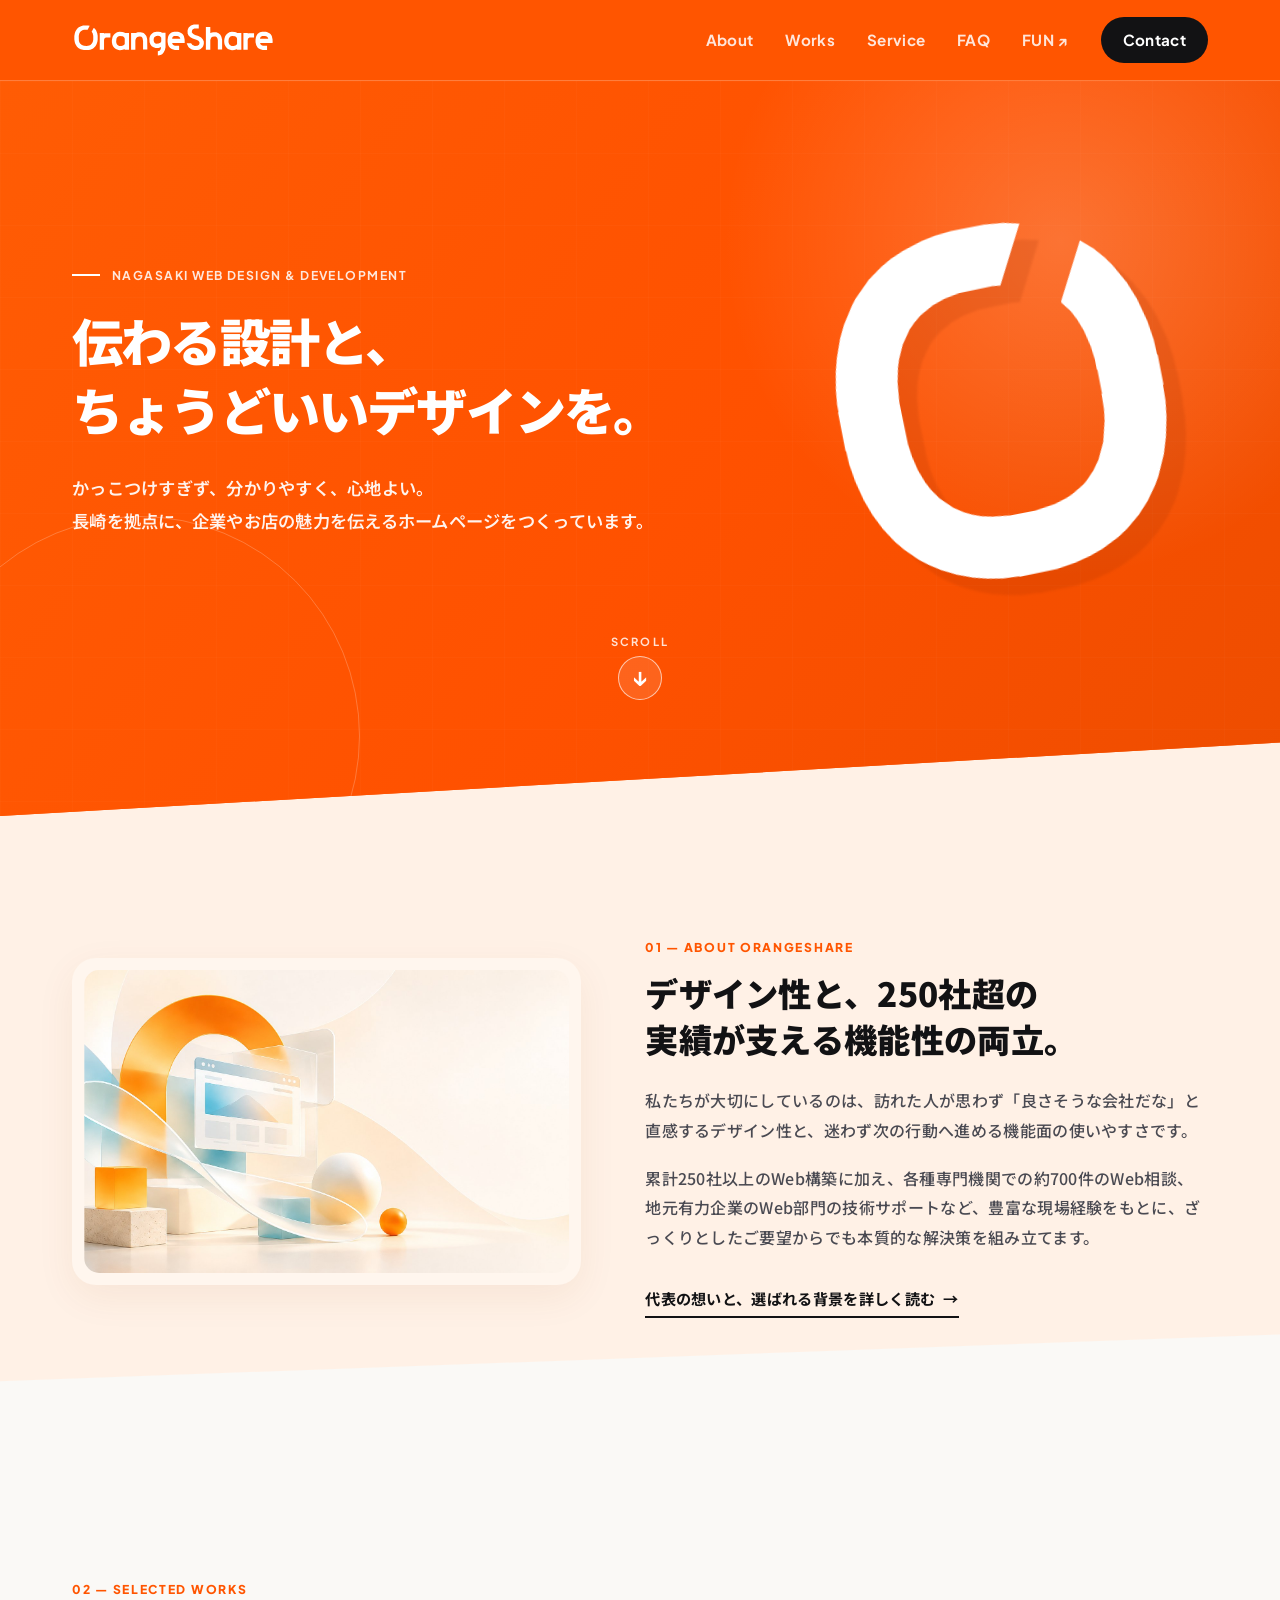
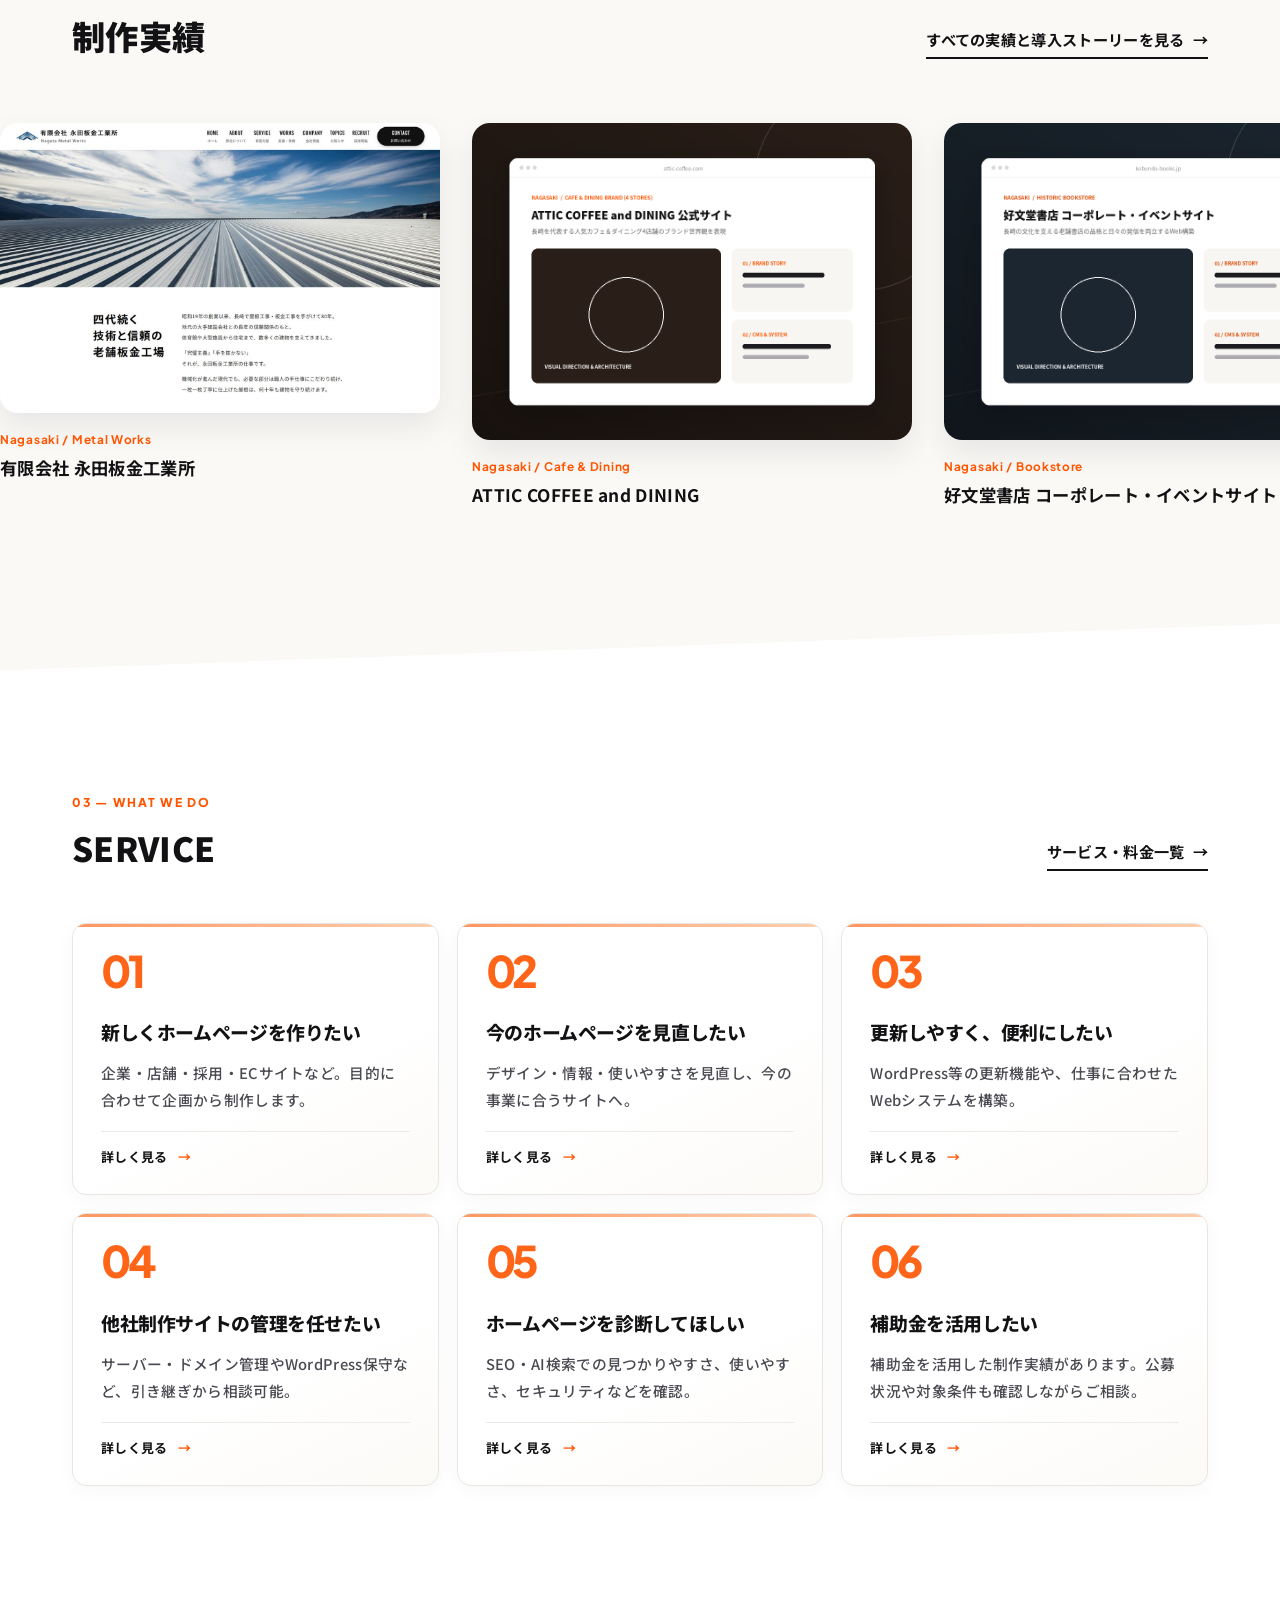
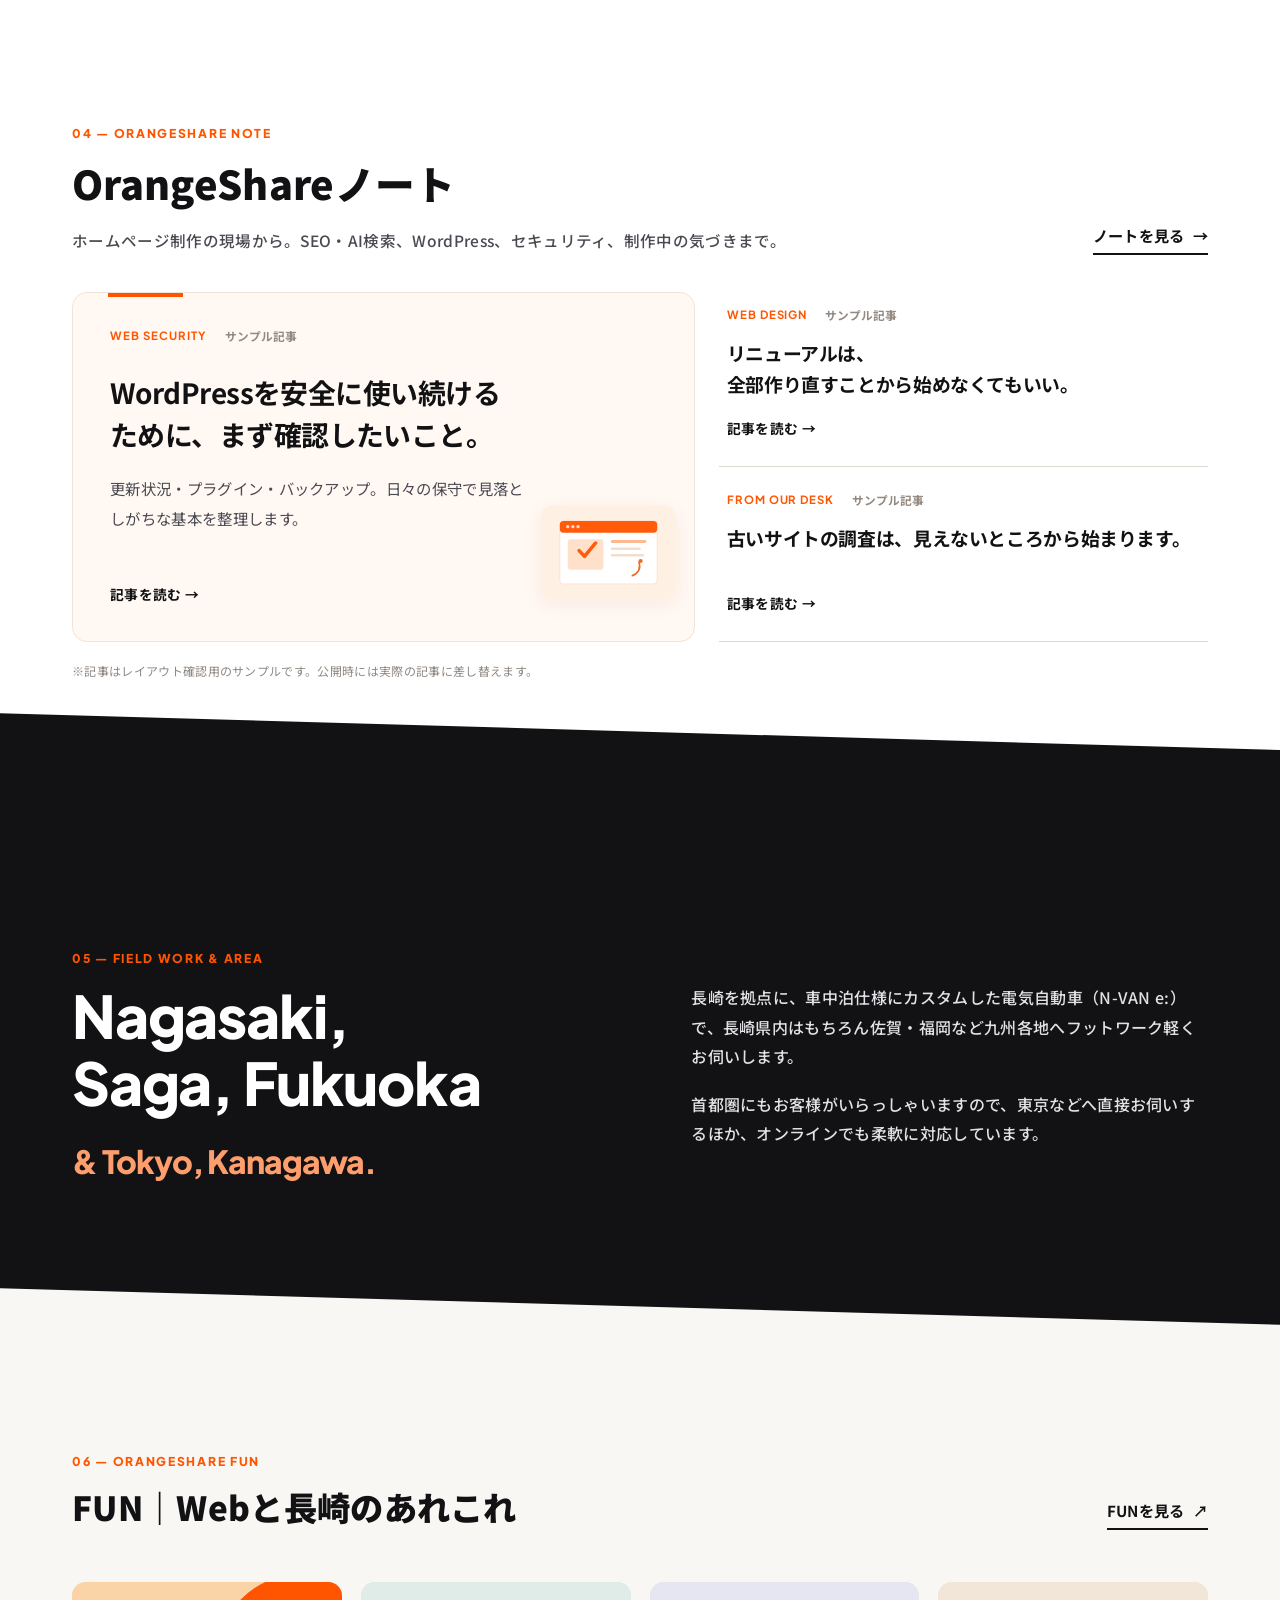
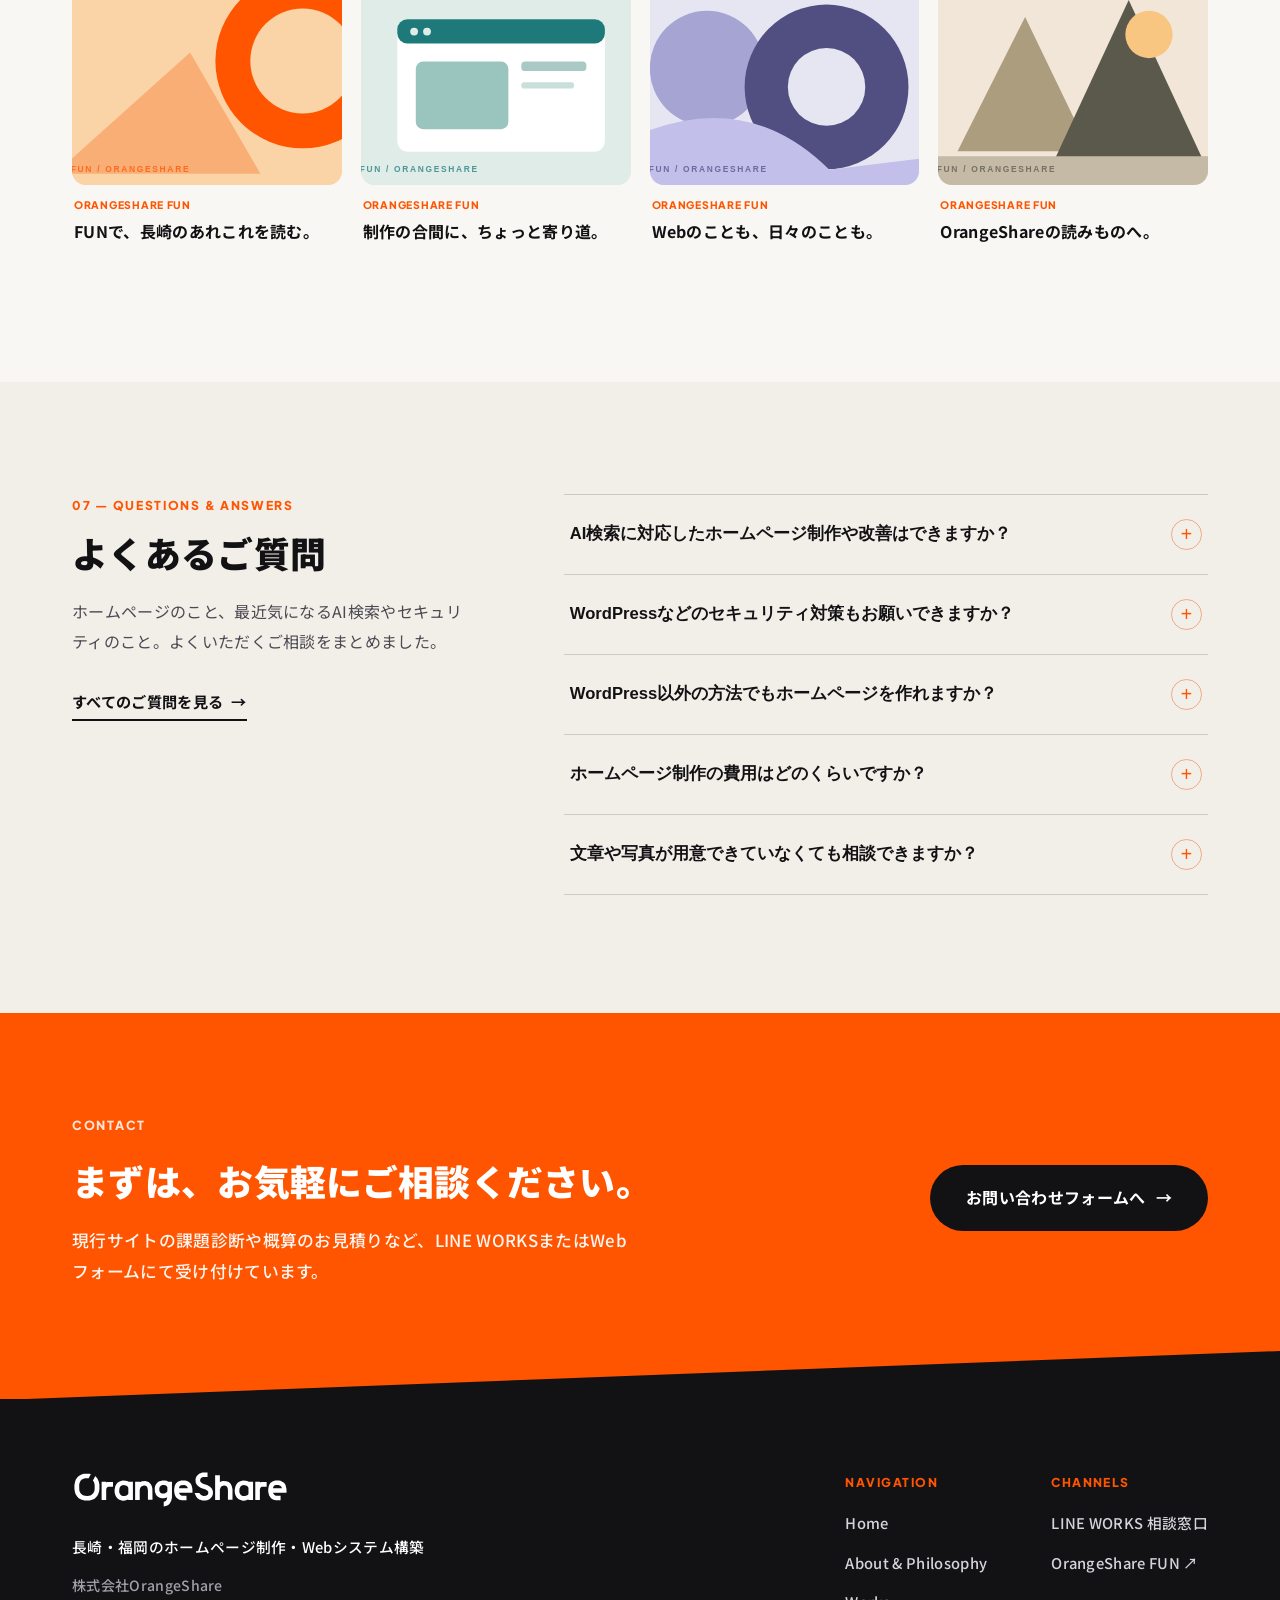
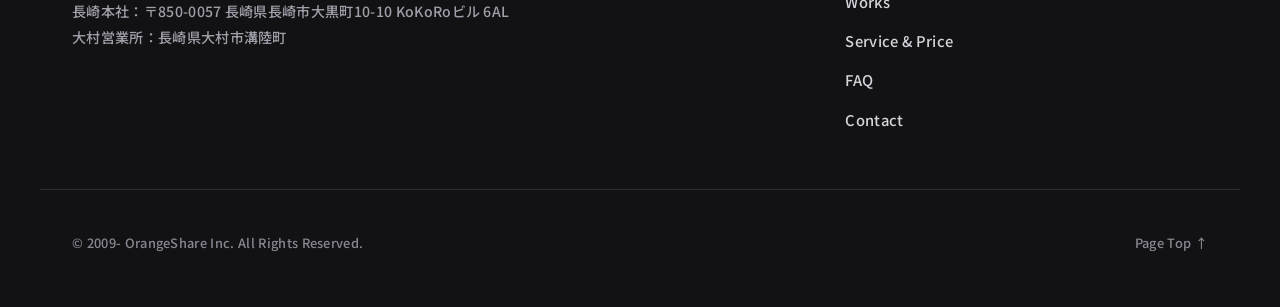
==== index.html @ 1537e763 "Add springy sticky orange-on-scroll header and show full-width case screenshot" ====
<!DOCTYPE html>
<html lang="ja">
<head>
  <meta name="robots" content="noindex,nofollow">
  <meta charset="UTF-8">
  <meta name="viewport" content="width=device-width, initial-scale=1.0">
  <title>OrangeShare｜長崎のホームページ制作・Webデザイン＆システム開発</title>
  <meta name="description" content="長崎を拠点に、累計250社以上のWeb制作と約700件の専門機関でのWeb相談実績を持つ制作会社。伝わる設計と機能性の両立で、長崎・佐賀・福岡・首都圏の企業を支援します。">
  <meta property="og:title" content="OrangeShare｜長崎のホームページ制作・Webデザイン＆システム開発">
  <meta property="og:description" content="伝わる設計と、ちょうどいいデザインを。累計250社超の制作実績を持つ長崎のWeb制作会社。">
  <meta property="og:image" content="images/ogp-orangeshare.png">
  <meta property="og:type" content="website">
  <link rel="preconnect" href="https://fonts.googleapis.com">
  <link rel="preconnect" href="https://fonts.gstatic.com" crossorigin>
  <link href="https://fonts.googleapis.com/css2?family=Noto+Sans+JP:wght@400;500;700;900&family=Plus+Jakarta+Sans:wght@500;600;700;800&display=swap" rel="stylesheet">
  <link rel="stylesheet" href="css/style.css?v=header20261124a">
</head>
<body class="page-home">
  <header class="site-header" id="top">
    <div class="container header-inner">
      <a href="index.html" class="brand" aria-label="OrangeShare ホーム">
        <img class="brand-lockup brand-logotype" src="images/os-logotype-exact.svg" alt="OrangeShare" width="240" height="42">
      </a>
      <nav class="site-nav" aria-label="メインナビゲーション">
        <a href="about.html">About</a>
        <a href="works.html">Works</a>
        <a href="service.html">Service</a>
        <a href="faq.html">FAQ</a>
        <a href="https://fun.orangeshare.jp/" target="_blank" rel="noopener">FUN ↗</a>
        <a href="contact.html" class="btn-contact">Contact</a>
      </nav>
      <button class="menu-toggle" id="menuToggle" aria-label="メニューを開く" aria-expanded="false">
        <span></span><span></span>
      </button>
    </div>
    <div class="mobile-drawer" id="mobileDrawer">
      <a href="about.html">About — 代表の想い・実績背景</a>
      <a href="works.html">Works — 制作実績・導入事例</a>
      <a href="service.html">Service — サービス・料金プラン</a>
      <a href="faq.html">FAQ — よくあるご質問</a>
      <a href="https://fun.orangeshare.jp/" target="_blank" rel="noopener">FUN — OrangeShareの読みもの ↗</a>
      <a href="contact.html" class="drawer-cta">Contact — 無料相談・LINE WORKS</a>
    </div>
  </header>
  <main>
    <section class="hero-angled hero-2026">
      <div class="hero-grid-pattern" aria-hidden="true"></div>
      <div class="hero-orb hero-orb-1" aria-hidden="true"></div>
      <div class="hero-orb hero-orb-2" aria-hidden="true"></div>
      <div class="container hero-grid">
        <div class="hero-copy">
          <div class="hero-kicker-row">
            <span class="hero-line"></span>
            <p class="hero-en">NAGASAKI WEB DESIGN &amp; DEVELOPMENT</p>
          </div>
          <h1 class="hero-title">
            伝わる設計と、<br>
            <span class="nowrap-pc">ちょうどいいデザインを。</span>
          </h1>
          <p class="hero-lead">
            かっこつけすぎず、分かりやすく、心地よい。<br>
            長崎を拠点に、企業やお店の魅力を伝えるホームページをつくっています。
          </p>
        </div>
        <div class="hero-brand-art" aria-hidden="true">
          <div class="hero-brand-disc"><img src="images/os-symbol-exact.svg" alt="" width="350" height="350"></div>
        </div>
      </div>
      <div class="container hero-bottom-bar">
        <a href="#about" class="hero-scroll-cue" aria-label="下のコンテンツへスクロール"><span class="hero-scroll-label">SCROLL</span><span class="hero-scroll-circle" aria-hidden="true">↓</span></a>
      </div>
    </section>

    <section class="section" id="about">
      <div class="container offset-grid">
        <div class="offset-media offset-media-flipped">
          <img src="images/orangeshare-hero-2026.jpg" alt="オレンジと淡いブルーの立体造形によるWebデザインのイメージ" width="1100" height="620" loading="lazy">
        </div>
        <div class="offset-body">
          <span class="sec-kicker">01 — ABOUT ORANGESHARE</span>
          <h2 class="sec-title">
            デザイン性と、250社超の<br>
            実績が支える機能性の両立。
          </h2>
          <p class="sec-text">私たちが大切にしているのは、訪れた人が思わず「良さそうな会社だな」と直感するデザイン性と、迷わず次の行動へ進める機能面の使いやすさです。</p>
          <p class="sec-text">累計250社以上のWeb構築に加え、各種専門機関での約700件のWeb相談、地元有力企業のWeb部門の技術サポートなど、豊富な現場経験をもとに、ざっくりとしたご要望からでも本質的な解決策を組み立てます。</p>
          <div class="sec-link-wrap">
            <a href="about.html" class="text-link">代表の想いと、選ばれる背景を詳しく読む <span>→</span></a>
          </div>
        </div>
      </div>
    </section>

    <section class="section section-angled-tint" id="works">
      <div class="container">
        <div class="sec-head-row">
          <div>
            <span class="sec-kicker">02 — SELECTED WORKS</span>
            <h2 class="sec-title">制作実績</h2>
          </div>
          <a href="works.html" class="text-link">すべての実績と導入ストーリーを見る <span>→</span></a>
        </div>
      </div>
      <div class="marquee-wrapper" aria-label="制作実績横スクロールギャラリー">
        <div class="marquee-track">
          <a href="works-nagata.html" class="m-card"><div class="m-img"><img src="images/work-nagata.jpg" alt="有限会社永田板金工業所 公式ホームページ" width="1484" height="978"></div><div class="m-info"><span>Nagasaki / Metal Works</span><h3>有限会社 永田板金工業所</h3></div></a>
          <a href="works.html#attic" class="m-card"><div class="m-img"><img src="images/work-attic.png" alt="ATTIC COFFEE"></div><div class="m-info"><span>Nagasaki / Cafe &amp; Dining</span><h3>ATTIC COFFEE and DINING</h3></div></a>
          <a href="works.html#kobundo" class="m-card"><div class="m-img"><img src="images/work-kobundo.png" alt="好文堂書店"></div><div class="m-info"><span>Nagasaki / Bookstore</span><h3>好文堂書店 コーポレート・イベントサイト</h3></div></a>
          <a href="works.html#fbc" class="m-card"><div class="m-img"><img src="images/work-fbc.png" alt="FBCインターナショナル"></div><div class="m-info"><span>Tokyo / Coffee Culture</span><h3>FBCインターナショナル</h3></div></a>
          <a href="works.html#jewel" class="m-card"><div class="m-img"><img src="images/work-jewel.png" alt="ジュエコロジー"></div><div class="m-info"><span>Nagasaki → Tokyo / Jewelry</span><h3>ジュエコロジー</h3></div></a>
          <a href="works.html#univ" class="m-card"><div class="m-img"><img src="images/work-univ.png" alt="国立大学関連"></div><div class="m-info"><span>Nagasaki / Education &amp; Public</span><h3>国立大学・教育機関関連のWebサイト構築</h3></div></a>
          <a href="works.html#system" class="m-card"><div class="m-img"><img src="images/work-system.png" alt="長崎県司法書士会"></div><div class="m-info"><span>Public / System</span><h3>長崎県司法書士会・公的機関 Webシステム</h3></div></a>
          <a href="works.html#recruit" class="m-card"><div class="m-img"><img src="images/work-recruit.png" alt="リクルートサイト"></div><div class="m-info"><span>Nagasaki / Recruitment</span><h3>地元有力メディア・住宅企業 リクルートサイト</h3></div></a>

          <a href="works-nagata.html" class="m-card" aria-hidden="true" tabindex="-1"><div class="m-img"><img src="images/work-nagata.jpg" alt="" width="1484" height="978"></div><div class="m-info"><span>Nagasaki / Metal Works</span><h3>有限会社 永田板金工業所</h3></div></a>
          <a href="works.html#attic" class="m-card" aria-hidden="true" tabindex="-1"><div class="m-img"><img src="images/work-attic.png" alt=""></div><div class="m-info"><span>Nagasaki / Cafe &amp; Dining</span><h3>ATTIC COFFEE and DINING</h3></div></a>
          <a href="works.html#kobundo" class="m-card" aria-hidden="true" tabindex="-1"><div class="m-img"><img src="images/work-kobundo.png" alt=""></div><div class="m-info"><span>Nagasaki / Bookstore</span><h3>好文堂書店 コーポレート・イベントサイト</h3></div></a>
          <a href="works.html#fbc" class="m-card" aria-hidden="true" tabindex="-1"><div class="m-img"><img src="images/work-fbc.png" alt=""></div><div class="m-info"><span>Tokyo / Coffee Culture</span><h3>FBCインターナショナル</h3></div></a>
          <a href="works.html#jewel" class="m-card" aria-hidden="true" tabindex="-1"><div class="m-img"><img src="images/work-jewel.png" alt=""></div><div class="m-info"><span>Nagasaki → Tokyo / Jewelry</span><h3>ジュエコロジー</h3></div></a>
          <a href="works.html#univ" class="m-card" aria-hidden="true" tabindex="-1"><div class="m-img"><img src="images/work-univ.png" alt=""></div><div class="m-info"><span>Nagasaki / Education &amp; Public</span><h3>国立大学・教育機関関連のWebサイト構築</h3></div></a>
          <a href="works.html#system" class="m-card" aria-hidden="true" tabindex="-1"><div class="m-img"><img src="images/work-system.png" alt=""></div><div class="m-info"><span>Public / System</span><h3>長崎県司法書士会・公的機関 Webシステム</h3></div></a>
          <a href="works.html#recruit" class="m-card" aria-hidden="true" tabindex="-1"><div class="m-img"><img src="images/work-recruit.png" alt=""></div><div class="m-info"><span>Nagasaki / Recruitment</span><h3>地元有力メディア・住宅企業 リクルートサイト</h3></div></a>
        </div>
      </div>
    </section>

    <section class="section" id="service">
      <div class="container">
        <div class="sec-head-row">
          <div>
            <span class="sec-kicker">03 — WHAT WE DO</span>
            <h2 class="sec-title">SERVICE</h2>
          </div>
          <a href="service.html" class="text-link">サービス・料金一覧 <span>→</span></a>
        </div>
        <div class="service-choice-grid" aria-label="よくある6つのご相談">
          <a href="service.html#new-site" class="service-choice">
            <span class="sc-number" aria-hidden="true">01</span>
            <h3>新しくホームページを作りたい</h3>
            <p>企業・店舗・採用・ECサイトなど。目的に合わせて企画から制作します。</p>
            <span class="sc-more">詳しく見る <span aria-hidden="true">→</span></span>
          </a>
          <a href="service.html#renewal" class="service-choice">
            <span class="sc-number" aria-hidden="true">02</span>
            <h3>今のホームページを見直したい</h3>
            <p>デザイン・情報・使いやすさを見直し、今の事業に合うサイトへ。</p>
            <span class="sc-more">詳しく見る <span aria-hidden="true">→</span></span>
          </a>
          <a href="service.html#systems" class="service-choice">
            <span class="sc-number" aria-hidden="true">03</span>
            <h3>更新しやすく、便利にしたい</h3>
            <p>WordPress等の更新機能や、仕事に合わせたWebシステムを構築。</p>
            <span class="sc-more">詳しく見る <span aria-hidden="true">→</span></span>
          </a>
          <a href="service.html#handover" class="service-choice">
            <span class="sc-number" aria-hidden="true">04</span>
            <h3>他社制作サイトの管理を任せたい</h3>
            <p>サーバー・ドメイン管理やWordPress保守など、引き継ぎから相談可能。</p>
            <span class="sc-more">詳しく見る <span aria-hidden="true">→</span></span>
          </a>
          <a href="service.html#diagnosis" class="service-choice">
            <span class="sc-number" aria-hidden="true">05</span>
            <h3>ホームページを診断してほしい</h3>
            <p>SEO・AI検索での見つかりやすさ、使いやすさ、セキュリティなどを確認。</p>
            <span class="sc-more">詳しく見る <span aria-hidden="true">→</span></span>
          </a>
          <a href="service.html#subsidy" class="service-choice">
            <span class="sc-number" aria-hidden="true">06</span>
            <h3>補助金を活用したい</h3>
            <p>補助金を活用した制作実績があります。公募状況や対象条件も確認しながらご相談。</p>
            <span class="sc-more">詳しく見る <span aria-hidden="true">→</span></span>
          </a>
        </div>
      </div>
    </section>


    <section class="section note-section" id="note">
      <div class="container">
        <div class="sec-head-row note-heading">
          <div>
            <span class="sec-kicker">04 — ORANGESHARE NOTE</span>
            <h2 class="sec-title">OrangeShareノート</h2>
            <p class="note-intro">ホームページ制作の現場から。SEO・AI検索、WordPress、セキュリティ、制作中の気づきまで。</p>
          </div>
          <a href="note.html" class="text-link">ノートを見る <span aria-hidden="true">→</span></a>
        </div>
        <div class="note-featured">
          <a href="note-wordpress-security.html" class="note-feature">
            <div class="note-meta"><span>WEB SECURITY</span><span>サンプル記事</span></div>
            <h3>WordPressを安全に使い続けるために、まず確認したいこと。</h3>
            <p>更新状況・プラグイン・バックアップ。日々の保守で見落としがちな基本を整理します。</p>
            <img class="note-feature-illustration" src="images/note-cover-demo.svg" alt="" loading="lazy">
            <span class="note-read">記事を読む <span aria-hidden="true">→</span></span>
          </a>
          <div class="note-side">
            <a href="note-renewal.html" class="note-item">
              <div class="note-meta"><span>WEB DESIGN</span><span>サンプル記事</span></div>
              <h3>リニューアルは、全部作り直すことから始めなくてもいい。</h3>
              <span class="note-read">記事を読む →</span>
            </a>
            <a href="note-site-audit.html" class="note-item">
              <div class="note-meta"><span>FROM OUR DESK</span><span>サンプル記事</span></div>
              <h3>古いサイトの調査は、見えないところから始まります。</h3>
              <span class="note-read">記事を読む →</span>
            </a>
          </div>
        </div>
        <p class="note-demo-label">※記事はレイアウト確認用のサンプルです。公開時には実際の記事に差し替えます。</p>
      </div>
    </section>
    <section class="section section-dark-angled" id="area">
      <div class="container area-grid">
        <div>
          <span class="sec-kicker">05 — FIELD WORK &amp; AREA</span>
          <h2 class="area-display">Nagasaki,<br>Saga, Fukuoka<br><span class="area-sub">&amp; Tokyo, Kanagawa.</span></h2>
        </div>
        <div class="area-right">
          <p class="area-desc">長崎を拠点に、車中泊仕様にカスタムした電気自動車（N-VAN e:）で、長崎県内はもちろん佐賀・福岡など九州各地へフットワーク軽くお伺いします。</p>
          <p class="area-desc">首都圏にもお客様がいらっしゃいますので、東京などへ直接お伺いするほか、オンラインでも柔軟に対応しています。</p>
        </div>
      </div>
    </section>

    <section class="section" id="media">
      <div class="container">
        <div class="sec-head-row">
          <div>
            <span class="sec-kicker">06 — ORANGESHARE FUN</span>
            <h2 class="sec-title">FUN｜Webと長崎のあれこれ</h2>
          </div>
          <a href="https://fun.orangeshare.jp/" target="_blank" rel="noopener" class="text-link">FUNを見る <span>↗</span></a>
        </div>
        <div class="fun-card-grid" id="funLatestPosts" aria-label="FUNの新着記事">
          <a class="fun-card fun-card-one" href="https://fun.orangeshare.jp/" target="_blank" rel="noopener">
            <div class="fun-card-image"><img src="images/fun-cover-01.svg" alt="" loading="lazy"></div>
            <div class="fun-card-copy"><span>ORANGESHARE FUN</span><h3>FUNで、長崎のあれこれを読む。</h3></div>
          </a>
          <a class="fun-card fun-card-two" href="https://fun.orangeshare.jp/" target="_blank" rel="noopener">
            <div class="fun-card-image"><img src="images/fun-cover-02.svg" alt="" loading="lazy"></div>
            <div class="fun-card-copy"><span>ORANGESHARE FUN</span><h3>制作の合間に、ちょっと寄り道。</h3></div>
          </a>
          <a class="fun-card fun-card-three" href="https://fun.orangeshare.jp/" target="_blank" rel="noopener">
            <div class="fun-card-image"><img src="images/fun-cover-03.svg" alt="" loading="lazy"></div>
            <div class="fun-card-copy"><span>ORANGESHARE FUN</span><h3>Webのことも、日々のことも。</h3></div>
          </a>
          <a class="fun-card fun-card-four" href="https://fun.orangeshare.jp/" target="_blank" rel="noopener">
            <div class="fun-card-image"><img src="images/fun-cover-04.svg" alt="" loading="lazy"></div>
            <div class="fun-card-copy"><span>ORANGESHARE FUN</span><h3>OrangeShareの読みものへ。</h3></div>
          </a>
        </div>
      </div>
    </section>

    <section class="section home-faq-section" id="faq">
      <div class="container home-faq-layout">
        <div class="home-faq-heading">
          <span class="sec-kicker">07 — QUESTIONS &amp; ANSWERS</span>
          <h2 class="sec-title">よくあるご質問</h2>
          <p>ホームページのこと、最近気になるAI検索やセキュリティのこと。よくいただくご相談をまとめました。</p>
          <a href="faq.html" class="text-link">すべてのご質問を見る <span aria-hidden="true">→</span></a>
        </div>
        <div class="faq-list os-faq-list"><div class="faq-item os-faq-item"><button class="faq-q" type="button" aria-expanded="false" aria-controls="os-faq-answer-1"><span class="os-faq-question">AI検索に対応したホームページ制作や改善はできますか？</span><span class="faq-plus" aria-hidden="true">+</span></button><div class="faq-a" id="os-faq-answer-1"><div class="os-faq-answer-inner"><p>はい。従来のSEOを基本に、会社やサービスの情報が検索エンジンやAI検索でも理解・参照されやすい構成を意識して制作・改善します。文章の分かりやすさ、情報の整理、内部リンクなどを見直します。特定の検索順位やAI検索での表示・引用を保証するサービスではありません。</p></div></div></div>
<div class="faq-item os-faq-item"><button class="faq-q" type="button" aria-expanded="false" aria-controls="os-faq-answer-2"><span class="os-faq-question">WordPressなどのセキュリティ対策もお願いできますか？</span><span class="faq-plus" aria-hidden="true">+</span></button><div class="faq-a" id="os-faq-answer-2"><div class="os-faq-answer-inner"><p>はい。WordPress本体・テーマ・プラグイン、PHPのバージョン、バックアップ、サーバー設定など、現在の構成を確認して必要な対応をご提案します。更新や改修の作業範囲・費用は状況により異なり、すべての脆弱性を防げることを保証するものではありません。</p></div></div></div>
<div class="faq-item os-faq-item"><button class="faq-q" type="button" aria-expanded="false" aria-controls="os-faq-answer-3"><span class="os-faq-question">WordPress以外の方法でもホームページを作れますか？</span><span class="faq-plus" aria-hidden="true">+</span></button><div class="faq-a" id="os-faq-answer-3"><div class="os-faq-answer-inner"><p>はい。WordPressに限らず、更新の頻度や必要な機能に応じて、シンプルなHTMLサイトやほかのCMS、独自の更新システムなどもご提案できます。運用しやすさや維持費も踏まえて検討します。</p></div></div></div>
<div class="faq-item os-faq-item"><button class="faq-q" type="button" aria-expanded="false" aria-controls="os-faq-answer-4"><span class="os-faq-question">ホームページ制作の費用はどのくらいですか？</span><span class="faq-plus" aria-hidden="true">+</span></button><div class="faq-a" id="os-faq-answer-4"><div class="os-faq-answer-inner"><p>現在の目安は、ライトプラン45万円〜、丸ごとおまかせプラン65万円〜、オーダーメイドプラン120万円〜（いずれも税別）です。ページ数や機能、原稿・撮影の有無などを伺ってから具体的なお見積もりをご案内します。</p></div></div></div>
<div class="faq-item os-faq-item"><button class="faq-q" type="button" aria-expanded="false" aria-controls="os-faq-answer-5"><span class="os-faq-question">文章や写真が用意できていなくても相談できますか？</span><span class="faq-plus" aria-hidden="true">+</span></button><div class="faq-a" id="os-faq-answer-5"><div class="os-faq-answer-inner"><p>はい。ヒアリングをもとに構成や原稿を一緒に整理できます。丸ごとおまかせプランでは、原稿作成やご希望に応じた撮影も対応します。写真を使わない構成についてもご相談いただけます。</p></div></div></div></div>
      </div>
    </section>
    <section class="cta-banner">
      <div class="container cta-inner">
        <div>
          <span class="cta-kicker">CONTACT</span>
          <h2>まずは、お気軽にご相談ください。</h2>
          <p>現行サイトの課題診断や概算のお見積りなど、LINE WORKSまたはWebフォームにて受け付けています。</p>
        </div>
        <a href="contact.html" class="btn btn-dark btn-lg">お問い合わせフォームへ <span>→</span></a>
      </div>
    </section>
  </main>
  <footer class="site-footer">
    <div class="footer-curve" aria-hidden="true">
      <svg viewBox="0 0 1440 72" preserveAspectRatio="none">
        <path d="M0,72 L1440,0 L1440,72 Z" fill="#121214"></path>
      </svg>
    </div>
    <div class="container footer-top">
      <div class="footer-brand">
        <a href="index.html" class="brand brand-light">
          <img class="brand-lockup brand-logotype" src="images/os-logotype-exact.svg" alt="OrangeShare" width="240" height="42">
        </a>
        <p class="footer-tagline">長崎・福岡のホームページ制作・Webシステム構築</p>
        <p class="footer-office">
          株式会社OrangeShare<br>
          長崎本社：〒850-0057 長崎県長崎市大黒町10-10 KoKoRoビル 6AL<br>
          大村営業所：長崎県大村市溝陸町
        </p>
      </div>
      <div class="footer-nav-cols">
        <div class="f-col">
          <span class="f-label">NAVIGATION</span>
          <a href="index.html">Home</a>
          <a href="about.html">About &amp; Philosophy</a>
          <a href="works.html">Works</a>
          <a href="service.html">Service &amp; Price</a>
          <a href="faq.html">FAQ</a>
          <a href="contact.html">Contact</a>
        </div>
        <div class="f-col">
          <span class="f-label">CHANNELS</span>
          <a href="contact.html#lineworks">LINE WORKS 相談窓口</a>
          <a href="https://fun.orangeshare.jp/" target="_blank" rel="noopener">OrangeShare FUN ↗</a>
        </div>
      </div>
    </div>
    <div class="container footer-bottom">
      <p>&copy; 2009- OrangeShare Inc. All Rights Reserved.</p>
      <a href="#top" class="back-top">Page Top ↑</a>
    </div>
  </footer>
  <script src="js/main.js?v=header20261124a"></script>
</body>
</html>
---- css/style.css ----
/* =========================================================
   OrangeShare Studio — Production CSS (V12 / Overwrite Ready)
   ========================================================= */
:root {
  --orange: #FF5500;
  --orange-deep: #E04800;
  --ink: #121214;
  --ink-soft: #222226;
  --muted: #4A4A52;
  --surface: #FAF9F6;
  --white: #FFFFFF;
  --line: rgba(18, 18, 20, 0.12);
  --line-light: rgba(255, 255, 255, 0.24);
  --radius-sm: 10px;
  --radius-md: 18px;
  --radius-lg: 26px;
}
*, *::before, *::after { box-sizing: border-box; }
html { scroll-behavior: smooth; font-size: 16px; }
body { margin: 0; font-family: 'Noto Sans JP', -apple-system, BlinkMacSystemFont, sans-serif; color: var(--ink); background: var(--white); line-height: 1.85; letter-spacing: 0.02em; overflow-x: hidden; -webkit-font-smoothing: antialiased; }
img { max-width: 100%; height: auto; display: block; }
a { color: inherit; text-decoration: none; }
.container { width: 100%; max-width: 1200px; margin: 0 auto; padding: 0 32px; }
.pb-0 { padding-bottom: 0 !important; }

/* Balanced Headings Globally */
h1, h2, h3, h4 {
  text-wrap: balance;
  word-break: keep-all;
  overflow-wrap: anywhere;
}
@media (min-width: 769px) { .nowrap-pc { white-space: nowrap; } }

.site-header { position: sticky; top: 0; z-index: 1000; background: rgba(255, 255, 255, 0.94); backdrop-filter: blur(14px); border-bottom: 1px solid var(--line); }
.page-home .site-header { background: var(--orange); border-bottom: 1px solid var(--line-light); color: var(--white); }
.header-inner { display: flex; align-items: center; justify-content: space-between; height: 80px; }
.brand { display: inline-flex; align-items: center; gap: 10px; }
.brand-dot { width: 12px; height: 12px; border-radius: 50%; background: var(--orange); }
.page-home .brand-dot, .brand-light .brand-dot { background: var(--white); }
.brand-name { font-family: 'Plus Jakarta Sans', sans-serif; font-weight: 800; font-size: 1.32rem; letter-spacing: -0.02em; }
.site-nav { display: flex; align-items: center; gap: 32px; }
.site-nav a { font-family: 'Plus Jakarta Sans', sans-serif; font-size: 0.95rem; font-weight: 700; opacity: 0.85; transition: opacity 0.2s; }
.site-nav a:hover, .site-nav a.active { opacity: 1; }
.btn-contact { padding: 9px 22px; border-radius: 999px; background: var(--ink); color: var(--white) !important; opacity: 1 !important; transition: transform 0.2s; }
.btn-contact:hover { transform: translateY(-1px); }
.menu-toggle { display: none; flex-direction: column; gap: 6px; background: none; border: none; cursor: pointer; padding: 8px; }
.menu-toggle span { width: 24px; height: 1.5px; background: currentColor; display: block; }
.mobile-drawer { display: none; flex-direction: column; background: var(--white); color: var(--ink); padding: 20px 32px 32px; border-bottom: 1px solid var(--line); gap: 16px; }
.mobile-drawer.open { display: flex; }
.mobile-drawer a { font-weight: 700; padding: 6px 0; }
.drawer-cta { margin-top: 8px; text-align: center; background: var(--orange); color: var(--white); padding: 14px !important; border-radius: 999px; }

/* 01. HERO */
.hero-angled { position: relative; background: linear-gradient(135deg, #FF5500 0%, #E84B00 100%); color: var(--white); padding: 64px 0 124px; clip-path: polygon(0 0, 100% 0, 100% 90%, 0 100%); overflow: hidden; }
.hero-grid-pattern { position: absolute; inset: 0; background-image: linear-gradient(to right, rgba(255, 255, 255, 0.07) 1px, transparent 1px), linear-gradient(to bottom, rgba(255, 255, 255, 0.07) 1px, transparent 1px); background-size: 72px 72px; pointer-events: none; }
.hero-orb { position: absolute; border-radius: 50%; pointer-events: none; }
.hero-orb-1 { width: 680px; height: 680px; top: -180px; right: -120px; background: radial-gradient(circle, rgba(255, 255, 255, 0.2) 0%, rgba(255, 255, 255, 0) 70%); animation: pulseOrb 9s ease-in-out infinite alternate; }
.hero-orb-2 { width: 440px; height: 440px; bottom: -140px; left: -80px; border: 1px solid rgba(255, 255, 255, 0.22); }
@keyframes pulseOrb { 0% { transform: scale(1) translate(0, 0); } 100% { transform: scale(1.08) translate(-18px, 14px); } }
.float-slow { animation: floatSlow 6s ease-in-out infinite alternate; }
@keyframes floatSlow { 0% { transform: translateY(0px); } 100% { transform: translateY(-10px); } }
.hero-grid { position: relative; z-index: 1; display: grid; grid-template-columns: minmax(0, 0.92fr) minmax(0, 1.08fr); align-items: center; gap: 32px; }
.hero-copy, .hero-visual { min-width: 0; }
.hero-kicker-row { display: flex; align-items: center; gap: 12px; margin-bottom: 20px; }
.hero-line { width: 28px; height: 2px; background: var(--white); display: inline-block; }
.hero-en { font-family: 'Plus Jakarta Sans', sans-serif; font-size: 0.76rem; font-weight: 700; letter-spacing: 0.12em; opacity: 0.92; margin: 0; }
.hero-title { font-size: clamp(2rem, 2.95vw, 2.65rem); font-weight: 900; line-height: 1.38; letter-spacing: -0.02em; margin: 0 0 24px; }
.hero-lead { font-size: 1.02rem; font-weight: 500; line-height: 1.88; opacity: 0.96; margin: 0 0 36px; }
.hero-actions { display: flex; flex-wrap: wrap; gap: 14px; }
.hero-bottom-bar { position: relative; z-index: 1; margin-top: 28px; padding-top: 16px; border-top: 1px solid rgba(255, 255, 255, 0.22); display: flex; justify-content: space-between; align-items: center; font-family: 'Plus Jakarta Sans', sans-serif; font-size: 0.74rem; font-weight: 700; letter-spacing: 0.1em; opacity: 0.85; }
.hb-scroll:hover { opacity: 1; }

.btn { display: inline-flex; align-items: center; justify-content: center; gap: 10px; padding: 15px 30px; border-radius: 999px; font-weight: 700; font-size: 0.94rem; transition: transform 0.22s ease, opacity 0.22s ease; cursor: pointer; border: none; }
.btn:hover { transform: translateY(-2px); }
.btn-lg { padding: 18px 36px; font-size: 1rem; }
.btn-block { width: 100%; }
.btn-dark { background: var(--ink); color: var(--white); }
.btn-orange { background: var(--orange); color: var(--white); }
.btn-ghost-light { background: rgba(255, 255, 255, 0.16); color: var(--white); border: 1px solid rgba(255, 255, 255, 0.45); }
.text-link { display: inline-flex; align-items: center; gap: 8px; font-weight: 700; font-size: 0.95rem; color: var(--ink); padding-bottom: 4px; border-bottom: 2px solid var(--ink); transition: color 0.2s, border-color 0.2s; }
.text-link:hover { color: var(--orange); border-color: var(--orange); }

.section { padding: 120px 0; }
.section-tint { background: var(--surface); }
.section-angled-tint { background: var(--surface); padding: 140px 0; clip-path: polygon(0 5%, 100% 0, 100% 95%, 0 100%); }
.section-dark-angled { background: var(--ink); color: var(--white); padding: 140px 0; clip-path: polygon(0 0, 100% 6%, 100% 100%, 0 94%); }

.sec-kicker { display: block; font-family: 'Plus Jakarta Sans', sans-serif; font-size: 0.76rem; font-weight: 800; letter-spacing: 0.14em; color: var(--orange); margin-bottom: 12px; }
.sec-title { font-size: clamp(1.7rem, 2.6vw, 2.25rem); font-weight: 900; line-height: 1.38; margin: 0; }
.sec-head-row { display: flex; justify-content: space-between; align-items: flex-end; gap: 24px; margin-bottom: 52px; }

.offset-grid { display: grid; grid-template-columns: minmax(0, 0.95fr) minmax(0, 1.05fr); align-items: center; gap: 64px; }
.offset-media img { border-radius: var(--radius-lg); }
.offset-body { padding-top: 12px; }
.offset-body .sec-title { margin-bottom: 24px; }
.sec-text { color: var(--muted); font-size: 1rem; font-weight: 500; margin: 0 0 18px; }
.sec-link-wrap { margin-top: 32px; }

.marquee-wrapper { width: 100%; overflow: hidden; padding: 12px 0 24px; }
.marquee-track { display: flex; gap: 32px; width: max-content; animation: scrollMarquee 42s linear infinite; }
.marquee-wrapper:hover .marquee-track { animation-play-state: paused; }
@keyframes scrollMarquee { 0% { transform: translateX(0); } 100% { transform: translateX(-50%); } }
.m-card { width: 440px; flex-shrink: 0; display: block; transition: transform 0.3s ease; }
.m-card:hover { transform: translateY(-6px); }
.m-img { border-radius: var(--radius-md); overflow: hidden; margin-bottom: 16px; box-shadow: 0 14px 32px rgba(18, 18, 20, 0.08); }
.m-info span { display: block; font-family: 'Plus Jakarta Sans', sans-serif; font-size: 0.74rem; font-weight: 700; color: var(--orange); letter-spacing: 0.06em; margin-bottom: 4px; }
.m-info h3 { font-size: 1.08rem; font-weight: 700; line-height: 1.45; margin: 0; }

.service-index { border-top: 1px solid var(--line); }
.si-row { display: grid; grid-template-columns: 64px 1fr 40px; align-items: center; gap: 24px; padding: 36px 12px; border-bottom: 1px solid var(--line); transition: background 0.2s, padding-left 0.2s; }
.si-row:hover { background: var(--surface); padding-left: 22px; }
.si-num { font-family: 'Plus Jakarta Sans', sans-serif; font-weight: 800; font-size: 0.95rem; color: var(--orange); }
.si-main h3 { font-size: 1.25rem; font-weight: 700; margin: 0 0 6px; }
.si-main p { margin: 0; font-size: 0.95rem; font-weight: 500; color: var(--muted); }
.si-arrow { font-size: 1.2rem; color: var(--muted); transition: transform 0.2s, color 0.2s; }
.si-row:hover .si-arrow { transform: translateX(4px); color: var(--orange); }

.area-grid { display: grid; grid-template-columns: minmax(0, 1.05fr) minmax(0, 0.95fr); gap: 48px; align-items: center; }
.area-display { font-family: 'Plus Jakarta Sans', sans-serif; font-size: clamp(2.4rem, 4.6vw, 3.9rem); font-weight: 800; line-height: 1.15; letter-spacing: -0.02em; margin: 12px 0 0; }
.area-sub { font-size: 2rem; color: #FF9E6D; }
.area-desc { color: #E2E2E6; font-size: 1rem; font-weight: 500; margin: 0 0 18px; }
.area-desc:last-child { margin-bottom: 0; }

.journal-list { border-top: 1px solid var(--line); }
.journal-row { display: grid; grid-template-columns: 160px 1fr 32px; align-items: center; gap: 24px; padding: 28px 8px; border-bottom: 1px solid var(--line); transition: color 0.2s; }
.journal-row:hover { color: var(--orange); }
.j-cat { font-family: 'Plus Jakarta Sans', sans-serif; font-size: 0.74rem; font-weight: 800; letter-spacing: 0.08em; color: var(--muted); }
.journal-row h3 { font-size: 1.08rem; font-weight: 700; margin: 0; }

.cta-banner { background: var(--orange); color: var(--white); padding: 96px 0 112px; }
.cta-inner { display: flex; justify-content: space-between; align-items: center; gap: 32px; }
.cta-kicker { font-family: 'Plus Jakarta Sans', sans-serif; font-size: 0.78rem; font-weight: 800; letter-spacing: 0.14em; opacity: 0.85; }
.cta-inner h2 { font-size: clamp(1.7rem, 2.8vw, 2.35rem); font-weight: 900; margin: 8px 0 12px; }
.cta-inner p { margin: 0; font-size: 1.05rem; font-weight: 500; opacity: 0.95; max-width: 560px; }

.page-hero { background: var(--surface); padding: 88px 0 76px; clip-path: polygon(0 0, 100% 0, 100% 90%, 0 100%); }
.page-title { font-size: clamp(2rem, 3.2vw, 2.75rem); font-weight: 900; line-height: 1.35; margin: 0 0 16px; }
.page-lead { color: var(--muted); font-size: 1.05rem; font-weight: 500; max-width: 680px; margin: 0; }

/* ABOUT — Camera-style Light Horizontal Card */
.about-camera-card {
  display: grid;
  grid-template-columns: 1.15fr 0.85fr;
  align-items: center;
  gap: 48px;
  background: var(--surface);
  border: 1px solid var(--line);
  border-radius: var(--radius-lg);
  padding: 56px 64px;
  position: relative;
  overflow: hidden;
}
.about-camera-card::after {
  content: "";
  position: absolute;
  top: 0;
  right: 0;
  bottom: 0;
  width: 44%;
  background: var(--orange);
  clip-path: polygon(18% 0, 100% 0, 100% 100%, 0 100%);
}
.ac-left { position: relative; z-index: 2; }
.ac-kicker { display: block; font-family: 'Plus Jakarta Sans', sans-serif; font-size: 0.75rem; font-weight: 800; letter-spacing: 0.14em; color: var(--orange); margin-bottom: 10px; }
.ac-left h2 { font-size: clamp(1.7rem, 2.4vw, 2.15rem); font-weight: 900; line-height: 1.38; margin: 0 0 22px; color: var(--ink); }
.ac-left ul { padding-left: 20px; margin: 0; font-size: 0.96rem; font-weight: 700; color: var(--ink-soft); }
.ac-left li { margin-bottom: 10px; }
.ac-right { position: relative; z-index: 2; display: flex; justify-content: center; align-items: center; }
.ac-lens-outer {
  width: 240px;
  height: 240px;
  border-radius: 50%;
  border: 3px solid rgba(255, 255, 255, 0.55);
  display: flex;
  align-items: center;
  justify-content: center;
}
.ac-lens-inner {
  width: 120px;
  height: 120px;
  border-radius: 50%;
  background: var(--white);
  box-shadow: 0 12px 30px rgba(0, 0, 0, 0.12);
}

.editorial-essay-grid { display: grid; grid-template-columns: 240px 1fr; gap: 56px; align-items: start; }
.essay-aside { position: sticky; top: 112px; }
.essay-nav { display: flex; flex-direction: column; gap: 11px; border-left: 1px solid var(--line); padding-left: 14px; }
.essay-nav a { font-size: 0.82rem; font-weight: 700; line-height: 1.45; color: var(--muted); transition: color 0.2s; }
.essay-nav a:hover { color: var(--orange); }
.essay-body { display: flex; flex-direction: column; gap: 84px; }
.essay-block { scroll-margin-top: 110px; }
.essay-num { display: block; font-family: 'Plus Jakarta Sans', sans-serif; font-size: 0.78rem; font-weight: 800; letter-spacing: 0.12em; color: var(--orange); margin-bottom: 10px; }
.essay-block h2 { font-size: clamp(1.45rem, 2.3vw, 1.95rem); font-weight: 900; line-height: 1.45; margin: 0 0 22px; }
.essay-block p { font-size: 1.02rem; font-weight: 500; color: var(--ink-soft); margin: 0 0 20px; }
.essay-quote { margin: 28px 0 0; padding: 26px 32px; background: var(--surface); border-left: 4px solid var(--orange); border-radius: 0 var(--radius-sm) var(--radius-sm) 0; font-weight: 700; font-size: 1.05rem; color: var(--ink); }
.evidence-cards { display: grid; grid-template-columns: repeat(3, 1fr); gap: 20px; margin-top: 32px; }
.ev-card { background: var(--surface); border-radius: var(--radius-md); padding: 26px 22px; }
.ev-num { display: block; font-family: 'Plus Jakarta Sans', sans-serif; font-size: 2.2rem; font-weight: 800; color: var(--orange); line-height: 1.1; margin-bottom: 8px; }
.ev-num span { font-size: 0.95rem; font-weight: 700; margin-left: 2px; }
.ev-card strong { display: block; font-size: 0.98rem; font-weight: 700; margin-bottom: 8px; }
.ev-card p { margin: 0; font-size: 0.88rem; font-weight: 500; color: var(--muted); line-height: 1.65; }
.company-dl { margin: 0; border-top: 1px solid var(--line); }
.company-dl > div { display: grid; grid-template-columns: 140px 1fr; gap: 16px; padding: 18px 0; border-bottom: 1px solid var(--line); font-size: 0.98rem; }
.company-dl dt { font-weight: 700; color: var(--ink); }
.company-dl dd { margin: 0; font-weight: 500; color: var(--ink-soft); }

/* WORKS */
.filter-bar { display: flex; flex-wrap: wrap; gap: 10px; margin-top: 32px; }
.filter-pill { background: var(--white); border: 1px solid var(--line); padding: 8px 20px; border-radius: 999px; font-family: 'Plus Jakarta Sans', sans-serif; font-weight: 700; font-size: 0.88rem; cursor: pointer; transition: all 0.2s; }
.filter-pill.active, .filter-pill:hover { background: var(--ink); color: var(--white); border-color: var(--ink); }

.achievements-grid { display: grid; grid-template-columns: repeat(4, 1fr); gap: 20px; padding-bottom: 72px; }
.ach-card { background: var(--white); border-radius: var(--radius-md); border: 1px solid var(--line); padding: 24px 20px; display: flex; flex-direction: column; gap: 10px; }
.ach-num { font-family: 'Plus Jakarta Sans', sans-serif; font-size: 0.72rem; font-weight: 800; letter-spacing: 0.1em; color: var(--orange); }
.ach-card h4 { font-size: 1.02rem; line-height: 1.45; margin: 0; color: var(--ink); }
.ach-card p { font-size: 0.86rem; color: var(--muted); margin: 0; font-weight: 500; line-height: 1.68; }

.case-stack { display: flex; flex-direction: column; gap: 96px; }
.case-article { display: grid; grid-template-columns: minmax(0, 1fr) minmax(0, 1fr); gap: 48px; align-items: center; }
.case-article:nth-child(even) .case-media { order: 2; }
.case-article.hidden { display: none; }
.case-media img { border-radius: var(--radius-md); }
.work-cat { display: block; font-family: 'Plus Jakarta Sans', sans-serif; font-size: 0.78rem; font-weight: 800; color: var(--orange); letter-spacing: 0.06em; margin-bottom: 6px; }
.case-body h2 { font-size: 1.55rem; line-height: 1.45; margin: 6px 0 16px; }
.case-intro { color: var(--muted); font-size: 1rem; font-weight: 500; margin: 0 0 24px; }
.case-dl { margin: 0; border-top: 1px solid var(--line); }
.case-dl > div { display: grid; grid-template-columns: 76px 1fr; gap: 12px; padding: 16px 0; border-bottom: 1px solid var(--line); font-size: 0.94rem; }
.case-dl dt { font-weight: 700; color: var(--orange); }
.case-dl dd { margin: 0; font-weight: 500; color: var(--ink-soft); }

/* SERVICE */
.editorial-header { display: grid; grid-template-columns: minmax(0, 1.08fr) minmax(0, 0.92fr); gap: 40px; align-items: end; margin-bottom: 44px; }
.eyebrow { display: block; font-family: 'Plus Jakarta Sans', sans-serif; font-size: 0.76rem; font-weight: 800; letter-spacing: 0.14em; color: var(--orange); margin-bottom: 10px; }
.section-title-compact { font-size: clamp(1.45rem, 2.15vw, 1.85rem); font-weight: 900; line-height: 1.42; margin: 0; }
.eh-right p { font-size: 0.96rem; color: var(--muted); margin: 0; font-weight: 500; }
.industry-tags { display: flex; flex-wrap: wrap; gap: 12px; padding-bottom: 64px; }
.ind-tag { padding: 9px 18px; border: 1px solid var(--line); border-radius: 999px; font-size: 0.88rem; font-weight: 700; color: var(--ink-soft); background: var(--white); }
.eh-right-text { font-size: 0.95rem; color: var(--muted); max-width: 480px; text-align: right; font-weight: 500; margin: 0; }

.plans-clean-grid { display: grid; grid-template-columns: repeat(3, 1fr); gap: 28px; }
.p-card { background: var(--white); border: 1px solid var(--line); border-radius: var(--radius-md); padding: 36px 28px; display: flex; flex-direction: column; }
.p-card-accent { border: 2px solid var(--orange); box-shadow: 0 18px 40px rgba(255, 85, 0, 0.08); }
.p-en { font-family: 'Plus Jakarta Sans', sans-serif; font-size: 0.74rem; font-weight: 800; letter-spacing: 0.1em; color: var(--orange); }
.p-card h2 { font-size: 1.4rem; margin: 8px 0 12px; }
.p-amount { font-family: 'Plus Jakarta Sans', 'Noto Sans JP', sans-serif; font-size: 2.45rem; font-weight: 800; margin-bottom: 12px; }
.p-amount span { font-size: 0.98rem; font-weight: 700; }
.p-summary { font-size: 0.92rem; font-weight: 500; color: var(--muted); margin: 0 0 20px; padding-bottom: 20px; border-bottom: 1px solid var(--line); }
.p-ul { list-style: none; padding: 0; margin: 0 0 28px; flex-grow: 1; }
.p-ul li { position: relative; padding-left: 18px; font-size: 0.92rem; font-weight: 500; color: var(--ink-soft); margin-bottom: 10px; }
.p-ul li::before { content: "—"; position: absolute; left: 0; color: var(--orange); }

.omakase-detail { margin-top: 56px; background: var(--surface); border-radius: var(--radius-lg); padding: 48px 42px; }
.od-head h3 { font-size: 1.45rem; margin: 0 0 12px; }
.od-lead { font-size: 1rem; color: var(--ink-soft); margin: 0 0 36px; font-weight: 500; }
.od-grid { display: grid; grid-template-columns: repeat(3, 1fr); gap: 32px; }
.od-item h4 { font-size: 1.06rem; line-height: 1.5; margin: 0 0 14px; color: var(--ink); }
.od-item p { margin: 0 0 12px; font-size: 0.94rem; font-weight: 500; color: var(--muted); }
.od-item p:last-child { margin-bottom: 0; }

.maint-grid { display: grid; grid-template-columns: repeat(3, 1fr); gap: 24px; align-items: stretch; }
.m-box { background: var(--white); border: 1px solid var(--line); border-radius: var(--radius-md); padding: 34px 28px; display: flex; flex-direction: column; }
.m-box-main { border: 2px solid var(--ink); }
.m-tag { display: inline-block; font-size: 0.76rem; font-weight: 800; color: var(--orange); margin-bottom: 10px; }
.m-heading { margin: 0 0 16px; padding-bottom: 16px; border-bottom: 1px solid var(--line); display: flex; flex-direction: column; gap: 4px; }
.m-plan-name { font-size: 1.05rem; font-weight: 700; color: var(--ink-soft); }
.m-plan-price { font-family: 'Plus Jakarta Sans', 'Noto Sans JP', sans-serif; font-size: 1.55rem; font-weight: 900; color: var(--ink); }
.m-plan-price span { font-size: 0.85rem; font-weight: 700; color: var(--muted); }
.m-box p { font-size: 0.92rem; font-weight: 500; color: var(--muted); margin: 0 0 14px; }
.m-box ul { padding-left: 18px; margin: 0 0 14px; font-size: 0.92rem; font-weight: 500; }
.m-box li { margin-bottom: 6px; }
.m-sub { font-size: 0.84rem !important; margin-top: auto !important; }

.subsidy-grid { display: grid; grid-template-columns: 1.1fr 0.9fr; gap: 56px; align-items: center; }
.subsidy-content h2 { font-size: clamp(1.65rem, 2.5vw, 2.1rem); line-height: 1.38; margin: 8px 0 20px; }
.subsidy-content p { font-size: 0.98rem; font-weight: 500; color: var(--muted); margin: 0 0 16px; }
.sv-card { background: var(--surface); padding: 34px; border-radius: var(--radius-md); border: 2px solid var(--ink); }
.sv-badge { display: inline-block; background: var(--orange); color: var(--white); font-weight: 800; font-size: 0.72rem; padding: 4px 12px; border-radius: 4px; margin-bottom: 16px; }
.sv-card ul { padding-left: 20px; margin: 0; font-size: 0.95rem; font-weight: 700; color: var(--ink-soft); }
.sv-card li { margin-bottom: 12px; }
.sv-card li:last-child { margin-bottom: 0; }

/* CONTACT */
.contact-layout { display: grid; grid-template-columns: 0.95fr 1.05fr; gap: 56px; align-items: start; }
.lw-panel { background: var(--surface); border-radius: var(--radius-md); padding: 32px; margin-bottom: 28px; }
.lw-tag { font-family: 'Plus Jakarta Sans', sans-serif; font-size: 0.76rem; font-weight: 800; letter-spacing: 0.1em; color: var(--orange); }
.lw-panel h2 { font-size: 1.4rem; margin: 8px 0 12px; }
.lw-panel > p { font-size: 0.95rem; font-weight: 500; color: var(--muted); margin: 0 0 20px; }
.qr-card { display: grid; grid-template-columns: 110px 1fr; gap: 16px; align-items: center; background: var(--white); border: 1px solid var(--line); border-radius: var(--radius-sm); padding: 16px; }
.qr-square { height: 100px; border: 1px dashed var(--muted); border-radius: 6px; display: flex; flex-direction: column; align-items: center; justify-content: center; font-family: 'Plus Jakarta Sans', sans-serif; font-weight: 700; font-size: 0.8rem; text-align: center; }
.qr-square span { font-size: 0.65rem; color: var(--muted); margin-top: 4px; }
.qr-desc p { margin: 4px 0 0; font-size: 0.86rem; font-weight: 500; color: var(--muted); }
.comm-note { padding: 24px 28px; border-left: 3px solid var(--orange); margin-bottom: 32px; }
.comm-note h3 { font-size: 1.1rem; margin: 0 0 12px; }
.comm-note p { font-size: 0.92rem; font-weight: 500; color: var(--muted); margin: 0 0 12px; }

.faq-section h3 { font-size: 1.15rem; margin: 0 0 16px; }
.faq-list { border-top: 1px solid var(--line); }
.faq-item { border-bottom: 1px solid var(--line); }
.faq-q { width: 100%; background: none; border: none; padding: 18px 4px; text-align: left; font-size: 0.95rem; font-weight: 700; color: var(--ink); display: flex; justify-content: space-between; align-items: center; gap: 12px; cursor: pointer; }
.faq-plus { color: var(--orange); font-size: 1.3rem; font-weight: 900; transition: transform 0.2s; }
.faq-item.active .faq-plus { transform: rotate(45deg); }
.faq-a { display: none; padding: 0 4px 18px; font-size: 0.92rem; font-weight: 500; color: var(--muted); }
.faq-item.active .faq-a { display: block; }
.studio-form { background: var(--white); border: 1px solid var(--line); border-radius: var(--radius-md); padding: 44px; }
.studio-form h2 { font-size: 1.4rem; margin: 0 0 26px; }
.f-field { margin-bottom: 20px; }
.f-two { display: grid; grid-template-columns: 1fr 1fr; gap: 18px; }
.f-field label { display: block; font-size: 0.88rem; font-weight: 700; margin-bottom: 8px; }
.f-field label span { color: var(--orange); }
.f-field input, .f-field select, .f-field textarea { width: 100%; padding: 14px 16px; border: 1px solid var(--line); border-radius: var(--radius-sm); font-family: inherit; font-size: 0.98rem; font-weight: 500; background: var(--surface); transition: border-color 0.2s, background 0.2s; }
.f-field input:focus, .f-field select:focus, .f-field textarea:focus { outline: none; border-color: var(--ink); background: var(--white); }
.form-result { margin-top: 18px; padding: 16px 18px; background: var(--surface); border-left: 3px solid var(--orange); font-size: 0.92rem; font-weight: 700; }

/* FOOTER */
.site-footer { position: relative; background: var(--ink); color: #D4D4DC; padding: 72px 0 40px; }
.footer-curve { position: absolute; top: -48px; left: 0; right: 0; height: 49px; overflow: hidden; pointer-events: none; }
.footer-curve svg { width: 100%; height: 100%; display: block; }
.footer-top { display: flex; justify-content: space-between; gap: 48px; padding-bottom: 56px; border-bottom: 1px solid rgba(255, 255, 255, 0.12); }
.footer-brand .brand-name { color: var(--white); }
.footer-tagline { font-size: 0.92rem; font-weight: 500; margin: 16px 0 12px; color: var(--white); }
.footer-office { font-size: 0.88rem; font-weight: 500; color: #A0A0AA; margin: 0; }
.footer-nav-cols { display: flex; gap: 64px; }
.f-col { display: flex; flex-direction: column; gap: 12px; font-size: 0.92rem; font-weight: 500; }
.f-label { font-family: 'Plus Jakarta Sans', sans-serif; font-size: 0.76rem; font-weight: 800; letter-spacing: 0.12em; color: var(--orange); margin-bottom: 4px; }
.f-col a:hover { color: var(--white); }
.footer-bottom { padding-top: 28px; display: flex; justify-content: space-between; align-items: center; font-size: 0.8rem; font-weight: 500; color: #888892; }
.back-top:hover { color: var(--white); }

@media (max-width: 1024px) {
  .hero-grid, .offset-grid, .area-grid, .editorial-essay-grid, .case-article, .contact-layout, .plans-clean-grid, .od-grid, .maint-grid, .editorial-header, .subsidy-grid { grid-template-columns: 1fr; }
  .eh-right-text { text-align: left; }
  .essay-aside { position: static; }
  .case-article:nth-child(even) .case-media { order: 0; }
  .evidence-cards { grid-template-columns: 1fr; }
  .achievements-grid { grid-template-columns: repeat(2, 1fr); }
  .cta-inner, .footer-top { flex-direction: column; align-items: flex-start; }
}
@media (max-width: 768px) {
  .site-nav { display: none; }
  .menu-toggle { display: flex; }
  .hero-angled { padding: 48px 0 96px; clip-path: polygon(0 0, 100% 0, 100% 94%, 0 100%); }
  .section { padding: 80px 0; }
  .m-card { width: 310px; }
  .sec-head-row { flex-direction: column; align-items: flex-start; }
  .journal-row { grid-template-columns: 1fr; gap: 6px; }
  .company-dl > div, .f-two, .qr-card { grid-template-columns: 1fr; }
  .achievements-grid { grid-template-columns: 1fr; }
  .about-camera-card { padding: 40px 24px; grid-template-columns: 1fr; text-align: center; }
  .about-camera-card::after { width: 100%; top: 62%; clip-path: polygon(0 25%, 100% 0, 100% 100%, 0 100%); }
  .ac-left ul { text-align: left; display: inline-block; }
  .footer-nav-cols { flex-direction: column; gap: 32px; }
}


/* 2026-11: OrangeShare hero visual renewal (homepage only) */
/* Keep original HTML headline, lead and CTAs editable; decorative artwork as background. */
.hero-angled.hero-2026 {
  color: var(--ink);
  background-color: #f8f4ee;
  background-image:
    linear-gradient(90deg, rgba(250,247,242,0.98) 0%, rgba(250,247,242,0.90) 28%, rgba(250,247,242,0.58) 48%, rgba(250,247,242,0) 70%),
    url("../images/orangeshare-hero-2026.jpg");
  background-position: center, center;
  background-repeat: no-repeat;
  background-size: cover, cover;
  padding-top: 94px;
  padding-bottom: 118px;
}
.hero-2026 .hero-grid-pattern, .hero-2026 .hero-orb { display: none; }
.hero-2026 .hero-grid { display: block; min-height: 390px; }
.hero-2026 .hero-copy { width: min(100%, 630px); position: relative; z-index: 2; }
.hero-2026 .hero-line { background: var(--orange); }
.hero-2026 .hero-en { color: #a05d2d; opacity: 1; }
.hero-2026 .hero-title { color: var(--ink); }
.hero-2026 .hero-lead { color: #41414a; opacity: 1; max-width: 590px; }
.hero-2026 .btn-dark { background: var(--orange); color: var(--white); }
.hero-2026 .btn-ghost-light { background: rgba(255,255,255,0.76); border: 1px solid rgba(83,65,45,0.22); color: var(--ink); }
.hero-2026 .hero-bottom-bar { border-top-color: rgba(70,55,38,0.18); color: #615f60; opacity: 1; }
@media (max-width: 1024px) {
  .hero-angled.hero-2026 { background-position: center, 56% center; }
  .hero-2026 .hero-copy { width: min(100%, 580px); }
}
@media (max-width: 768px) {
  .hero-angled.hero-2026 {
    padding-top: 55px;
    padding-bottom: 70px;
    background-image:
      linear-gradient(180deg, rgba(250,247,242,0.99) 0%, rgba(250,247,242,0.99) 40%, rgba(250,247,242,0.76) 63%, rgba(250,247,242,0.10) 100%),
      url("../images/orangeshare-hero-2026.jpg");
    background-position: center, 60% bottom;
    background-size: cover, auto 78%;
  }
  .hero-2026 .hero-grid { min-height: 580px; }
  .hero-2026 .hero-copy { width: 100%; }
  .hero-2026 .hero-title { font-size: clamp(1.8rem, 7vw, 2.55rem); }
  .hero-2026 .hero-lead { font-size: 0.96rem; line-height: 1.8; }
  .hero-2026 .hero-bottom-bar { margin-top: 12px; }
}

/* 2026-11-23: Hero typography, spacing and in-page navigation refinement */
.hero-2026 .hero-grid { min-height: 405px; }
.hero-2026 .hero-copy { width: min(100%, 770px); }
.hero-2026 .hero-title {
  font-size: clamp(2rem, 4.1vw, 3.4rem);
  line-height: 1.34;
  letter-spacing: -0.035em;
  margin-bottom: 27px;
  text-wrap: balance;
}
.hero-2026 .hero-lead {
  font-size: 1.17rem;
  font-weight: 400;
  line-height: 1.95;
  letter-spacing: 0.012em;
  max-width: 710px;
  margin-bottom: 33px;
}
.hero-2026 .hero-actions { gap: 12px; align-items: center; }
.hero-2026 .hero-actions .btn { padding: 15px 25px; min-height: 54px; }
.hero-2026 .hero-actions .btn-ghost-light { backdrop-filter: blur(6px); }
.hero-2026 .hero-bottom-bar { justify-content: flex-end; margin-top: 30px; }
.hero-2026 .hb-scroll { display: inline-flex; align-items: center; min-height: 40px; }
@media (min-width: 1025px) and (max-width: 1250px) {
  .hero-2026 .hero-title { font-size: clamp(2rem, 3.75vw, 3.15rem); }
  .hero-2026 .hero-copy { width: min(100%, 710px); }
}
@media (max-width: 1024px) {
  .hero-2026 .hero-copy { width: min(100%, 690px); }
  .hero-2026 .hero-title { font-size: clamp(2rem, 4.8vw, 3.15rem); }
}
@media (max-width: 768px) {
  .hero-2026 .hero-title { font-size: clamp(1.85rem, 6.6vw, 2.75rem); line-height: 1.42; }
  .hero-2026 .hero-title .nowrap-pc { white-space: normal; }
  .hero-2026 .hero-lead { font-size: clamp(1rem, 3.6vw, 1.13rem); line-height: 1.9; max-width: 100%; }
  .hero-2026 .hero-lead br { display: none; }
  .hero-2026 .hero-actions .btn { padding: 13px 20px; min-height: 49px; font-size: 0.88rem; }
  .hero-2026 .hero-bottom-bar { margin-top: 18px; }
}

/* Consultation-led services — OrangeShare 2026-11 */
.service-intro { font-size: 1.02rem; line-height: 1.85; color: var(--muted); max-width: 790px; margin: -5px 0 30px; }
.service-choice-grid { display:grid; grid-template-columns: repeat(3,minmax(0,1fr)); gap: 16px; }
.service-choice { display:flex; flex-direction:column; min-height: 235px; border:1px solid var(--line); background:var(--white); border-radius:16px; padding:26px 26px 22px; transition: border-color .2s, transform .2s, box-shadow .2s; }
.service-choice:hover { border-color:var(--orange); box-shadow:0 12px 32px rgba(30,23,16,.07); transform:translateY(-3px); }
.sc-number { display:flex; justify-content:space-between; align-items:center; color:var(--orange); font:800 .78rem 'Plus Jakarta Sans',sans-serif; letter-spacing:.08em; }
.sc-arrow { color:var(--muted); font-size:1rem; }
.service-choice h3 { font-size:1.15rem; line-height:1.55; font-weight:800; margin:18px 0 11px; text-wrap:pretty; }
.service-choice p { color:var(--muted); font-size:.89rem; font-weight:500; line-height:1.85; margin:0 0 18px; }
.sc-more { margin-top:auto; font-size:.81rem; font-weight:700; color:var(--ink); }
.sc-more span { color:var(--orange); margin-left:7px; }
.service-guide { padding-bottom:76px; }
.service-guide-head { margin-bottom:32px; }
.service-guide-head .sec-text { max-width:850px; }
.service-guide-nav { display:grid; grid-template-columns:repeat(2,minmax(0,1fr)); gap:9px; margin-bottom:58px; }
.service-guide-nav a { display:flex; align-items:center; gap:13px; border:1px solid var(--line); border-radius:9px; padding:13px 17px; font-size:.89rem; font-weight:700; transition:background .2s; }
.service-guide-nav a:hover { background:var(--surface); }
.service-guide-nav a span:first-child { color:var(--orange); font:800 .78rem 'Plus Jakarta Sans',sans-serif; }
.service-guide-nav a span:last-child { margin-left:auto; color:var(--muted); }
.service-detail { display:grid; grid-template-columns: minmax(155px,.32fr) minmax(0,1fr); gap:34px; padding:39px 0 45px; border-top:1px solid var(--line); scroll-margin-top:105px; }
.sd-label { font:800 .77rem 'Plus Jakarta Sans',sans-serif; color:var(--muted); letter-spacing:.06em; padding-top:9px; }
.sd-label span { color:var(--orange); margin-right:12px; }
.sd-content h3 { font-size:clamp(1.45rem,2.15vw,1.9rem); line-height:1.45; margin:0 0 18px; text-wrap:balance; }
.sd-content p { font-size:.98rem; line-height:1.95; color:var(--muted); margin:0 0 17px; }
.sd-content ul { padding-left:1.3em; margin:15px 0 22px; }
.sd-content li { font-size:.95rem; line-height:1.85; margin-bottom:7px; }
.sd-content .sd-note { font-size:.87rem; background:var(--surface); border-left:3px solid var(--orange); padding:14px 18px; margin:0 0 22px; }
#subsidy, #support, #plans { scroll-margin-top:100px; }
@media (max-width:1024px) {
 .service-choice-grid { grid-template-columns:repeat(2,minmax(0,1fr)); }
}
@media (max-width:768px) {
 .service-choice-grid { grid-template-columns:1fr; gap:10px; }
 .service-choice { min-height:auto; padding:20px 22px; }
 .service-choice h3 { margin:10px 0 7px; }
 .service-choice p { margin-bottom:10px; }
 .service-guide-nav { grid-template-columns:1fr; margin-bottom:37px; }
 .service-detail { grid-template-columns:1fr; gap:12px; padding:30px 0 35px; }
 .sd-label { padding-top:0; }
}


/* 2026-11-23: restrained editorial accents for service cards and detail guides */
#service .service-intro { margin-bottom:34px; max-width:790px; }
#service .service-choice-grid { gap:18px; }
#service .service-choice {
  position:relative; isolation:isolate; overflow:hidden;
  min-height:252px; border-color:#e9e6e1; border-radius:14px;
  padding:30px 28px 25px;
  background:linear-gradient(155deg,#fff 58%,#fcfaf7 100%);
  box-shadow:0 4px 20px rgba(36,30,24,.035);
}
#service .service-choice::before {
  content:""; position:absolute; top:0; left:0; right:0; height:3px;
  background:linear-gradient(90deg,var(--orange),#ffb17c);
  opacity:.62; transition:opacity .2s;
}
#service .service-choice:hover { transform:translateY(-4px); box-shadow:0 15px 34px rgba(45,29,20,.09); border-color:#edbca0; }
#service .service-choice:hover::before { opacity:1; }
#service .sc-number { font-size:.87rem; }
#service .sc-arrow { width:28px; height:28px; border:1px solid #ece8e3; border-radius:50%; display:grid; place-items:center; background:#fff; }
#service .service-choice h3 { font-size:clamp(1.18rem,1.42vw,1.42rem); line-height:1.52; letter-spacing:-.02em; margin:22px 0 12px; }
#service .service-choice p { font-size:.92rem; line-height:1.85; }
#service .sc-more { padding-top:3px; border-top:1px solid #eeebe6; padding-top:13px; }
#service .service-subnote { margin:21px 2px 0; color:var(--muted); font-size:.88rem; line-height:1.8; }
.service-guide-head { margin-bottom:36px; }
.service-guide-nav { gap:12px; margin-bottom:65px; }
.service-guide-nav a { border-radius:12px; min-height:58px; padding:14px 19px; background:#fff; transition:border-color .2s,background .2s,transform .2s; }
.service-guide-nav a:hover { border-color:#edbca0; background:#fffaf6; transform:translateY(-1px); }
.service-detail {
  position:relative; border:1px solid #ece8e2; border-radius:16px;
  padding:38px 42px 42px; margin-bottom:18px;
  background:#fff;
  grid-template-columns:minmax(145px,.29fr) minmax(0,1fr);
  gap:28px; box-shadow:0 5px 22px rgba(35,29,24,.035);
}
.service-detail:nth-of-type(even) { background:#faf8f5; }
.sd-label { color:#77716d; padding-top:12px; white-space:nowrap; }
.sd-label span { display:inline-grid; place-items:center; width:39px; height:39px; border-radius:50%; color:var(--orange); background:#fff0e7; font-size:.95rem; letter-spacing:0; margin-right:12px; }
.sd-content h3 { font-size:clamp(1.55rem,2.2vw,2rem); line-height:1.42; letter-spacing:-.025em; margin-bottom:20px; }
.sd-content > p:first-of-type { color:var(--ink); font-size:1.01rem; font-weight:500; line-height:1.98; }
.sd-content ul { list-style:none; padding-left:0; margin:20px 0 23px; display:grid; gap:8px; }
.sd-content li { position:relative; margin:0; padding:9px 12px 9px 30px; background:rgba(255,255,255,.75); border:1px solid #f0ece7; border-radius:8px; line-height:1.75; }
.sd-content li::before { content:""; position:absolute; width:6px; height:6px; top:21px; left:15px; background:var(--orange); border-radius:50%; }
.sd-content .sd-note { border-left-width:2px; background:#f8f5f1; border-radius:0 7px 7px 0; }
.service-detail .text-link { font-weight:700; }
@media (max-width:1024px) {
 #service .service-choice { padding:25px 24px 22px; }
 .service-detail { padding:32px 28px 35px; grid-template-columns:130px minmax(0,1fr); gap:22px; }
}
@media (max-width:768px) {
 #service .service-choice { min-height:auto; padding:22px 23px 20px; }
 #service .service-choice h3 { font-size:1.2rem; margin:13px 0 8px; }
 #service .service-subnote { font-size:.83rem; }
 .service-guide-nav { margin-bottom:34px; }
 .service-detail { display:block; padding:25px 21px 29px; margin-bottom:12px; }
 .sd-label { padding:0; margin-bottom:16px; font-size:.72rem; }
 .sd-label span { width:34px; height:34px; }
 .sd-content h3 { font-size:1.45rem; }
 .sd-content > p:first-of-type { font-size:.96rem; }
 .sd-content li { font-size:.89rem; }
}


/* 2026-11-23: numbers-led service typography — fewer competing visual cues */
#service .service-choice { padding-top:25px; }
#service .sc-number {
  display:block; font-family:'Plus Jakarta Sans',sans-serif;
  font-size:clamp(2.7rem,3.4vw,3.9rem); font-weight:800;
  line-height:1.02; letter-spacing:-.075em; color:var(--orange);
  opacity:.9;
}
#service .service-choice h3 { margin-top:25px; }
#service .service-choice .sc-more { margin-top:auto; }
#service .service-choice:nth-child(4) h3 { font-size:clamp(1.1rem,1.27vw,1.28rem); letter-spacing:-.035em; }
.service-detail .sd-label {
  display:flex; flex-direction:column; align-items:flex-start; justify-content:flex-start;
  gap:16px; padding-top:0; white-space:normal;
}
.service-detail .sd-label .sd-num {
  display:block; width:auto; height:auto; padding:0; margin:0;
  background:transparent; border-radius:0;
  color:var(--orange); font:800 clamp(4.4rem,7vw,7.8rem)/.92 'Plus Jakarta Sans',sans-serif;
  letter-spacing:-.085em;
}
.service-detail .sd-label .sd-en {
  display:block; width:auto; height:auto; padding:0; margin:0;
  background:transparent; border-radius:0;
  font:800 .82rem/1.7 'Plus Jakarta Sans',sans-serif;
  color:#8d8279; letter-spacing:.12em;
}
@media (max-width:1024px) {
 .service-detail .sd-label .sd-num { font-size:clamp(4.1rem,8vw,6rem); }
}
@media (max-width:768px) {
 #service .sc-number { font-size:2.75rem; }
 #service .service-choice h3 { margin-top:13px; }
 #service .service-choice:nth-child(4) h3 { font-size:1.17rem; }
 .service-detail .sd-label { flex-direction:row; align-items:center; gap:18px; margin-bottom:19px; }
 .service-detail .sd-label .sd-num { font-size:4.15rem; }
 .service-detail .sd-label .sd-en { font-size:.72rem; }
}

/* 2026-11-23: final service card copy and typography refinements */
#service .service-intro { max-width: 960px; text-wrap: pretty; }
#service .service-choice:nth-child(4) h3 { font-size:clamp(1.18rem,1.42vw,1.42rem); letter-spacing:-.02em; }
@media (max-width:768px) {
  #service .service-intro { max-width:100%; }
  #service .service-choice:nth-child(4) h3 { font-size:1.2rem; letter-spacing:-.02em; }
}

/* 2026-11-24 — OrangeShare brand hero, about illustration and FUN navigation */
.brand { gap: 10px; }
.brand-symbol { width:26px; height:26px; display:block; flex:none; object-fit:contain; }
.page-home .site-header .brand-symbol, .site-footer .brand-symbol { filter:none; }
body:not(.page-home) .site-header .brand-symbol {
  filter:brightness(0) saturate(100%) invert(39%) sepia(94%) saturate(4975%) hue-rotate(2deg) brightness(104%) contrast(105%);
}
.site-footer .brand-symbol { width:30px; height:30px; }
.hero-angled.hero-2026 {
  background-color:#ff5500;
  background-image:linear-gradient(125deg,#ff5c04 0%,#ff5100 55%,#ed4d00 100%);
  color:#fff;
  padding-top:100px; padding-bottom:116px;
}
.hero-2026 .hero-grid-pattern { display:block; opacity:.3; }
.hero-2026 .hero-orb { display:block; }
.hero-2026 .hero-grid {
  display:grid; grid-template-columns:minmax(0,1.25fr) minmax(260px,.75fr);
  gap:36px; align-items:center; min-height:440px;
}
.hero-2026 .hero-copy { width:100%; max-width:770px; }
.hero-2026 .hero-line { background:#fff; }
.hero-2026 .hero-en, .hero-2026 .hero-title, .hero-2026 .hero-lead { color:#fff; }
.hero-2026 .hero-en { opacity:.86; }
.hero-2026 .hero-lead { opacity:.93; max-width:760px; }
.hero-2026 .hero-title { font-size:clamp(2rem,4vw,3.4rem); }
.hero-2026 .btn-dark { background:#161619; color:#fff; }
.hero-2026 .btn-ghost-light { background:rgba(255,255,255,.13); border-color:rgba(255,255,255,.65); color:#fff; }
.hero-2026 .hero-bottom-bar { border-top-color:rgba(255,255,255,.3); color:#fff; justify-content:flex-end; }
.hero-brand-art { position:relative; display:grid; place-items:center; width:100%; aspect-ratio:1; max-width:420px; justify-self:center; }
.hero-brand-disc {
  width:min(90%,365px); aspect-ratio:1; display:grid; place-items:center;
  border-radius:50%; position:relative;
  background:radial-gradient(circle at 30% 25%,rgba(255,166,101,.62),rgba(255,98,20,.22) 50%,rgba(155,36,0,.2) 83%);
  box-shadow:28px 30px 45px rgba(127,28,0,.20), inset 10px 10px 28px rgba(255,235,217,.20),inset -12px -14px 22px rgba(146,34,0,.14);
}
.hero-brand-disc::before { content:""; position:absolute; inset:8%; border:1px solid rgba(255,255,255,.16); border-radius:50%; }
.hero-brand-disc img { position:relative; width:68%; height:68%; object-fit:contain; filter:drop-shadow(13px 15px 0 rgba(136,32,0,.15)) drop-shadow(-3px -3px 8px rgba(255,255,255,.13)); transform:rotate(-8deg); }
#about { background:#fff1e6; }
#about .offset-media { background:#fff6ee; padding:12px; border-radius:24px; box-shadow:0 12px 38px rgba(139,66,18,.07); overflow:hidden; }
#about .offset-media img { width:100%; aspect-ratio: 16/10; object-fit:cover; object-position:63% center; border-radius:15px; }
#service .service-intro { display:none; }
@media (max-width:1024px) {
 .hero-2026 .hero-grid { grid-template-columns:minmax(0,1.3fr) minmax(230px,.7fr); gap:15px; }
 .hero-2026 .hero-title { font-size:clamp(2rem,3.7vw,3.2rem); }
 .hero-brand-disc { width:min(100%,300px); }
}
@media (max-width:768px) {
 .hero-angled.hero-2026 { background-image:linear-gradient(145deg,#ff5900,#eb4b00); padding-top:54px; padding-bottom:75px; }
 .hero-2026 .hero-grid { grid-template-columns:1fr; min-height:0; gap:18px; }
 .hero-2026 .hero-copy { max-width:100%; }
 .hero-2026 .hero-title { font-size:clamp(1.85rem,6.7vw,2.7rem); }
 .hero-2026 .hero-brand-art { max-width:220px; margin-top:16px; aspect-ratio:1; }
 .hero-brand-disc { width:94%; }
 .hero-2026 .hero-bottom-bar { margin-top:22px; }
 #about .offset-media { padding:8px; }
 #about .offset-media img { aspect-ratio:16/10; object-position:65% center; }
}

/* 2026-11-24: source-traced logo and artwork orientation */
.brand .brand-lockup { display:block; width:191px; height:auto; max-height:58px; object-fit:contain; flex-shrink:0; }
body:not(.page-home) .site-header .brand-lockup {
  filter:brightness(0) saturate(100%) invert(39%) sepia(94%) saturate(4975%) hue-rotate(2deg) brightness(104%) contrast(105%);
}
.page-home .site-header .brand-lockup, .site-footer .brand-lockup { filter:none; }
.site-footer .brand-lockup { width:203px; }
#about .offset-media-flipped img { transform:scaleX(-1); }
@media (max-width:768px) {
  .brand .brand-lockup { width:158px; max-height:49px; }
  .site-footer .brand-lockup { width:184px; }
}

/* 2026-11-24: actual user-provided OrangeShare logo artwork, faithfully vectorized */
.brand .brand-logotype { width:203px; height:auto; max-height:45px; object-fit:contain; }
body:not(.page-home) .site-header .brand-logotype { filter:brightness(0) !important; }
.page-home .site-header .brand-logotype, .site-footer .brand-logotype { filter:none !important; }
.site-footer .brand-logotype { width:217px; }
.hero-2026 .hero-brand-disc {
  background:transparent; box-shadow:none; border:0;
  width:min(100%,380px); border-radius:0;
}
.hero-2026 .hero-brand-disc::before { content:none; }
.hero-2026 .hero-brand-disc img {
  width:94%; height:94%; object-fit:contain;
  transform:rotate(-11deg);
  filter:drop-shadow(16px 20px 1px rgba(148,40,0,.15));
}
@media (max-width:768px) {
  .brand .brand-logotype { width:166px; max-height:39px; }
  .site-footer .brand-logotype { width:194px; }
  .hero-2026 .hero-brand-disc { width:93%; }
}

/* 2026-11-24 hero copy, calm scroll cue and editorial sections */
.hero-2026 .hero-lead {font-weight:600; line-height:1.95; letter-spacing:.015em; font-size:clamp(1.07rem,1.35vw,1.2rem); max-width:750px; margin-bottom:0;}
.hero-2026 .hero-grid {min-height:440px;}
.hero-2026 .hero-bottom-bar {margin-top:13px; padding-top:0; border:0; justify-content:center; }
.hero-scroll-cue { display:flex; flex-direction:column; align-items:center; gap:8px; position:relative; z-index:2; color:#fff; }
.hero-scroll-label { font:700 .7rem 'Plus Jakarta Sans',sans-serif; letter-spacing:.19em; opacity:.83; }
.hero-scroll-circle { width:44px;height:44px;display:grid;place-items:center;border:1px solid rgba(255,255,255,.63);border-radius:50%;background:rgba(255,255,255,.11);font-size:1.4rem;animation:orangeScrollPulse 2.3s ease-in-out infinite; }
@keyframes orangeScrollPulse {0%,100%{transform:translateY(0);box-shadow:0 0 0 0 rgba(255,255,255,.20)}48%{transform:translateY(7px);box-shadow:0 0 0 9px rgba(255,255,255,0)}}
@media (prefers-reduced-motion:reduce){.hero-scroll-circle{animation:none}}
.note-section { background:#fff; padding:116px 0 125px; }
.note-heading { align-items:flex-end; margin-bottom:37px; }
.note-heading .sec-title {font-size:clamp(2rem,3.1vw,2.75rem);}
.note-intro {margin:16px 0 0; color:var(--muted);font-size:.97rem;font-weight:500;line-height:1.8;}
.note-featured { display:grid;grid-template-columns:1.12fr .88fr;gap:24px; }
.note-feature,.note-item { display:flex;flex-direction:column;position:relative;color:var(--ink);transition:color .2s,transform .2s; }
.note-feature {padding:34px 37px;min-height:350px;border-radius:15px;background:#fff8f3;border:1px solid #f2e3d8;}
.note-feature::before {content:"";position:absolute;top:0;left:35px;width:75px;height:4px;background:var(--orange);}
.note-side {display:grid;grid-template-rows:1fr 1fr;gap:0;}
.note-item {padding:14px 6px 25px 8px;border-bottom:1px solid #ded9d3;}
.note-item + .note-item {padding-top:24px;}
.note-feature:hover,.note-item:hover {color:var(--orange);}
.note-feature:hover {transform:translateY(-3px);}
.note-meta {display:flex;align-items:center;gap:18px;color:var(--orange);font:700 .71rem 'Plus Jakarta Sans',sans-serif;letter-spacing:.085em;}
.note-meta span:last-child {color:#938980;font-family:'Noto Sans JP',sans-serif;font-size:.73rem;letter-spacing:0;}
.note-feature h3 {font-size:clamp(1.55rem,2.18vw,2.15rem);line-height:1.5;letter-spacing:-.02em;margin:28px 0 18px;}
.note-item h3 {font-size:clamp(1.15rem,1.47vw,1.48rem);line-height:1.62;letter-spacing:-.02em;margin:15px 0;}
.note-feature p {font-size:.96rem;line-height:1.95;color:var(--muted);margin:0 0 22px;}
.note-read {margin-top:auto;font-size:.86rem;font-weight:700;}
.note-demo-label {margin:18px 0 0;font-size:.75rem;color:#8f8882;}
#media { background:#f8f7f4; padding-top:125px;padding-bottom:125px; }
.fun-card-grid {display:grid;grid-template-columns:repeat(4,minmax(0,1fr));gap:19px;}
.fun-card {display:block;min-width:0;transition:transform .25s; }
.fun-card:hover {transform:translateY(-5px);}
.fun-card-image {overflow:hidden;border-radius:14px;background:#eee6dc;aspect-ratio:4/3;}
.fun-card-image img {width:100%;height:100%;object-fit:cover;transition:transform .4s;}
.fun-card:hover .fun-card-image img {transform:scale(1.055);}
.fun-card-copy {padding:13px 2px;}
.fun-card-copy span {display:block;font:800 .65rem 'Plus Jakarta Sans',sans-serif;letter-spacing:.07em;color:var(--orange);margin-bottom:7px;}
.fun-card-copy h3 {font-size:1rem;line-height:1.65;margin:0;font-weight:700;}
@media(max-width:1024px){.fun-card-grid{grid-template-columns:repeat(2,minmax(0,1fr));}.note-featured{grid-template-columns:1fr 1fr;}}
@media(max-width:768px){
 .hero-2026 .hero-lead {font-size:1.03rem;line-height:1.85;}
 .hero-2026 .hero-bottom-bar {margin-top:15px;}
 .note-section {padding:80px 0;}
 .note-heading {align-items:flex-start;}
 .note-featured {grid-template-columns:1fr;gap:12px;}
 .note-feature {min-height:290px;padding:29px 25px;}
 .note-side {gap:0;}
 .note-item {padding:22px 8px;}
 .fun-card-grid {gap:13px;}
 .fun-card-image {aspect-ratio:1/1;}
 .fun-card-copy h3 {font-size:.92rem;}
 #media {padding:86px 0;}
}
@media(max-width:420px){.fun-card-grid{grid-template-columns:1fr 1fr;gap:11px;}.fun-card-copy h3{font-size:.83rem;}}

/* Note preview illustration and standalone example article details */
.note-feature { padding-right:170px; }
.note-feature-illustration { position:absolute;right:18px;bottom:42px;width:135px;height:93px;object-fit:cover;border-radius:10px;box-shadow:0 5px 19px rgba(188,92,25,.08);}
.note-preview-disclaimer { margin:22px 0 0; font-size:.87rem; color:#73675e; }
.note-detail-page { padding:60px 0 110px; }
.note-example { max-width:880px;margin:0 auto;padding:52px 0 66px;border-bottom:1px solid var(--line);scroll-margin-top:110px;}
.note-example h2 { margin:10px 0 25px;font-size:clamp(1.6rem,3vw,2.3rem);line-height:1.5; }
.note-example p { max-width:760px;color:#44444b;font-size:1rem;line-height:2.15;margin:0 0 22px; }
.note-example-image { width:100%;max-width:720px;border-radius:16px;margin:0 0 30px; }
.note-back {max-width:880px;margin:40px auto 0;}
@media(max-width:1024px){.note-feature{padding-right:36px;}.note-feature-illustration{display:none;}}
@media(max-width:768px){.note-example{padding:36px 0 50px;}.note-detail-page{padding:20px 0 80px;}}

/* OrangeShare Note: reading-first editorial article templates, 2026-11-24 */
.note-article-top {background:#fff9f4;padding:54px 0 55px;border-bottom:1px solid #f1e8df;}
.note-breadcrumb {display:flex;gap:12px;align-items:center;flex-wrap:wrap;color:#867f7a;font-size:.78rem;margin-bottom:38px;}
.note-breadcrumb a:hover {color:var(--orange);}
.note-article-kind {display:inline-flex;align-items:center;gap:18px;color:var(--orange);font:800 .76rem 'Plus Jakarta Sans',sans-serif;letter-spacing:.08em;}
.note-article-kind span,.note-article-kind small {font-size:.73rem;letter-spacing:0;font-weight:600;color:#92877f;font-family:'Noto Sans JP',sans-serif;}
.note-article-top h1 {font-size:clamp(2rem,3.5vw,3rem);line-height:1.48;letter-spacing:-.04em;max-width:970px;margin:18px 0;}
.note-article-excerpt {font-size:1.03rem;line-height:1.9;color:#5e5b59;max-width:750px;margin:0;}
.note-article-section {padding:72px 0 120px;}
.note-article-layout {display:grid;grid-template-columns:minmax(0,1fr) 290px;gap:66px;align-items:start;}
.note-article-content {min-width:0;}
.note-article-cover {width:100%;aspect-ratio:680/450;object-fit:cover;border-radius:15px;margin-bottom:36px;}
.note-article-content p {font-size:1.02rem;line-height:2.15;color:#494950;letter-spacing:.015em;margin:0 0 23px;}
.note-article-content .note-article-lead {font-weight:600;color:#27272a;font-size:1.11rem;margin-bottom:41px;}
.note-article-content > h2 {font-size:clamp(1.35rem,2.1vw,1.75rem);line-height:1.5;border-left:4px solid var(--orange);padding-left:18px;margin:53px 0 26px;letter-spacing:-.015em;}
.note-article-sidebar {position:sticky;top:105px;padding-top:2px;}
.note-sidebar-section {padding:0 0 28px;margin:0 0 30px;border-bottom:1px solid #e7e2dc;}
.note-sidebar-section h2 {font-size:1.07rem;margin:0 0 16px;}
.note-sidebar-section > p {margin:0;color:#646067;font-size:.9rem;line-height:1.9;}
.note-side-eyebrow {font:800 .74rem 'Plus Jakarta Sans',sans-serif;letter-spacing:.1em;color:var(--orange);display:block;margin-bottom:12px;}
.note-sidebar-links {display:flex;flex-direction:column;}
.note-sidebar-links a {display:flex;flex-direction:column;gap:6px;padding:15px 0;border-top:1px solid #ece8e2;position:relative;}
.note-sidebar-links a span {font:700 .68rem 'Plus Jakarta Sans',sans-serif;color:var(--orange);letter-spacing:.06em;}
.note-sidebar-links a strong {font-size:.93rem;line-height:1.7;padding-right:19px;}
.note-sidebar-links a em {position:absolute;right:0;bottom:17px;font-style:normal;color:var(--orange);}
.note-sidebar-links a:hover,.note-category-list a:hover {color:var(--orange);}
.note-category-list {display:flex;flex-direction:column;gap:7px;}
.note-category-list a {display:flex;justify-content:space-between;align-items:center;gap:12px;padding:10px 3px;border-bottom:1px solid #f0ece8;font-size:.9rem;font-weight:600;}
.note-category-list span {font:700 .78rem 'Plus Jakarta Sans',sans-serif;color:#aaa29b;}
.note-sidebar-all {display:inline-flex;font-size:.85rem;font-weight:700;border-bottom:2px solid var(--ink);padding-bottom:5px;gap:12px;}
.note-author-mini {display:flex;gap:16px;align-items:flex-start;background:#faf8f5;border:1px solid #efebe6;border-radius:12px;padding:23px;margin:56px 0 32px;}
.note-author-avatar {flex:none;width:47px;height:47px;border-radius:50%;display:grid;place-items:center;background:var(--orange);color:#fff;font:800 1.5rem 'Plus Jakarta Sans',sans-serif;}
.note-author-mini strong {font-size:.94rem;}
.note-author-mini p {font-size:.85rem;margin:6px 0 0;line-height:1.8;}
.note-article-bottom-nav {display:grid;grid-template-columns:repeat(2,minmax(0,1fr));gap:13px;padding:26px 0;margin-top:18px;border-top:1px solid #eae5df;}
.note-article-bottom-nav a {border:1px solid #e9e4df;border-radius:10px;padding:17px 18px;display:flex;flex-direction:column;gap:8px;transition:border-color .2s;}
.note-article-bottom-nav a:hover {border-color:var(--orange);}
.note-article-bottom-nav small {font-size:.76rem;color:var(--orange);font-weight:700;}
.note-article-bottom-nav span {font-size:.89rem;line-height:1.65;font-weight:700;}
.note-related {padding-top:38px;margin-top:30px;border-top:1px solid #eae5df;}
.note-related > h2 {margin:0 0 24px;font-size:clamp(1.5rem,2.4vw,2rem);}
.note-related-grid {display:grid;grid-template-columns:repeat(2,minmax(0,1fr));gap:14px;}
.note-related-card {background:#fff9f4;border:1px solid #f1e4d9;border-radius:12px;padding:25px 23px;display:flex;flex-direction:column;min-height:190px;transition:transform .2s,border-color .2s;}
.note-related-card:hover {border-color:#ffb78d;transform:translateY(-3px);}
.note-related-tag {color:var(--orange);font-size:.73rem;font-weight:700;}
.note-related-card h3 {font-size:1.1rem;line-height:1.65;margin:14px 0 25px;}
.note-related-next {margin-top:auto;font-weight:700;font-size:.82rem;}
.note-related-next span {color:var(--orange);}
.note-return-link {display:inline-block;margin-top:35px;border-bottom:1px solid var(--ink);font-weight:700;font-size:.9rem;}
.note-index-section {padding:80px 0 110px;}
.note-index-layout {display:grid;grid-template-columns:minmax(0,1fr) 290px;gap:66px;}
.note-index-section-title {font-size:1.7rem;margin:0 0 20px;}
.note-index-section-title span {font-size:.75rem;color:var(--orange);letter-spacing:.08em;margin-left:14px;}
.note-index-card {border-top:1px solid #e9e5e0;}
.note-index-card:last-child {border-bottom:1px solid #e9e5e0;}
.note-index-card-link {display:grid;grid-template-columns:70px minmax(0,1fr);gap:22px;padding:33px 10px;transition:background .2s;}
.note-index-card-link:hover {background:#fff9f4;}
.note-index-number {font:800 2.4rem 'Plus Jakarta Sans',sans-serif;color:var(--orange);line-height:1.1;letter-spacing:-.05em;}
.note-index-card h3 {font-size:1.4rem;line-height:1.5;margin:13px 0;}
.note-index-card p {color:#656169;font-size:.91rem;line-height:1.8;margin:0 0 15px;}
.note-index-more {font-size:.84rem;font-weight:700;}
.note-category-anchors span {scroll-margin-top:100px;}
@media(max-width:1000px){.note-article-layout,.note-index-layout {gap:35px;grid-template-columns:minmax(0,1fr) 250px;}}
@media(max-width:768px){
 .note-article-top {padding:33px 0 43px;}
 .note-breadcrumb {margin-bottom:25px;}
 .note-article-section {padding:45px 0 75px;}
 .note-article-layout,.note-index-layout {display:flex;flex-direction:column;gap:45px;}
 .note-article-sidebar {position:static;width:100%;background:#faf8f5;padding:23px;border-radius:12px;}
 .note-article-content p {font-size:.98rem;line-height:2;}
 .note-article-bottom-nav {grid-template-columns:1fr;}
 .note-related-grid {grid-template-columns:1fr;}
 .note-related-card {min-height:155px;}
 .note-index-card-link {grid-template-columns:45px minmax(0,1fr);gap:15px;}
 .note-index-number {font-size:1.75rem;}
 .note-index-card h3 {font-size:1.15rem;}
 .note-index-section {padding:55px 0 75px;}
}

/* ABOUT refresh 2026-11-24: orange editorial hero, personable copy */
.about-hero {
  background:#ff5500;
  background-image:linear-gradient(125deg,#ff5d0d 0%,#ff5100 68%,#f04b00 100%);
  color:#fff; clip-path:none; padding:90px 0 100px;
}
.about-hero-layout {
  display:grid;grid-template-columns:minmax(0,1.2fr) minmax(275px,.8fr);
  gap:45px;align-items:center;min-height:380px;
}
.about-hero .sec-kicker {color:rgba(255,255,255,.83);margin-bottom:22px;}
.about-hero .page-title {color:#fff;font-size:clamp(2.4rem,4.15vw,4rem);letter-spacing:-.045em;line-height:1.4;margin:0 0 27px;}
.about-hero .page-lead {color:rgba(255,255,255,.93);font-size:1.13rem;font-weight:500;line-height:2.05;max-width:650px;}
.about-hero-art {height:330px;display:flex;align-items:center;justify-content:center;position:relative;isolation:isolate;}
.about-hero-art-ring {
 position:absolute;width:280px;height:280px;border:1.5px solid rgba(255,255,255,.48);border-radius:50%;
 box-shadow:0 0 0 43px rgba(255,255,255,.055),0 0 0 88px rgba(255,255,255,.028);
 transform:translate(13px,-8px);
}
.about-hero-art-word {
 position:relative;font:800 clamp(4.2rem,7.4vw,7.5rem)/1 'Plus Jakarta Sans',sans-serif;
 letter-spacing:-.095em;color:#fff;transform:rotate(-8deg);
 text-shadow:9px 16px 0 rgba(159,42,0,.13);
}
.about-hero-art-small {
 position:absolute;bottom:14px;right:0;font:700 .74rem 'Plus Jakarta Sans',sans-serif;
 letter-spacing:.18em;color:rgba(255,255,255,.88);
}
.about-hero-art-small i {font-style:normal;padding:0 5px;opacity:.65;}
.about-standard-section {padding-top:95px;}
.about-camera-card {background:#fbf9f6;gap:32px;}
.about-camera-card .ac-left h2 {font-size:clamp(1.9rem,2.7vw,2.35rem);line-height:1.52;margin-bottom:26px;}
.about-camera-card .ac-left ul {list-style:none;padding:0;}
.about-camera-card .ac-left li {font-size:1rem;line-height:1.9;padding:11px 0;border-bottom:1px solid rgba(18,18,20,.1);margin:0;}
.about-camera-card .ac-left li:last-child {border-bottom:0;}
.about-story-section .essay-body {gap:86px;}
.about-story-section .essay-block h2 {font-size:clamp(1.65rem,2.6vw,2.15rem);line-height:1.58;margin-bottom:26px;letter-spacing:-.02em;}
.about-story-section .essay-block p {font-size:1.02rem;line-height:2.12;margin-bottom:23px;}
.about-story-section .essay-quote {font-size:1.03rem;line-height:2;padding:29px 32px;}
.about-story-section .evidence-cards {grid-template-columns:repeat(2,minmax(0,1fr));}
.about-story-section .ev-card {padding:28px;}
.about-story-section .ev-num {font-size:2.65rem;}
.about-story-section .ev-card p {font-size:.9rem;line-height:1.8;margin:0;}
.about-story-section .company-dl > div {padding:22px 0;line-height:2;}
@media (max-width:900px) {
 .about-hero-layout {grid-template-columns:minmax(0,1fr) 230px;gap:15px;}
 .about-hero-art {height:280px;}
 .about-hero-art-ring {width:210px;height:210px;}
 .about-hero-art-word {font-size:5.2rem;}
}
@media (max-width:768px) {
 .about-hero {padding:65px 0 75px;}
 .about-hero-layout {grid-template-columns:1fr;gap:18px;min-height:0;}
 .about-hero .page-title {font-size:clamp(2rem,7vw,3rem);}
 .about-hero .page-lead {font-size:1rem;line-height:1.95;}
 .about-hero-art {height:135px;justify-content:flex-end;padding-right:10%;}
 .about-hero-art-word {font-size:4.2rem;}
 .about-hero-art-ring {width:115px;height:115px;box-shadow:0 0 0 25px rgba(255,255,255,.04);}
 .about-hero-art-small {font-size:.55rem;bottom:0;}
 .about-standard-section {padding-top:60px;}
 .about-camera-card .ac-left h2 {font-size:1.65rem;}
 .about-camera-card .ac-left li {font-size:.91rem;}
 .about-story-section .essay-body {gap:65px;}
 .about-story-section .essay-block h2 {font-size:1.5rem;}
 .about-story-section .essay-block p {font-size:.96rem;line-height:2;}
 .about-story-section .evidence-cards {grid-template-columns:1fr;gap:12px;}
}

/* 2026-11-24 consistent editorial inner-page heroes */
.inner-page-hero {overflow:hidden;}
.inner-page-hero .about-hero-layout {grid-template-columns:minmax(0,1.3fr) minmax(260px,.7fr);}
.inner-page-hero .about-hero-copy {position:relative;z-index:2;}
.inner-page-hero .page-title {font-size:clamp(2.1rem,3.6vw,3.4rem);}
.inner-page-hero .page-lead {max-width:640px;}
.inner-hero-visual {position:relative;height:310px;max-width:390px;width:100%;justify-self:center;isolation:isolate;}
/* ABOUT: gentle layered paper / glass shapes, without circles or lettering */
.about-hero .inner-visual-about {transform:rotate(-8deg);}
.iv-about-sheet {position:absolute;border:1.5px solid rgba(255,255,255,.43);border-radius:30px;transform:skewY(-5deg);}
.iv-about-sheet-back {width:66%;height:64%;left:22%;top:10%;background:rgba(255,255,255,.055);box-shadow:28px 24px 42px rgba(149,37,0,.08);}
.iv-about-sheet-front {width:65%;height:63%;left:12%;top:23%;background:linear-gradient(140deg,rgba(255,255,255,.2),rgba(255,255,255,.055));box-shadow:18px 22px 32px rgba(149,37,0,.1);}
.iv-about-line {position:absolute;left:24%;width:36%;height:2px;border-radius:4px;background:rgba(255,255,255,.6);transform:rotate(-5deg);}
.iv-about-line-one {top:43%}.iv-about-line-two {top:52%;width:27%;opacity:.67}.iv-about-line-three {top:61%;width:31%;opacity:.45}
/* WORKS: former ABOUT rings, now framing subtle stacked project previews */
.inner-visual-works::before {content:"";position:absolute;width:240px;height:240px;border:1.5px solid rgba(255,255,255,.42);border-radius:50%;top:30px;left:52px;box-shadow:0 0 0 43px rgba(255,255,255,.05),0 0 0 77px rgba(255,255,255,.022);}
.iv-work-window {position:absolute;display:block;border:1px solid rgba(255,255,255,.5);border-radius:14px;box-shadow:10px 16px 30px rgba(140,31,0,.12);}
.iv-work-window-back {width:180px;height:133px;left:45%;top:14%;transform:rotate(12deg);background:rgba(255,255,255,.13);}
.iv-work-window-middle {width:174px;height:135px;left:17%;top:37%;transform:rotate(-12deg);background:rgba(255,255,255,.16);}
.iv-work-window-front {width:187px;height:140px;left:28%;top:28%;transform:rotate(3deg);background:rgba(255,255,255,.21);padding:22px;}
.iv-work-window-front i {display:block;height:8px;width:75%;border-radius:12px;background:rgba(255,255,255,.64);margin:0 0 14px;}
.iv-work-window-front i:nth-child(2){width:52%;opacity:.58}.iv-work-window-front i:nth-child(3){width:68%;opacity:.4}
/* SERVICE: arranged, connected points suggesting modular solutions */
.iv-service-track {position:absolute;left:16%;top:47%;width:69%;height:2px;background:rgba(255,255,255,.43);transform:rotate(-27deg);}
.iv-service-node {position:absolute;width:98px;height:75px;display:block;border:1.5px solid rgba(255,255,255,.49);border-radius:19px;background:linear-gradient(140deg,rgba(255,255,255,.22),rgba(255,255,255,.08));box-shadow:12px 18px 27px rgba(150,42,0,.1);}
.iv-node-1{left:8%;top:56%;transform:rotate(-13deg)}.iv-node-2{left:31%;top:32%;transform:rotate(6deg)}.iv-node-3{left:60%;top:14%;transform:rotate(-9deg)}.iv-node-4{left:63%;top:63%;width:66px;height:53px;opacity:.67;transform:rotate(10deg)}
/* CONTACT: understated conversation card */
.iv-contact-card{position:absolute;display:block;border:1.5px solid rgba(255,255,255,.49);border-radius:24px;}
.iv-contact-card-back{width:66%;height:57%;top:12%;left:27%;transform:rotate(10deg);background:rgba(255,255,255,.09);}
.iv-contact-card-front{width:68%;height:61%;top:28%;left:12%;transform:rotate(-7deg);background:linear-gradient(135deg,rgba(255,255,255,.21),rgba(255,255,255,.06));box-shadow:16px 21px 34px rgba(148,42,0,.11);padding:32px;}
.iv-contact-card-front i{display:block;width:80%;height:9px;border-radius:10px;background:rgba(255,255,255,.58);margin-bottom:18px;}
.iv-contact-card-front i:nth-child(2){width:55%;opacity:.67}.iv-contact-card-front i:nth-child(3){width:66%;opacity:.45}
.iv-contact-tail{position:absolute;bottom:11%;left:19%;width:40px;height:24px;border-left:1.5px solid rgba(255,255,255,.44);transform:skew(-31deg);opacity:.75}
.works-filter-wrap{margin:-5px 0 42px;}
.works-filter-wrap .filter-bar{margin-top:0;}
@media(max-width:768px){
 .inner-page-hero .about-hero-layout {grid-template-columns:1fr;gap:0;}
 .inner-page-hero .inner-hero-visual,.about-hero .inner-visual-about {height:135px;width:200px;max-width:100%;justify-self:end;margin-top:14px;transform:scale(.7);transform-origin:right center;}
 .inner-visual-works::before{width:155px;height:155px;left:35px;top:0;box-shadow:0 0 0 26px rgba(255,255,255,.045);}
 .works-filter-wrap{margin:0 0 28px;}
}

/* 2026-11-24: align clipped orange hero with warm ABOUT section, avoiding white wedges */
.page-home .hero-angled.hero-2026 {position:relative;z-index:2;}
.page-home #about {position:relative;z-index:1;margin-top:-112px;padding-top:calc(112px + 108px);}
.page-home #about .offset-grid {position:relative;z-index:1;}
/* Six service illustrations, deliberately light and not competing with article titles */
.service-detail .sd-label {min-height:235px;}
.service-detail .sd-symbol {display:block;width:142px;max-width:100%;height:142px;flex-shrink:0;margin-top:auto;color:#eb7a43;opacity:.25;transition:opacity .25s,transform .25s;}
.service-detail:hover .sd-symbol {opacity:.4;transform:translateY(-3px);}
.service-detail .sd-label .sd-num {flex:none;}
.subsidy-content {position:relative;}
.subsidy-symbol {position:absolute;right:5%;bottom:2%;width:128px;height:128px;opacity:.16;color:var(--orange);pointer-events:none;}
/* Balanced maintenance cards; concise line lengths and clear service examples */
.maint-grid {gap:17px;}
.maint-grid .m-box {padding:30px 22px;}
.maint-grid .m-box ul {list-style:none;padding:0;margin:8px 0 20px;}
.maint-grid .m-box ul li {position:relative;padding-left:14px;font-size:.875rem;line-height:1.7;margin-bottom:11px;overflow-wrap:anywhere;}
.maint-grid .m-box ul li::before {content:"";position:absolute;width:5px;height:5px;left:0;top:.8em;background:var(--orange);border-radius:50%;}
.maint-grid .m-box ul li strong {font-weight:700;}
.maint-grid .m-box .m-sub {margin-top:auto!important;border-top:1px solid var(--line);padding-top:16px;line-height:1.7;}
.maint-grid .m-box p {line-height:1.85;}
.plan-pricing-note,.support-pricing-note {font-size:.86rem;line-height:1.85;color:var(--muted);margin:21px 2px 0;max-width:1040px;}
.support-pricing-note {margin-top:25px;}
@media(max-width:1024px){
 .service-detail .sd-symbol {width:115px;height:115px;}
 .maint-grid {gap:12px;}
 .maint-grid .m-box {padding:24px 17px;}
 .maint-grid .m-box ul li {font-size:.83rem;}
}
@media(max-width:768px){
 .page-home #about {margin-top:-65px;padding-top:calc(65px + 78px);}
 .service-detail .sd-label {min-height:0;}
 .service-detail .sd-symbol {display:none;}
 .subsidy-symbol {width:80px;height:80px;opacity:.11;}
 .maint-grid .m-box {padding:25px 22px;}
 .maint-grid .m-box ul li {font-size:.9rem;overflow-wrap:normal;}
}

/* 2026-11-24: eliminate white seams between clipped homepage sections.
   Each next section overlaps beneath the clipped shape so its real background
   (not the white body) is visible through the diagonal cut. */
.page-home #about {
  z-index:1;
}
.page-home #works.section-angled-tint {
  position:relative;
  z-index:2;
  margin-top:-104px;
  padding-top:244px; /* original 140px + overlap */
}
.page-home #note {
  position:relative;
  z-index:1;
}
.page-home #area.section-dark-angled {
  position:relative;
  z-index:2;
  margin-top:-94px;
  padding-top:234px;
}
.page-home #media {
  position:relative;
  z-index:1;
  margin-top:-94px;
  padding-top:219px; /* original 125px + overlap */
}
@media (max-width:768px) {
  .page-home #works.section-angled-tint {margin-top:-60px;padding-top:200px;}
  .page-home #area.section-dark-angled {margin-top:-60px;padding-top:200px;}
  .page-home #media {margin-top:-60px;padding-top:146px;}
}

/* OrangeShare FAQ — dedicated directory and homepage accordion */
.home-faq-section {background:#f2eee8;padding:112px 0 118px;}
.home-faq-layout {display:grid;grid-template-columns:minmax(0,.78fr) minmax(0,1.22fr);gap:80px;align-items:start;}
.home-faq-heading {position:sticky;top:110px;}
.home-faq-heading .sec-title {font-size:clamp(2rem,2.8vw,2.65rem);}
.home-faq-heading p {margin:18px 0 30px;color:var(--muted);font-size:1rem;line-height:1.9;max-width:390px;}
.os-faq-list {border-top:1px solid rgba(31,27,24,.18);}
.os-faq-item {border-bottom:1px solid rgba(31,27,24,.17);}
.os-faq-item .faq-q {font-size:1.04rem;line-height:1.7;font-weight:700;padding:24px 6px;gap:25px;}
.os-faq-item .faq-plus {flex:none;width:31px;height:31px;border:1px solid rgba(236,90,25,.45);border-radius:50%;display:grid;place-items:center;font-size:1.22rem;font-weight:500;line-height:1;}
.os-faq-item .faq-a {display:grid;grid-template-rows:0fr;opacity:0;padding:0 6px;transition:grid-template-rows .36s ease,opacity .3s ease;}
.os-faq-item .os-faq-answer-inner {overflow:hidden;min-height:0;}
.os-faq-item.active .faq-a {display:grid;grid-template-rows:1fr;opacity:1;padding:0 6px;}
.os-faq-item .faq-a p {padding:0 40px 25px 0;margin:0;line-height:1.95;font-size:.94rem;color:#605c59;}
.os-faq-item .faq-q:hover .os-faq-question {color:var(--orange);}
.faq-directory-section {background:#fff;padding:85px 0 125px;}
.faq-category-nav {display:flex;flex-wrap:wrap;gap:10px;margin-bottom:70px;}
.faq-category-nav a {padding:11px 17px;border:1px solid #e6ded5;border-radius:28px;font-size:.84rem;font-weight:700;transition:background .2s;}
.faq-category-nav a:hover {background:#fff1e7;border-color:var(--orange);}
.faq-category-nav span {color:var(--orange);}
.faq-directory-grid {display:grid;grid-template-columns:minmax(0,1fr) 285px;gap:68px;align-items:start;}
.faq-category-group {margin:0 0 73px;scroll-margin-top:125px;}
.faq-category-head {display:flex;align-items:center;gap:17px;margin-bottom:24px;}
.faq-category-head>span {font:800 1.55rem 'Plus Jakarta Sans',sans-serif;color:var(--orange);}
.faq-category-head h2 {font-size:clamp(1.4rem,2.2vw,1.8rem);margin:0;}
.faq-directory-aside {background:#fff7f0;border-radius:17px;padding:28px 24px;position:sticky;top:105px;}
.faq-directory-aside h2 {font-size:1.4rem;line-height:1.5;margin:0 0 17px;}
.faq-directory-aside p {font-size:.9rem;line-height:1.9;color:var(--muted);margin:0 0 22px;}
.faq-directory-aside .btn {display:inline-flex;justify-content:center;width:100%;margin-bottom:21px;}
.faq-directory-aside .text-link {font-size:.82rem;}
.inner-visual-faq {display:grid;place-items:center;}
.inner-visual-faq span {position:absolute;display:block;border-radius:21px;border:1.5px solid rgba(255,255,255,.6);background:rgba(255,255,255,.10);}
.inner-visual-faq span:nth-child(1) {width:200px;height:116px;transform:translate(-35px,-31px) rotate(-12deg);}
.inner-visual-faq span:nth-child(2) {width:190px;height:116px;transform:translate(27px,25px) rotate(9deg);background:rgba(255,255,255,.15);}
.inner-visual-faq span:nth-child(3) {width:95px;height:5px;border:0;border-radius:6px;transform:translate(14px,8px);background:rgba(255,255,255,.5);}
@media(max-width:900px) {.home-faq-layout {gap:35px;}.faq-directory-grid {grid-template-columns:minmax(0,1fr) 230px;gap:35px;}}
@media(max-width:768px) {
 .home-faq-section {padding:79px 0 88px;}
 .home-faq-layout,.faq-directory-grid {grid-template-columns:1fr;gap:35px;}
 .home-faq-heading,.faq-directory-aside {position:static;}
 .os-faq-item .faq-q {font-size:.96rem;padding:20px 4px;}
 .os-faq-item .faq-a p {padding-right:12px;font-size:.9rem;}
 .faq-directory-section {padding:58px 0 85px;}
 .faq-category-nav {margin-bottom:50px;}
 .faq-category-group {margin-bottom:56px;}
 .faq-directory-aside {padding:26px;}
 .inner-visual-faq {height:100px;}
 .inner-visual-faq span:nth-child(1) {transform:translate(-25px,-25px) rotate(-12deg) scale(.65);}
 .inner-visual-faq span:nth-child(2) {transform:translate(24px,12px) rotate(9deg) scale(.65);}
 .inner-visual-faq span:nth-child(3) {transform:translate(9px,0) scale(.7);}
}
@media(prefers-reduced-motion:reduce) {.os-faq-item .faq-a {transition:none;}}

/* OrangeShare project detail draft */
.case-detail-hero{background:linear-gradient(120deg,#f8f3ec,#fff6ee);padding:95px 0;}
.case-detail-hero-grid{display:grid;grid-template-columns:minmax(0,1.2fr) minmax(290px,.8fr);gap:65px;align-items:center;}
.case-step{display:block;font:800 .75rem 'Plus Jakarta Sans',sans-serif;letter-spacing:.14em;color:var(--orange);margin-bottom:22px;}
.case-detail-hero h1{font-size:clamp(2rem,3.3vw,3.45rem);line-height:1.5;letter-spacing:-.04em;margin:0 0 25px;}
.case-detail-hero p,.case-detail-articles p{font-size:1rem;line-height:2.05;color:var(--ink-soft);}
.case-detail-tags{display:flex;flex-wrap:wrap;gap:8px;margin-top:26px;}
.case-detail-tags span{font-size:.78rem;font-weight:700;background:#fff;border:1px solid #e6d9cb;padding:9px 13px;border-radius:6px;}
.case-detail-preview{padding:10px;background:white;border:1px solid #e0e1e4;border-radius:16px;box-shadow:0 25px 60px rgba(61,46,34,.11);transform:rotate(3deg);}
.case-detail-preview-top{padding:8px 15px;background:#f4f5f7;color:#808797;font-size:.7rem;text-align:center;border-radius:9px 9px 0 0;}
.case-detail-preview-body{min-height:315px;background:linear-gradient(135deg,#16374e,#58778b 70%,#a4b6c2);color:#fff;padding:39px 28px;display:flex;flex-direction:column;justify-content:space-between;}
.case-detail-preview-body small{font-weight:700;letter-spacing:.09em;}
.case-detail-preview-body strong{font-size:clamp(1.4rem,2.4vw,2.3rem);line-height:1.55;}
.case-detail-preview p{font-size:.68rem;text-align:center;margin:12px 0 4px;color:#777;}
.case-detail-facts{border-bottom:1px solid var(--line);}
.case-detail-facts>.container{display:grid;grid-template-columns:repeat(4,1fr);gap:23px;padding-top:32px;padding-bottom:32px;}
.case-detail-facts span{display:block;font:800 .68rem 'Plus Jakarta Sans',sans-serif;color:#978a82;letter-spacing:.1em;margin-bottom:8px;}
.case-detail-facts strong,.case-detail-facts a{font-size:.86rem;font-weight:700;line-height:1.7;}
.case-detail-facts a{color:var(--orange);}
.case-detail-layout{display:grid;grid-template-columns:220px minmax(0,1fr);gap:85px;}
.case-detail-layout aside{position:sticky;top:110px;align-self:start;}
.case-detail-layout aside a{display:block;margin:17px 0;font-size:.82rem;line-height:1.7;color:#716b66;font-weight:700;}
.case-detail-articles article{padding-bottom:74px;margin-bottom:75px;border-bottom:1px solid var(--line);scroll-margin-top:110px;}
.case-detail-articles article:last-child{border:0;margin:0;padding:0;}
.case-detail-articles h2{font-size:clamp(1.65rem,2.4vw,2.3rem);line-height:1.5;margin:0 0 25px;}
.case-detail-articles p{margin:0 0 20px;}
.case-detail-tail{background:#fff1e7;padding:85px 0;}
.case-detail-tail h2{font-size:clamp(1.7rem,2.4vw,2.5rem);margin:0 0 15px;}
.case-detail-tail p{margin:0 0 27px;color:var(--ink-soft);}
.case-spotlight{padding:65px 0 12px;background:var(--surface);}
.case-spotlight a{display:grid;grid-template-columns:170px 1fr 35px;gap:25px;background:#fff;padding:34px 39px;border:1px solid #e5ddd3;border-radius:16px;align-items:center;}
.case-spotlight a>span{font:800 .73rem 'Plus Jakarta Sans',sans-serif;color:var(--orange);letter-spacing:.12em;}
.case-spotlight small{font-size:.83rem;font-weight:700;color:#777;}
.case-spotlight h2{font-size:clamp(1.35rem,2vw,1.85rem);line-height:1.55;margin:10px 0;}
.case-spotlight a p{margin:0;font-size:.86rem;color:var(--muted);}
.case-spotlight a b{color:var(--orange);font-size:1.8rem;}
.case-spotlight-note{font-size:.78rem;color:var(--muted);margin:12px 0 0;}
@media(max-width:768px){.case-detail-hero{padding:60px 0;}.case-detail-hero-grid,.case-detail-layout{grid-template-columns:1fr;gap:35px;}.case-detail-preview{max-width:370px;margin:0 auto;}.case-detail-facts>.container{grid-template-columns:1fr 1fr;}.case-detail-layout aside{position:static;}.case-detail-articles article{margin-bottom:55px;padding-bottom:55px;}.case-spotlight a{grid-template-columns:1fr 25px;padding:25px;}.case-spotlight a>span{grid-column:1/-1;}}
@media(max-width:440px){.case-detail-facts>.container{grid-template-columns:1fr;}}

/* Case study v2: independent editorial design, separate from the About layout */
.case-v2 .case-v2-hero {background:linear-gradient(123deg,#faf6f1 0%,#fff4e9 100%);overflow:hidden;padding:92px 0 100px;}
.case-v2-hero-grid {display:grid;grid-template-columns:minmax(0,1.11fr) minmax(330px,.89fr);align-items:center;gap:64px;}
.case-v2-heading {min-width:0;}
.case-v2-heading h1 {font-size:clamp(1.75rem,2.62vw,2.85rem);line-height:1.65;letter-spacing:-.045em;margin:0 0 28px;font-weight:900;}
.case-v2-heading>p {font-size:1rem;line-height:1.95;color:var(--ink-soft);max-width:625px;margin:0 0 25px;}
.case-v2 .case-detail-tags {margin-top:20px;}
.case-v2 .case-detail-tags span {font-size:.72rem;padding:7px 10px;}
.case-v2-visual {display:block;position:relative;min-width:0;padding:6px 13px 24px;transform:rotate(5deg);transition:transform .35s ease;}
.case-v2-visual:hover {transform:rotate(2deg) translateY(-5px);}
.case-v2-visual-frame {background:#fff;border:9px solid #fff;border-radius:17px;box-shadow:11px 24px 60px rgba(27,33,44,.19);overflow:hidden;}
.case-v2-frame-bar {background:#f2f4f7;display:flex;gap:5px;align-items:center;height:33px;padding:0 11px;}
.case-v2-frame-bar i {display:block;width:7px;height:7px;border-radius:50%;background:#c8cdd3;}
.case-v2-frame-bar span {margin:auto;font:600 .68rem 'Plus Jakarta Sans',sans-serif;color:#6b7885;letter-spacing:.02em;}
.case-v2-frame-viewport {aspect-ratio: 1.17 / 1;position:relative;overflow:hidden;background:#dae3eb;}
.case-v2-frame-viewport img {width:100%;height:auto;display:block;object-fit:cover;object-position:top center;}
.case-v2-visual-caption {position:absolute;right:22px;bottom:-7px;background:#202024;color:#fff;font:700 .69rem 'Plus Jakarta Sans',sans-serif;letter-spacing:.12em;padding:11px 14px;border-radius:5px;}
.case-v2-visual-caption b {font-size:1rem;margin-left:7px;}
.case-v2-client {background:#fff;border-bottom:1px solid #e9e6e1;}
.case-v2-client-inner {display:grid;grid-template-columns:minmax(0,.75fr) minmax(0,1.25fr);gap:78px;padding-top:48px;padding-bottom:51px;align-items:center;}
.case-v2-client-heading {border-left:4px solid var(--orange);padding-left:26px;}
.case-v2-client-heading .case-step {margin-bottom:11px;}
.case-v2-client-heading h2 {font-size:clamp(1.4rem,2.2vw,1.9rem);margin:0 0 9px;line-height:1.4;}
.case-v2-client-heading h2 small {font-size:.64em;}
.case-v2-client-heading p {font-size:.85rem;line-height:1.8;margin:0;color:#66616a;}
.case-v2-client-facts {display:grid;grid-template-columns:repeat(2,minmax(0,1fr));gap:18px 28px;margin:0;}
.case-v2-client-facts>div {border-bottom:1px solid #e9e6e1;padding-bottom:15px;min-width:0;}
.case-v2-client-facts dt {font:800 .68rem 'Plus Jakarta Sans',sans-serif;letter-spacing:.1em;color:#888;margin-bottom:7px;}
.case-v2-client-facts dd {font-size:.88rem;font-weight:700;margin:0;line-height:1.7;}
.case-v2-client-facts dd a {color:#d94b0a;text-decoration:underline;text-decoration-color:#f6b597;text-underline-offset:4px;overflow-wrap:anywhere;}
.case-v2-client-facts dd a span {display:inline-block;margin-left:6px;}
.case-v2-summary {padding:96px 0 108px;background:#f6f4f0;}
.case-v2-section-label {margin-bottom:34px;}
.case-v2-section-label .case-step {margin-bottom:12px;}
.case-v2-section-label h2 {font-size:clamp(1.7rem,2.8vw,2.45rem);line-height:1.45;margin:0;}
.case-v2-summary-grid {display:grid;grid-template-columns:repeat(3,minmax(0,1fr));gap:18px;}
.case-v2-summary-card {background:white;border-radius:12px;padding:35px 29px;border:1px solid #e9e4dd;}
.case-v2-summary-card>span {font:800 .71rem 'Plus Jakarta Sans',sans-serif;color:var(--orange);letter-spacing:.12em;}
.case-v2-summary-card h3 {font-size:1.27rem;line-height:1.5;margin:21px 0 13px;}
.case-v2-summary-card p {font-size:.91rem;line-height:1.85;color:#57555a;margin:0;}
.case-v2-story {background:#fff;padding:108px 0 125px;}
.case-v2-story-lead {max-width:710px;margin:0 0 68px;}
.case-v2-story-lead .case-step {margin-bottom:13px;}
.case-v2-story-lead h2 {font-size:clamp(1.8rem,2.8vw,2.55rem);line-height:1.45;margin:0 0 17px;}
.case-v2-story-lead p {font-size:.99rem;line-height:1.9;color:#57555a;}
.case-v2-story-row {display:grid;grid-template-columns:215px minmax(0,1fr);gap:62px;border-top:1px solid #e6e1dc;padding:64px 0 71px;scroll-margin-top:100px;}
.case-v2-story-row:last-child {border-bottom:1px solid #e6e1dc;}
.case-v2-story-label span {display:block;font:800 clamp(3.9rem,6vw,6rem) 'Plus Jakarta Sans',sans-serif;color:#f5e6db;line-height:1;margin-bottom:14px;}
.case-v2-story-label p {font:800 .77rem 'Plus Jakarta Sans',sans-serif;color:var(--orange);letter-spacing:.12em;margin:0;}
.case-v2-story-content h3 {font-size:clamp(1.5rem,2.1vw,2.02rem);line-height:1.55;margin:0 0 27px;}
.case-v2-story-content>p {font-size:.98rem;line-height:2.08;color:#3f3c3b;margin:0 0 23px;max-width:800px;}
.case-v2-highlight {background:#fff4ec;padding:28px 34px;border-radius:9px;margin:39px 0 0;}
.case-v2-highlight span {display:block;font:800 .68rem 'Plus Jakarta Sans',sans-serif;color:var(--orange);letter-spacing:.1em;margin-bottom:14px;}
.case-v2-highlight strong {font-size:1.25rem;line-height:1.7;}
.case-v2-feature-grid {display:grid;grid-template-columns:repeat(3,minmax(0,1fr));gap:12px;margin:34px 0 0;}
.case-v2-feature-grid>div {border:1px solid #e9e4dc;background:#fcfaf7;padding:22px 18px;border-radius:7px;}
.case-v2-feature-grid span {display:block;color:var(--orange);font:800 1.6rem 'Plus Jakarta Sans',sans-serif;margin-bottom:15px;}
.case-v2-feature-grid strong {display:block;font-size:.95rem;margin-bottom:11px;}
.case-v2-feature-grid p {font-size:.82rem;line-height:1.8;color:#555;margin:0;}
@media(max-width:980px){.case-v2-hero-grid {grid-template-columns:minmax(0,1fr) minmax(280px,.85fr);gap:28px;}.case-v2-heading h1 {font-size:clamp(1.7rem,2.8vw,2.3rem);}.case-v2-client-inner{gap:35px;}.case-v2-story-row {grid-template-columns:150px minmax(0,1fr);gap:38px;}}
@media(max-width:760px){.case-v2 .case-v2-hero{padding:61px 0 77px;}.case-v2-hero-grid,.case-v2-client-inner,.case-v2-story-row {grid-template-columns:1fr;gap:30px;}.case-v2-heading h1 {font-size:clamp(1.75rem,5.1vw,2.55rem);}.case-v2-desktop {display:none;}.case-v2-visual{max-width:470px;margin:0 auto;}.case-v2-client-inner{padding-top:37px;padding-bottom:43px;}.case-v2-summary{padding:69px 0 81px;}.case-v2-summary-grid{grid-template-columns:1fr;gap:12px;}.case-v2-summary-card{padding:25px;}.case-v2-story{padding:72px 0 90px;}.case-v2-story-lead{margin-bottom:44px;}.case-v2-story-row{padding:45px 0 51px;gap:16px;}.case-v2-story-label{display:flex;align-items:center;gap:18px;}.case-v2-story-label span{font-size:3.5rem;margin:0;}.case-v2-feature-grid{grid-template-columns:1fr;gap:10px;}}
@media(max-width:480px){.case-v2-client-facts {grid-template-columns:1fr;}.case-v2-visual{padding:0 10px 23px;}.case-v2-frame-viewport{aspect-ratio:1/1;}}

/* 2026-11-24: prevent oversized desktop headline odd breaks */
.case-v2-heading h1 {font-size:clamp(1.7rem,2.08vw,2.42rem);line-height:1.62;letter-spacing:-.035em;overflow-wrap:normal;word-break:normal;}
.case-v2-hero-grid {grid-template-columns:minmax(0,1.18fr) minmax(350px,.82fr);gap:clamp(32px,4vw,65px);}
.case-v2-heading {min-width:0;}
.case-v2-story-lead {max-width:none;}
.case-v2-story-lead p {max-width:1100px;line-height:1.9;text-wrap:pretty;}
.case-v2-visual {cursor:default;}
.case-v2-visual:hover {transform:rotate(5deg);}
.case-v2-frame-placeholder {background:linear-gradient(155deg,#e3edf2 0%,#a7bdc8 60%,#728f9f 100%);display:flex;flex-direction:column;align-items:center;justify-content:center;position:relative;overflow:hidden;min-height:265px;}
.case-v2-roof-illustration {position:absolute;inset:0;overflow:hidden;}
.case-v2-roof-illustration span {position:absolute;display:block;left:-24%;width:155%;height:30%;background:linear-gradient(120deg,rgba(255,255,255,.62),rgba(190,207,215,.3));transform:skewY(-21deg);border-top:1px solid rgba(255,255,255,.74);}
.case-v2-roof-illustration span:nth-child(1){top:20%;}.case-v2-roof-illustration span:nth-child(2){top:42%;opacity:.7}.case-v2-roof-illustration span:nth-child(3){top:64%;opacity:.5}.case-v2-roof-illustration span:nth-child(4){top:86%;opacity:.35}
.case-v2-placeholder-caption {position:relative;z-index:2;display:flex;flex-direction:column;align-items:center;gap:8px;color:#233746;font:800 .83rem 'Plus Jakarta Sans',sans-serif;letter-spacing:.14em;text-align:center;background:rgba(255,255,255,.76);padding:19px;border-radius:7px;box-shadow:0 6px 22px rgba(16,37,56,.08);}
.case-v2-placeholder-caption span {font:600 .74rem 'Noto Sans JP',sans-serif;letter-spacing:0;}
@media(min-width:1500px){
 .case-v2-heading h1 {font-size:2.28rem;line-height:1.6;}
 .case-v2-story-lead p {max-width:none;}
}
@media(max-width:1040px) and (min-width:761px){
 .case-v2-hero-grid {grid-template-columns:minmax(0,1fr) minmax(270px,.86fr);gap:28px;}
 .case-v2-heading h1 {font-size:clamp(1.55rem,2.55vw,2rem);}
}
@media(max-width:760px){
 .case-v2-hero-grid {grid-template-columns:1fr;}
 .case-v2-heading h1 {font-size:clamp(1.78rem,5.1vw,2.5rem);line-height:1.5;}
 .case-v2-frame-placeholder {min-height:220px;}
 .case-v2-story-lead p {max-width:none;}
}

/* Case study: static client screenshot + featured overview card */
.case-v2-frame-screenshot{background:#e6e9ed;}
.case-v2-frame-screenshot img{display:block;width:100%;height:100%;object-fit:cover;object-position:top center;}
.case-spotlight .case-spotlight-link{display:grid;grid-template-columns:minmax(235px,.75fr) minmax(0,1.25fr);gap:36px;align-items:center;padding:25px;background:#fff;border:1px solid #e5ddd3;border-radius:16px;transition:transform .25s,box-shadow .25s;}
.case-spotlight .case-spotlight-link:hover{transform:translateY(-3px);box-shadow:0 16px 45px rgba(25,20,16,.08);}
.case-spotlight .case-spotlight-img{overflow:hidden;border-radius:9px;aspect-ratio:1.5;box-shadow:0 8px 25px rgba(18,26,38,.08);}
.case-spotlight .case-spotlight-img img{display:block;width:100%;height:100%;object-fit:cover;object-position:top center;transition:transform .4s;}
.case-spotlight .case-spotlight-link:hover .case-spotlight-img img{transform:scale(1.025);}
.case-spotlight .case-spotlight-text{min-width:0;}
.case-spotlight .case-spotlight-overline{display:block;font:800 .72rem 'Plus Jakarta Sans',sans-serif;color:var(--orange);letter-spacing:.12em;margin-bottom:15px;}
.case-spotlight .case-spotlight-text>small{display:block;color:#69666a;font-size:.85rem;font-weight:700;}
.case-spotlight .case-spotlight-text h2{font-size:clamp(1.36rem,2vw,1.86rem);margin:13px 0;line-height:1.55;}
.case-spotlight .case-spotlight-text p{font-size:.9rem;line-height:1.8;margin:0;color:var(--ink-soft);}
.case-spotlight .case-spotlight-read{display:inline-block;margin-top:17px;color:var(--orange);font-size:.86rem;font-weight:800;}
.case-spotlight .case-spotlight-read b{font-size:1.1em;margin-left:6px;}
@media(max-width:768px){.case-spotlight .case-spotlight-link{grid-template-columns:1fr;gap:24px;padding:16px 16px 24px;}.case-spotlight .case-spotlight-img{aspect-ratio:1.6;}.case-spotlight .case-spotlight-text{padding:0 9px;}}

/* OrangeShare 2026-11-24 / common scroll-responsive header */
.site-header {
  position:sticky;
  top:0;
  z-index:1000;
  transition:background-color .38s ease,box-shadow .38s ease,border-color .35s ease,color .3s ease;
}
.site-header .header-inner {
  height:80px;
  transition:height .45s cubic-bezier(.22,1.35,.36,1);
}
.site-header .site-nav a:not(.btn-contact) {transition:opacity .2s,color .32s ease;}
.site-header .brand-logotype {transition:filter .28s ease,width .45s cubic-bezier(.22,1.35,.36,1);}
.site-header.is-scrolled,
.page-home .site-header.is-scrolled {
  background:#ff5500;
  color:#fff;
  border-bottom:1px solid rgba(255,255,255,.16);
  box-shadow:0 10px 26px rgba(69,36,20,.14);
}
.site-header.is-scrolled .header-inner {height:65px;}
.site-header.is-scrolled .site-nav a:not(.btn-contact) {color:#fff;}
body:not(.page-home) .site-header.is-scrolled .brand-logotype,
.page-home .site-header.is-scrolled .brand-logotype,
.site-header.is-scrolled .brand-logotype {
  filter:brightness(0) invert(1) !important;
}
.site-header.is-scrolled .brand .brand-logotype {width:188px;}
.site-header.is-scrolled .menu-toggle {color:#fff;}
.site-header.is-scrolled .menu-toggle span {background:#fff;}
.site-header.is-scrolled .btn-contact {background:#151519;color:#fff !important;}
.site-header.scroll-bounce .header-inner {animation:os-header-squish .55s cubic-bezier(.22,1.3,.36,1) both;}
@keyframes os-header-squish {
  0% {transform:translateY(-5px) scaleY(.94);}
  45% {transform:translateY(2px) scaleY(1.025);}
  75% {transform:translateY(-1px) scaleY(.995);}
  100% {transform:translateY(0) scaleY(1);}
}
@media(max-width:768px) {
  .site-header.is-scrolled .header-inner{height:60px;}
  .site-header.is-scrolled .brand .brand-logotype{width:150px;}
  .site-header.is-scrolled .mobile-drawer{background:#fff;color:var(--ink);}
}
@media(prefers-reduced-motion:reduce) {
  .site-header.scroll-bounce .header-inner {animation:none;}
  .site-header .header-inner,.site-header .brand-logotype {transition:none;}
}
/* Full screenshot in its white editorial frame; never crop either horizontal edge */
.case-v2 .case-v2-frame-viewport.case-v2-frame-screenshot {
  aspect-ratio:auto;
  min-height:0;
  overflow:hidden;
  background:#fff;
  line-height:0;
}
.case-v2 .case-v2-frame-viewport.case-v2-frame-screenshot img {
  width:100%;
  height:auto;
  max-width:100%;
  display:block;
  object-fit:contain;
  object-position:center center;
}
@media(max-width:480px) {
  .case-v2 .case-v2-frame-viewport.case-v2-frame-screenshot {aspect-ratio:auto;}
}
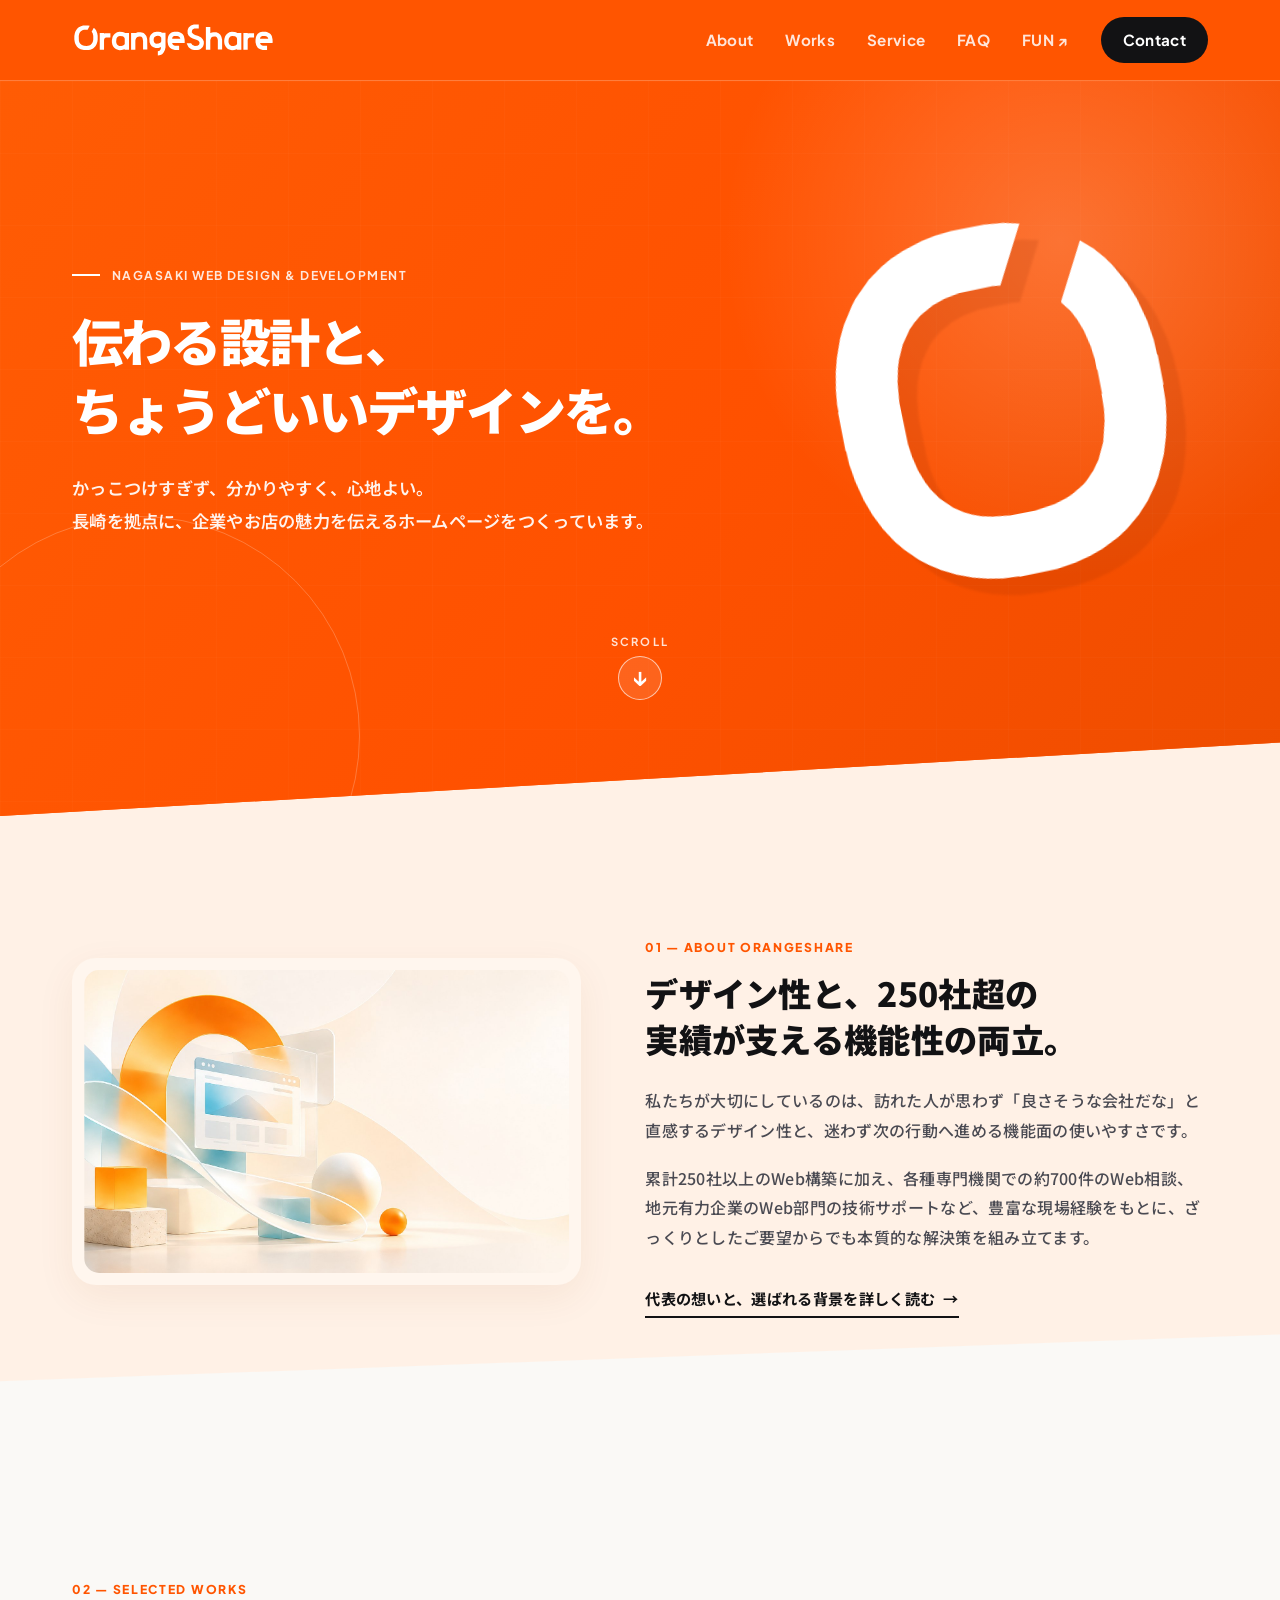
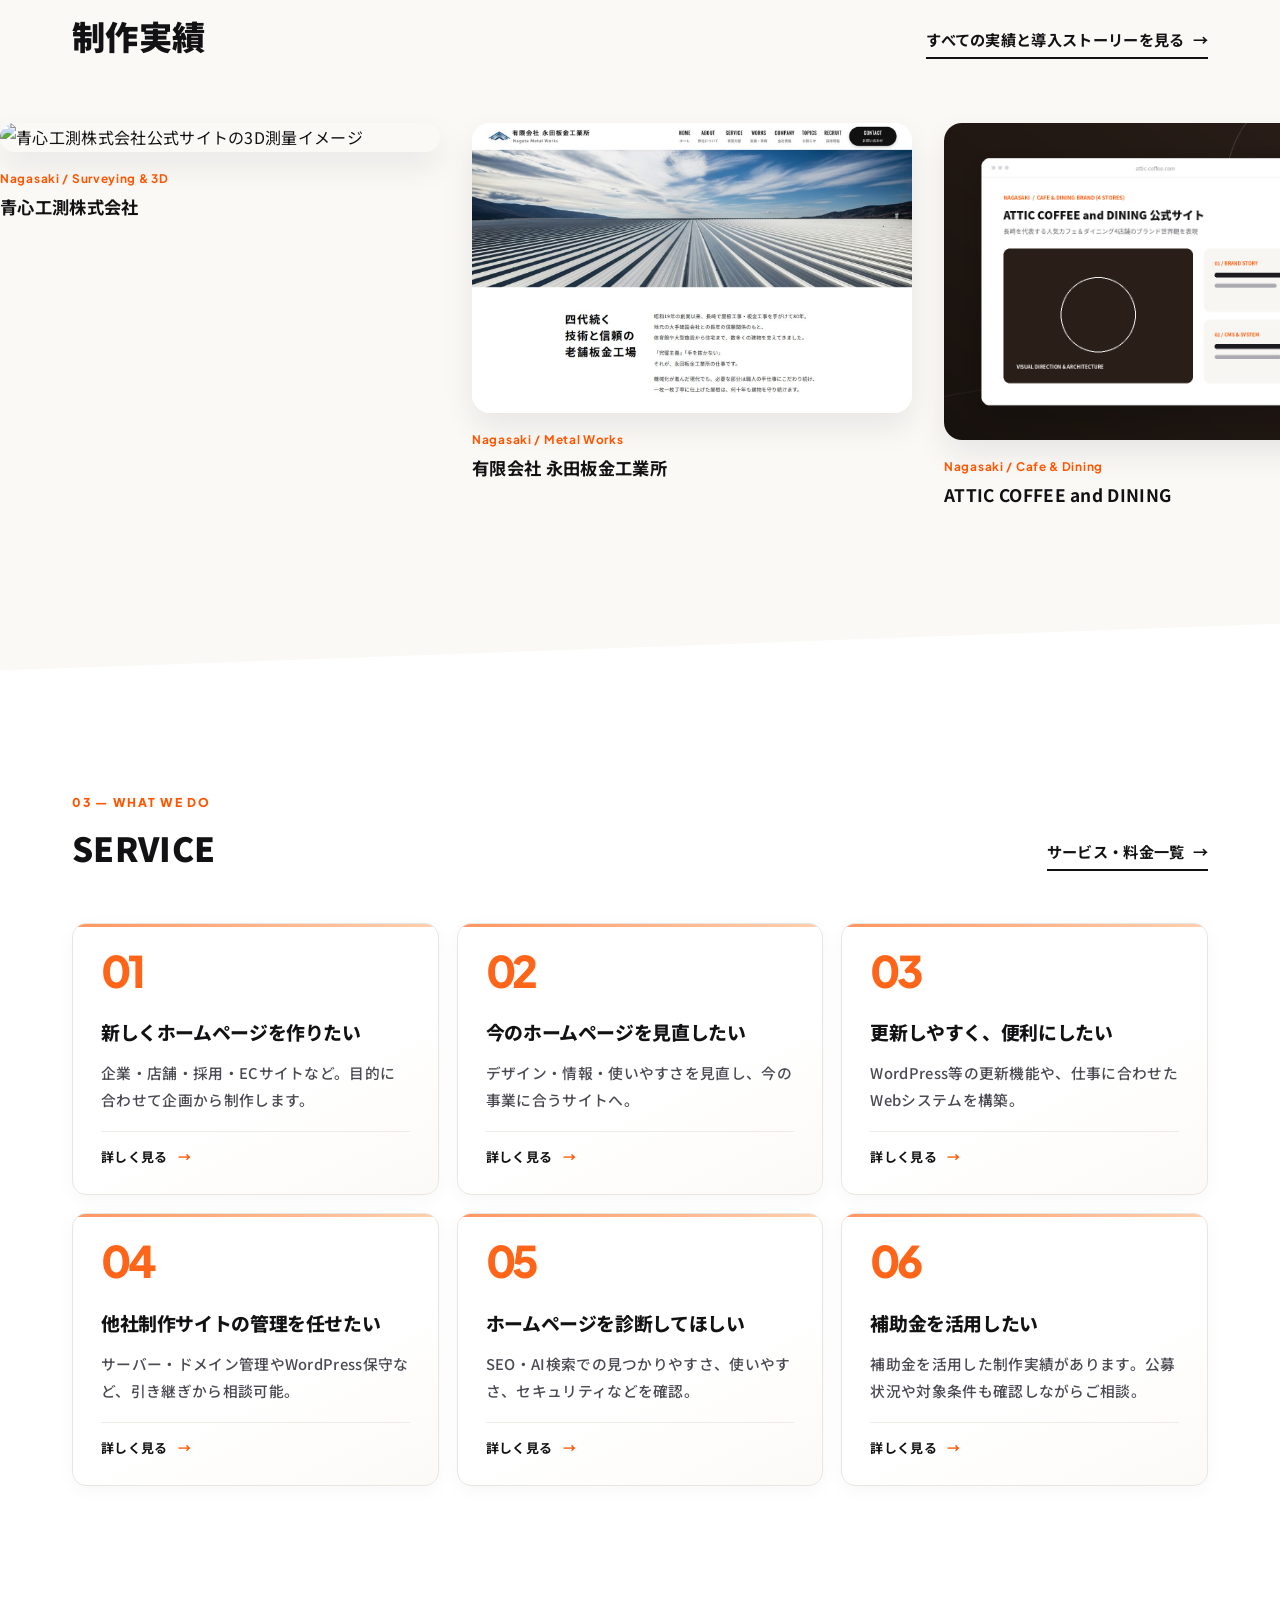
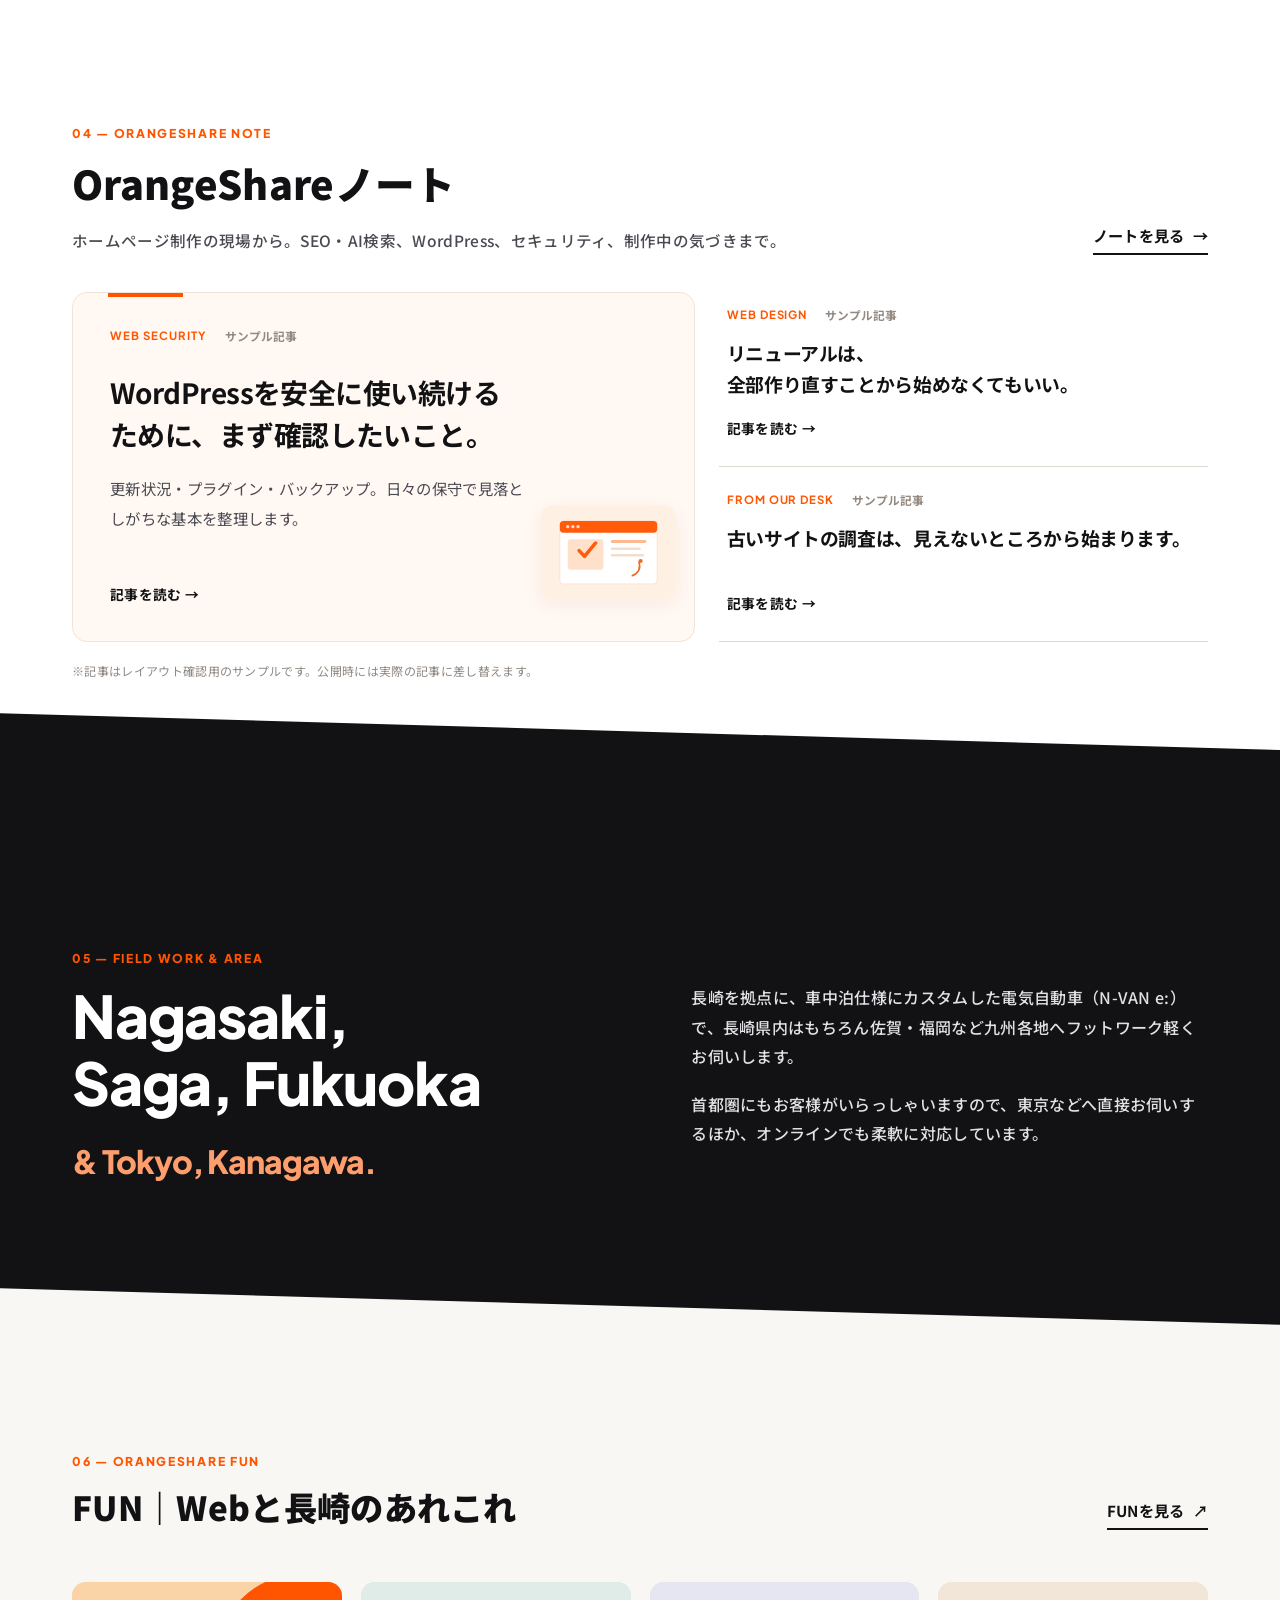
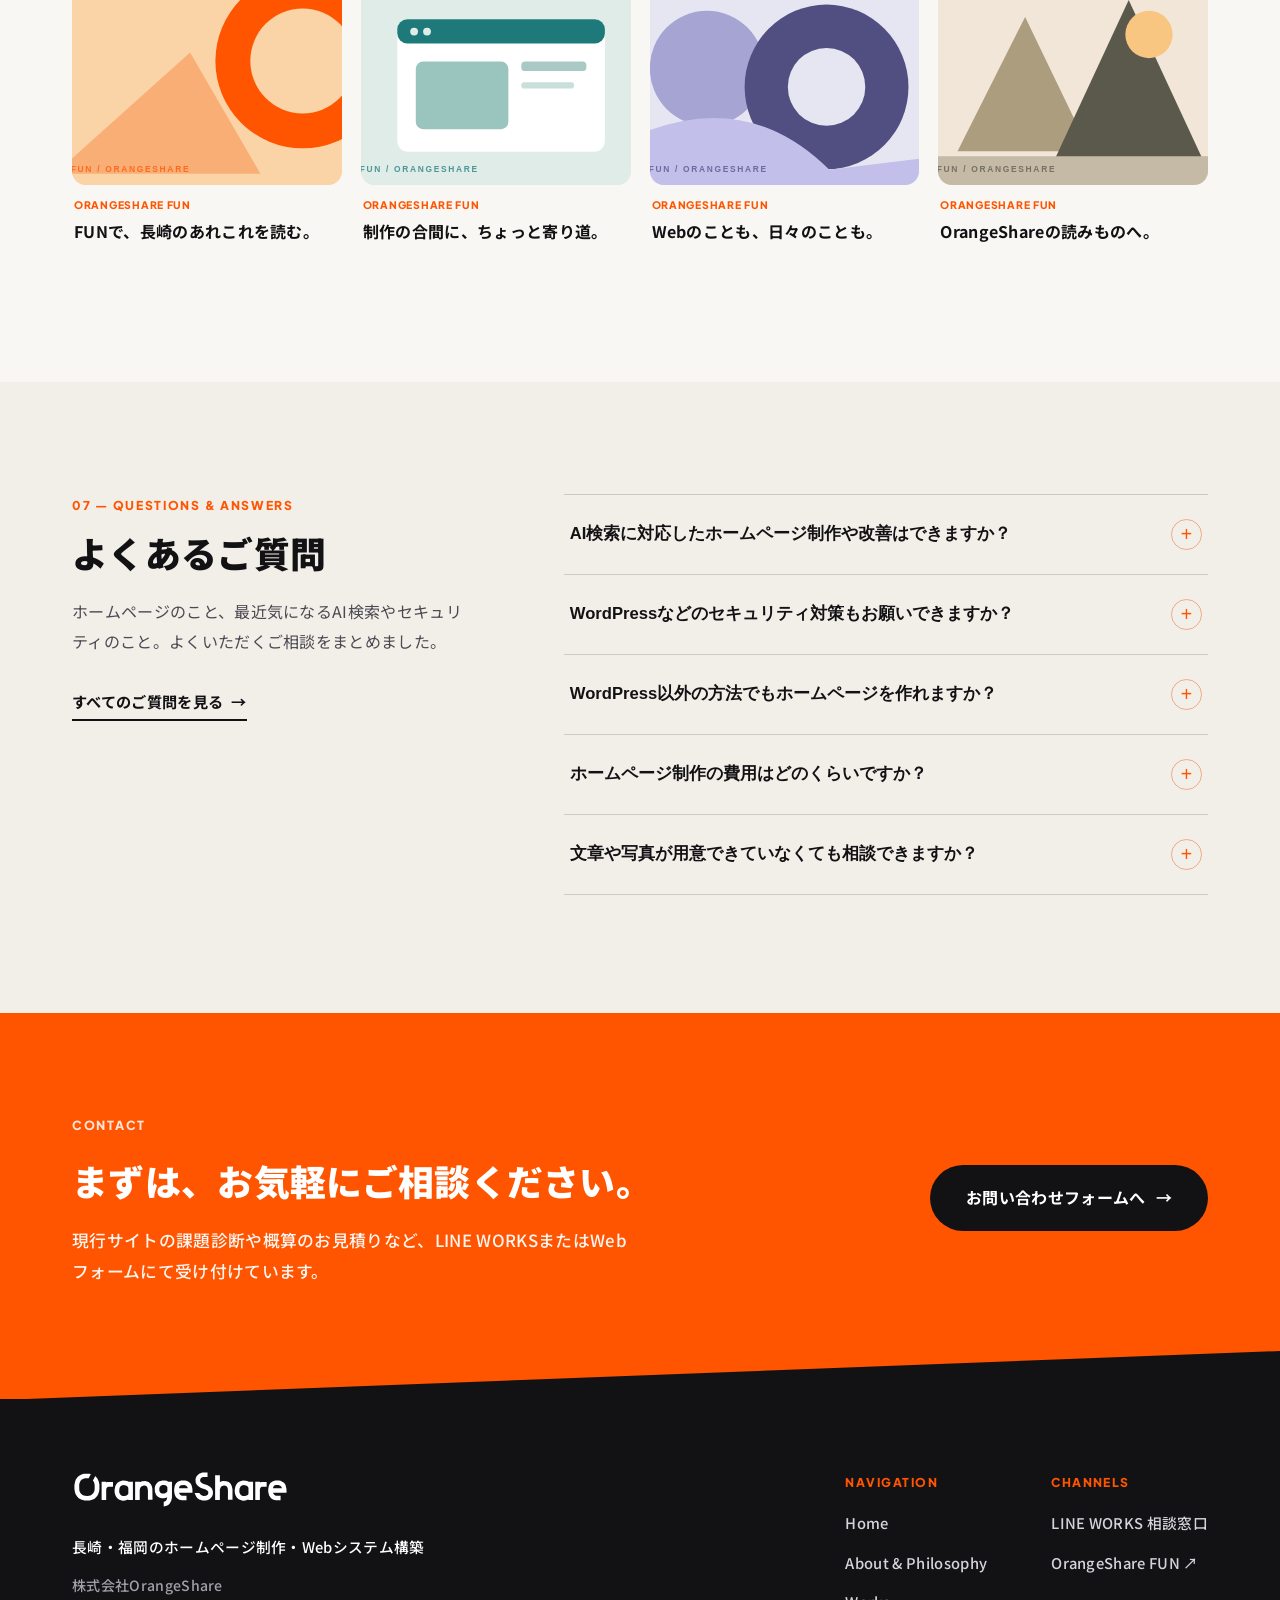
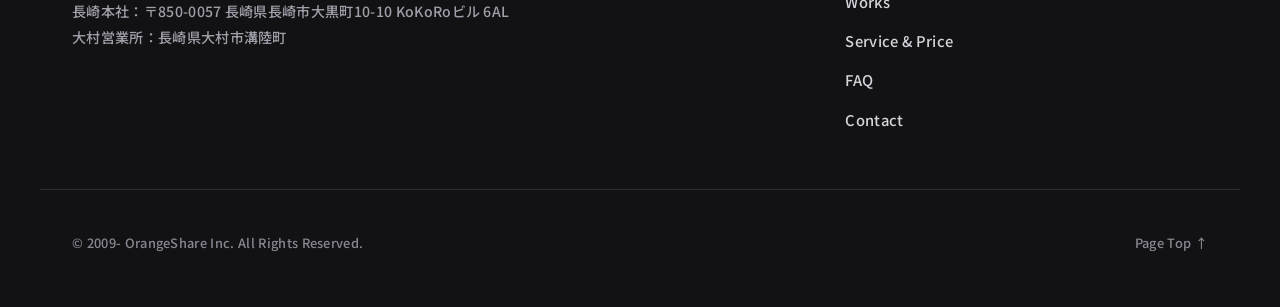
==== commit 95f4e706: "Feature Seishin surveying technology case study across site" ====
--- a/index.html
+++ b/index.html
@@ -13,7 +13,7 @@
   <link rel="preconnect" href="https://fonts.googleapis.com">
   <link rel="preconnect" href="https://fonts.gstatic.com" crossorigin>
   <link href="https://fonts.googleapis.com/css2?family=Noto+Sans+JP:wght@400;500;700;900&family=Plus+Jakarta+Sans:wght@500;600;700;800&display=swap" rel="stylesheet">
-  <link rel="stylesheet" href="css/style.css?v=header20261124a">
+  <link rel="stylesheet" href="css/style.css?v=seishin20261124a">
 </head>
 <body class="page-home">
   <header class="site-header" id="top">
@@ -103,6 +103,7 @@
       </div>
       <div class="marquee-wrapper" aria-label="制作実績横スクロールギャラリー">
         <div class="marquee-track">
+          <a href="works-seishin.html" class="m-card"><div class="m-img"><img src="https://seishinkousoku.com/bd/images/top01.jpg" alt="青心工測株式会社公式サイトの3D測量イメージ" loading="lazy"></div><div class="m-info"><span>Nagasaki / Surveying &amp; 3D</span><h3>青心工測株式会社</h3></div></a>
           <a href="works-nagata.html" class="m-card"><div class="m-img"><img src="images/work-nagata.jpg" alt="有限会社永田板金工業所 公式ホームページ" width="1484" height="978"></div><div class="m-info"><span>Nagasaki / Metal Works</span><h3>有限会社 永田板金工業所</h3></div></a>
           <a href="works.html#attic" class="m-card"><div class="m-img"><img src="images/work-attic.png" alt="ATTIC COFFEE"></div><div class="m-info"><span>Nagasaki / Cafe &amp; Dining</span><h3>ATTIC COFFEE and DINING</h3></div></a>
           <a href="works.html#kobundo" class="m-card"><div class="m-img"><img src="images/work-kobundo.png" alt="好文堂書店"></div><div class="m-info"><span>Nagasaki / Bookstore</span><h3>好文堂書店 コーポレート・イベントサイト</h3></div></a>
@@ -112,6 +113,7 @@
           <a href="works.html#system" class="m-card"><div class="m-img"><img src="images/work-system.png" alt="長崎県司法書士会"></div><div class="m-info"><span>Public / System</span><h3>長崎県司法書士会・公的機関 Webシステム</h3></div></a>
           <a href="works.html#recruit" class="m-card"><div class="m-img"><img src="images/work-recruit.png" alt="リクルートサイト"></div><div class="m-info"><span>Nagasaki / Recruitment</span><h3>地元有力メディア・住宅企業 リクルートサイト</h3></div></a>
 
+          <a href="works-seishin.html" class="m-card" aria-hidden="true" tabindex="-1"><div class="m-img"><img src="https://seishinkousoku.com/bd/images/top01.jpg" alt="" loading="lazy"></div><div class="m-info"><span>Nagasaki / Surveying &amp; 3D</span><h3>青心工測株式会社</h3></div></a>
           <a href="works-nagata.html" class="m-card" aria-hidden="true" tabindex="-1"><div class="m-img"><img src="images/work-nagata.jpg" alt="" width="1484" height="978"></div><div class="m-info"><span>Nagasaki / Metal Works</span><h3>有限会社 永田板金工業所</h3></div></a>
           <a href="works.html#attic" class="m-card" aria-hidden="true" tabindex="-1"><div class="m-img"><img src="images/work-attic.png" alt=""></div><div class="m-info"><span>Nagasaki / Cafe &amp; Dining</span><h3>ATTIC COFFEE and DINING</h3></div></a>
           <a href="works.html#kobundo" class="m-card" aria-hidden="true" tabindex="-1"><div class="m-img"><img src="images/work-kobundo.png" alt=""></div><div class="m-info"><span>Nagasaki / Bookstore</span><h3>好文堂書店 コーポレート・イベントサイト</h3></div></a>
--- a/css/style.css
+++ b/css/style.css
@@ -1279,3 +1279,31 @@
 @media(max-width:480px) {
   .case-v2 .case-v2-frame-viewport.case-v2-frame-screenshot {aspect-ratio:auto;}
 }
+
+/* 2026-11-24: Seishin Kosoku — distinct blue-accent technical case story */
+.case-seishin .case-seishin-hero{background:linear-gradient(118deg,#f2f5f8 0%,#eff4f7 56%,#e4edf3 100%);}
+.case-seishin .case-step,.case-seishin .case-v2-story-label p,.case-seishin .case-v2-summary-card>span,.case-seishin .case-v2-feature-grid span {color:#246887;}
+.case-seishin .case-v2-client-heading{border-left-color:#246887;}
+.case-seishin .case-v2-hero-grid{grid-template-columns:minmax(0,1.18fr) minmax(330px,.82fr);}
+.case-seishin .case-v2-heading h1{font-size:clamp(1.7rem,2.2vw,2.6rem);line-height:1.55;}
+.case-seishin .case-seishin-frame{border-color:#fff;box-shadow:11px 22px 55px rgba(10,40,65,.16);}
+.case-seishin .case-seishin-frame-viewport{aspect-ratio:905/509;background:#153343;overflow:hidden;line-height:0;}
+.case-seishin .case-seishin-frame-viewport img{display:block;width:100%;height:100%;object-fit:contain;}
+.case-seishin .case-seishin-visual{transform:rotate(4deg);}
+.case-seishin .case-seishin-visual:hover{transform:rotate(4deg);}
+.case-seishin .case-seishin-visual-accent{position:absolute;right:-9px;bottom:3px;padding:11px 15px;background:#203e50;color:#fff;font:800 .68rem 'Plus Jakarta Sans',sans-serif;letter-spacing:.13em;border-radius:5px;}
+.case-seishin .case-v2-highlight{background:#edf4f7;}
+.case-seishin .case-v2-highlight span{color:#246887;}
+.case-seishin .case-v2-story-label span{color:#e2edf3;}
+.case-seishin .case-v2-summary{background:#f2f5f7;}
+.case-seishin .case-v2-summary-card{border-color:#e1e7e9;}
+.case-seishin-image{margin-top:30px;max-width:670px;}
+.case-seishin-image img{display:block;width:100%;height:auto;border-radius:10px;border:1px solid #e5ecef;}
+.case-seishin-image span{display:block;font-size:.76rem;color:#777;margin-top:10px;}
+.case-spotlight-seishin{padding-top:62px;padding-bottom:18px;background:var(--surface);}
+.case-spotlight-seishin .case-spotlight-img{background:#163544;}
+.case-spotlight-seishin .case-spotlight-img img{object-fit:cover;}
+.case-spotlight-seishin .case-spotlight-overline{color:#246887;}
+.case-spotlight-seishin .case-spotlight-read{color:#246887;}
+.case-spotlight-seishin+.case-spotlight{padding-top:13px;}
+@media(max-width:768px){.case-seishin .case-v2-hero-grid{grid-template-columns:1fr;}.case-seishin .case-v2-heading h1{font-size:clamp(1.85rem,5.1vw,2.4rem);}.case-seishin .case-seishin-visual{max-width:450px;}.case-seishin-image{max-width:100%;}}
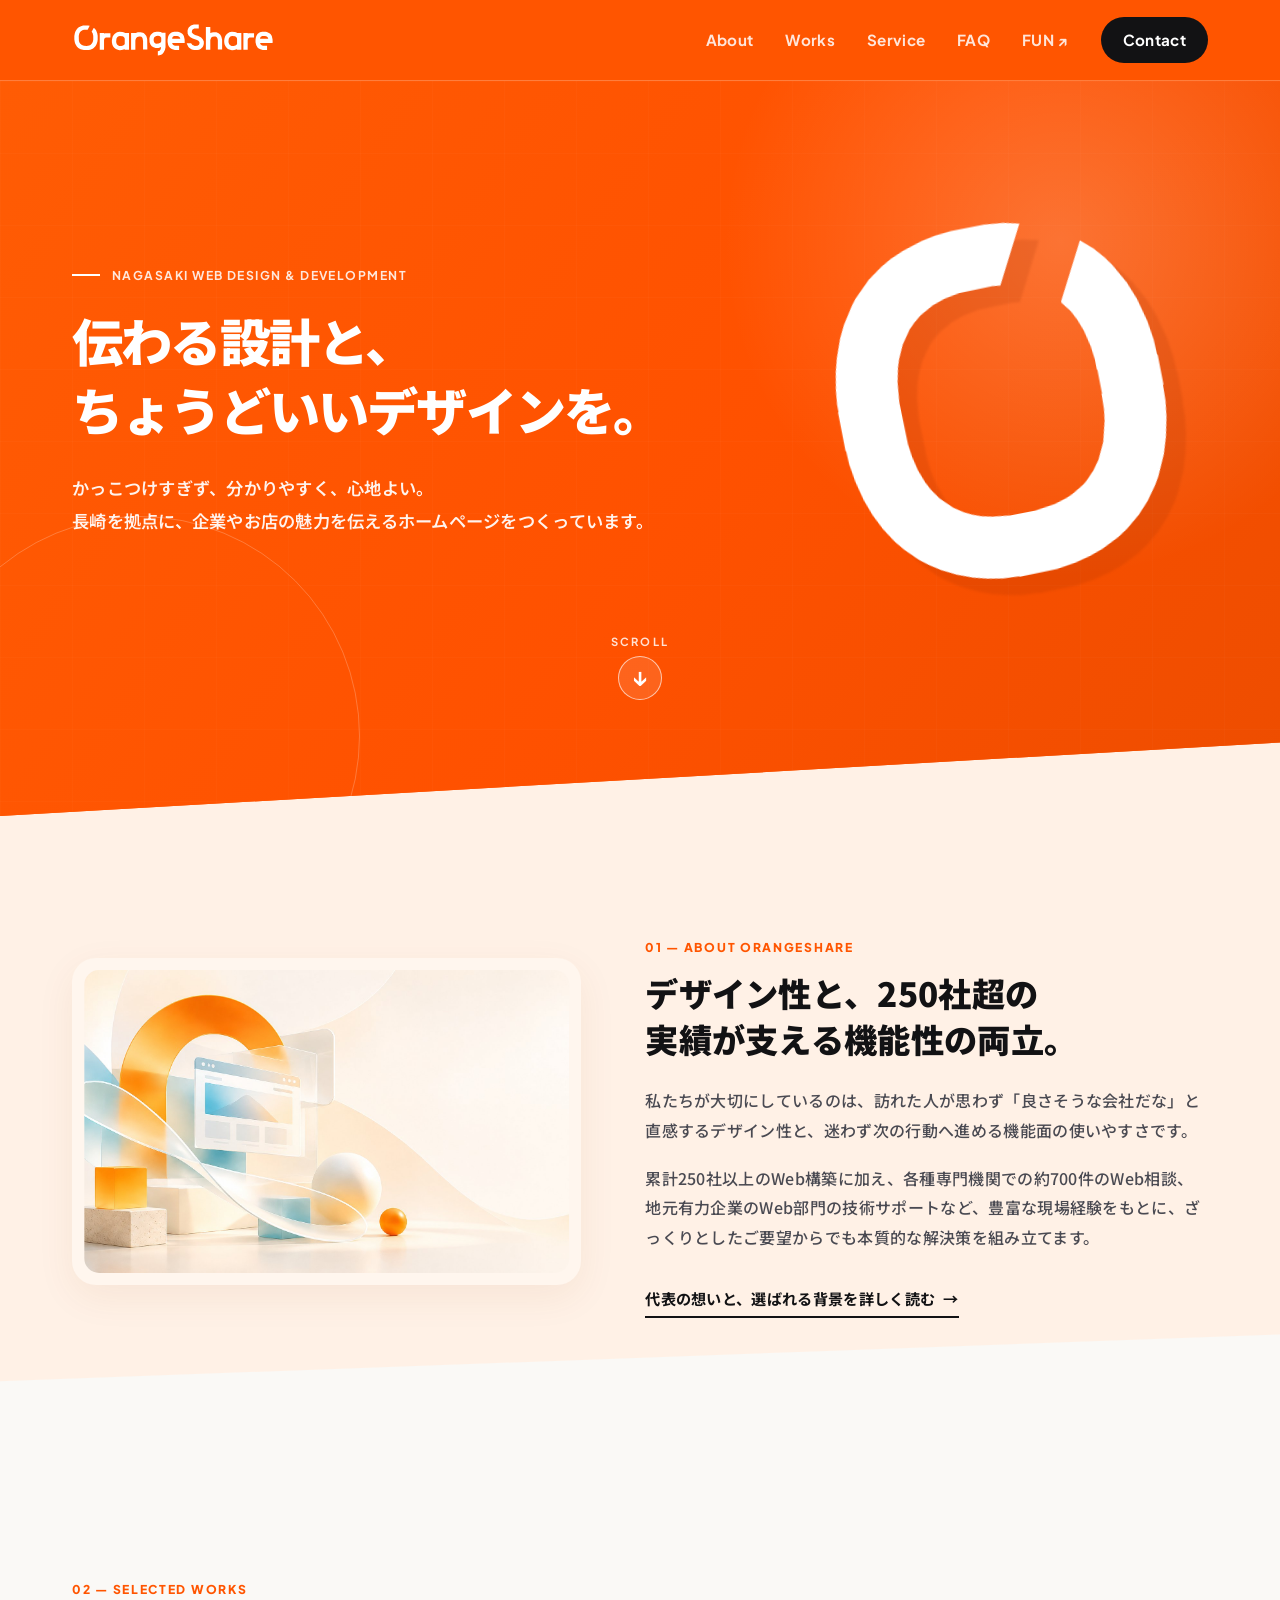
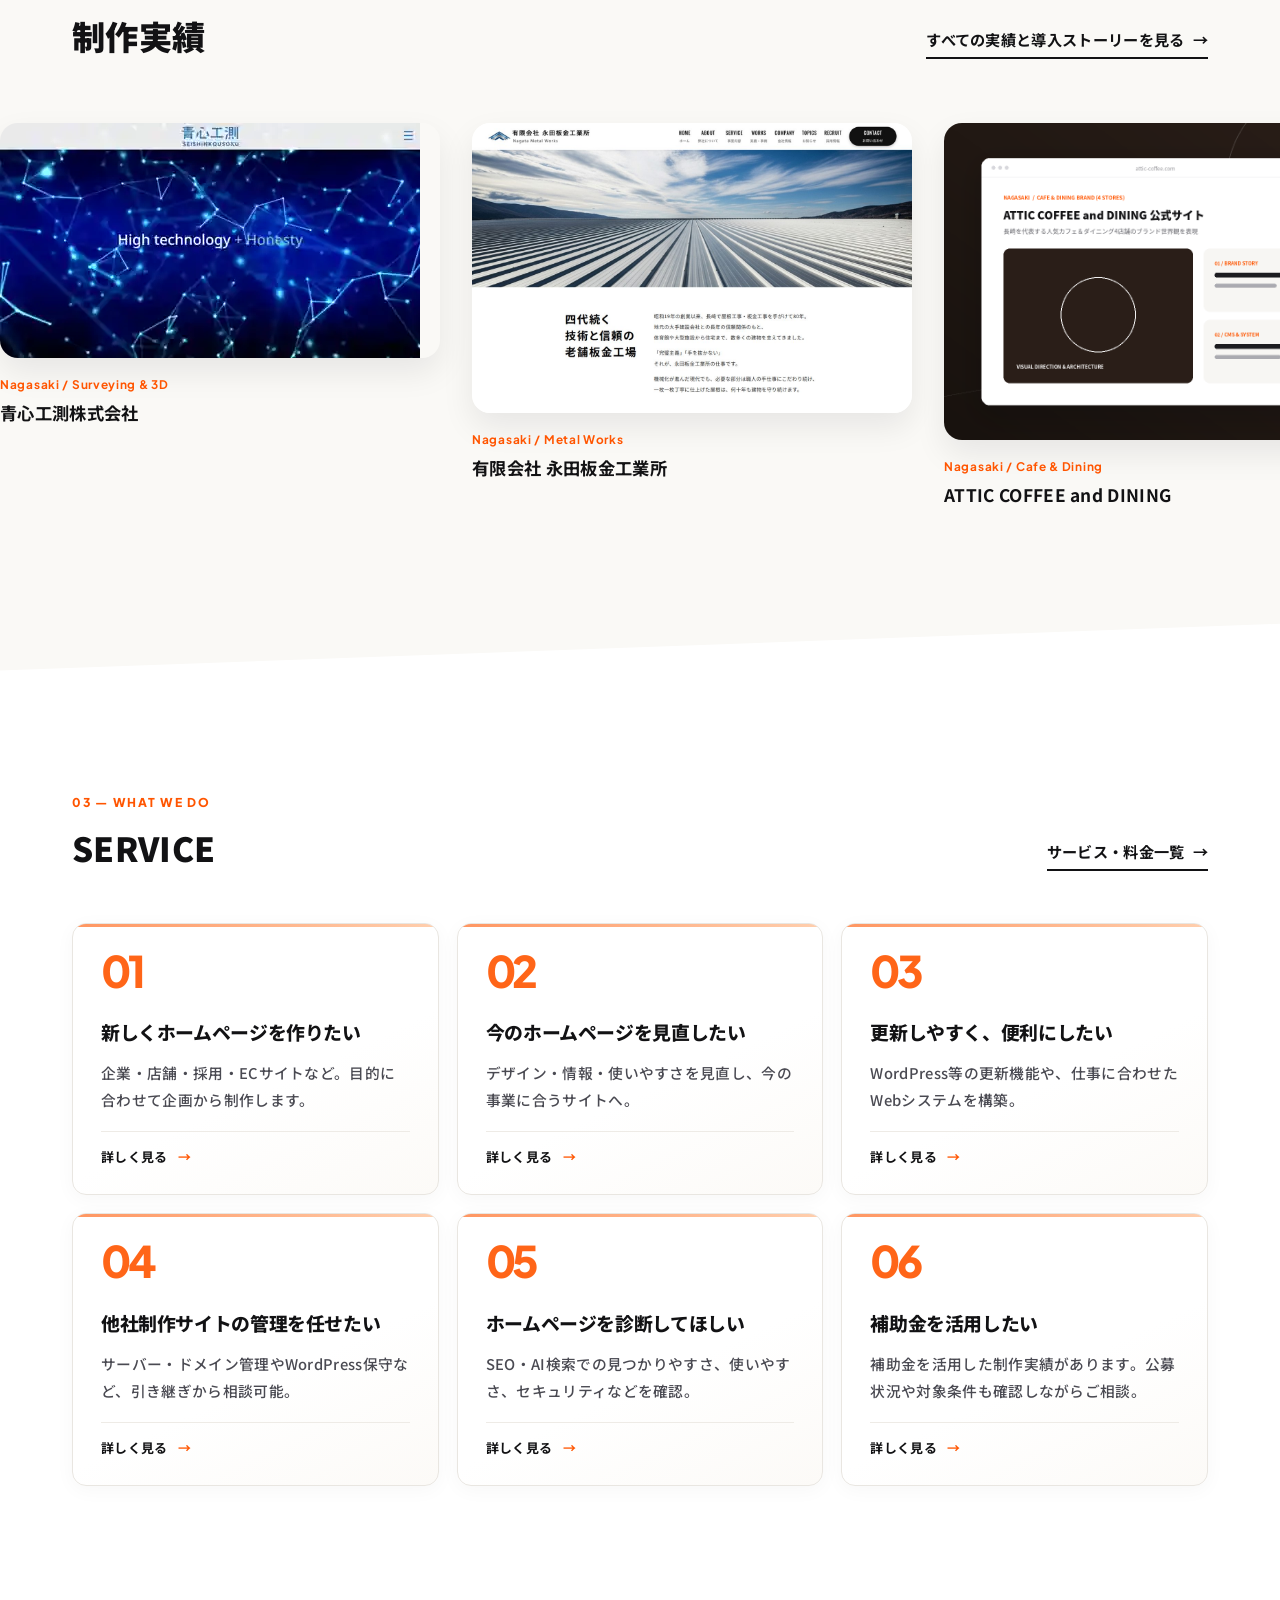
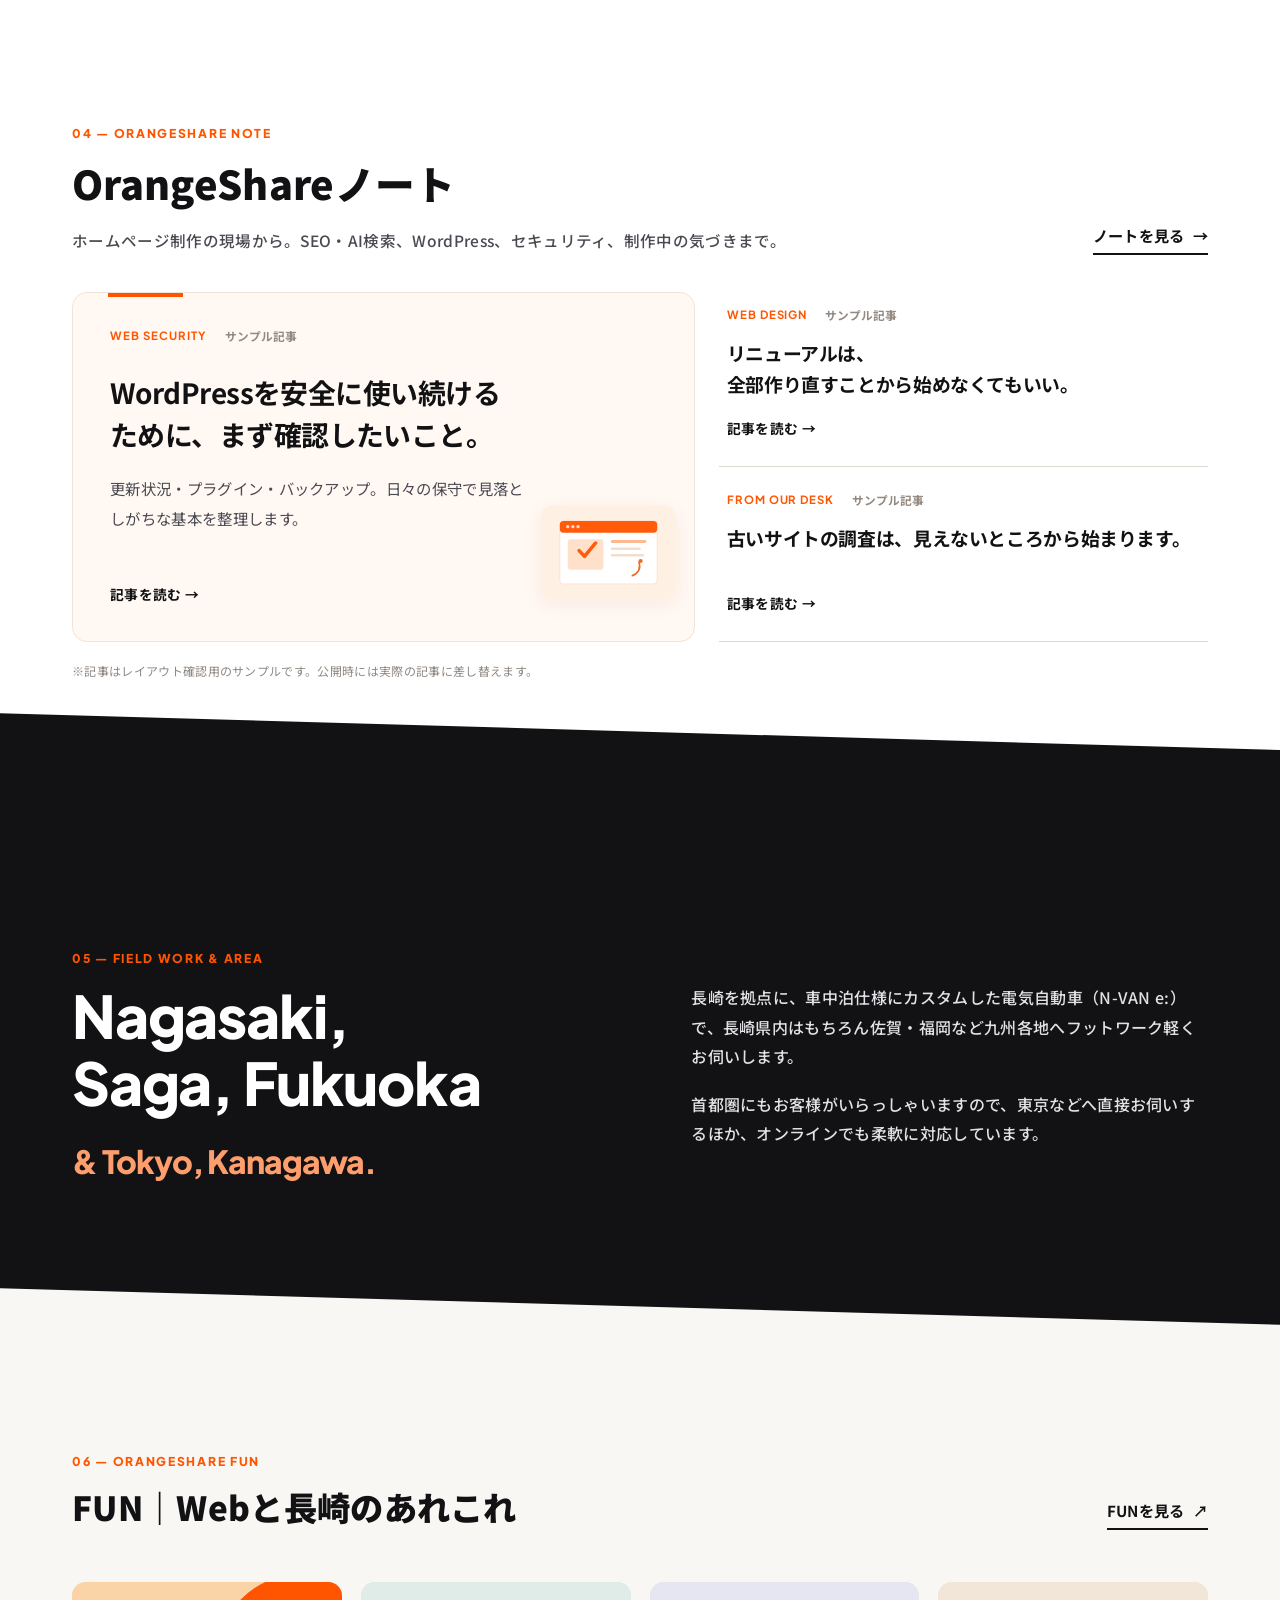
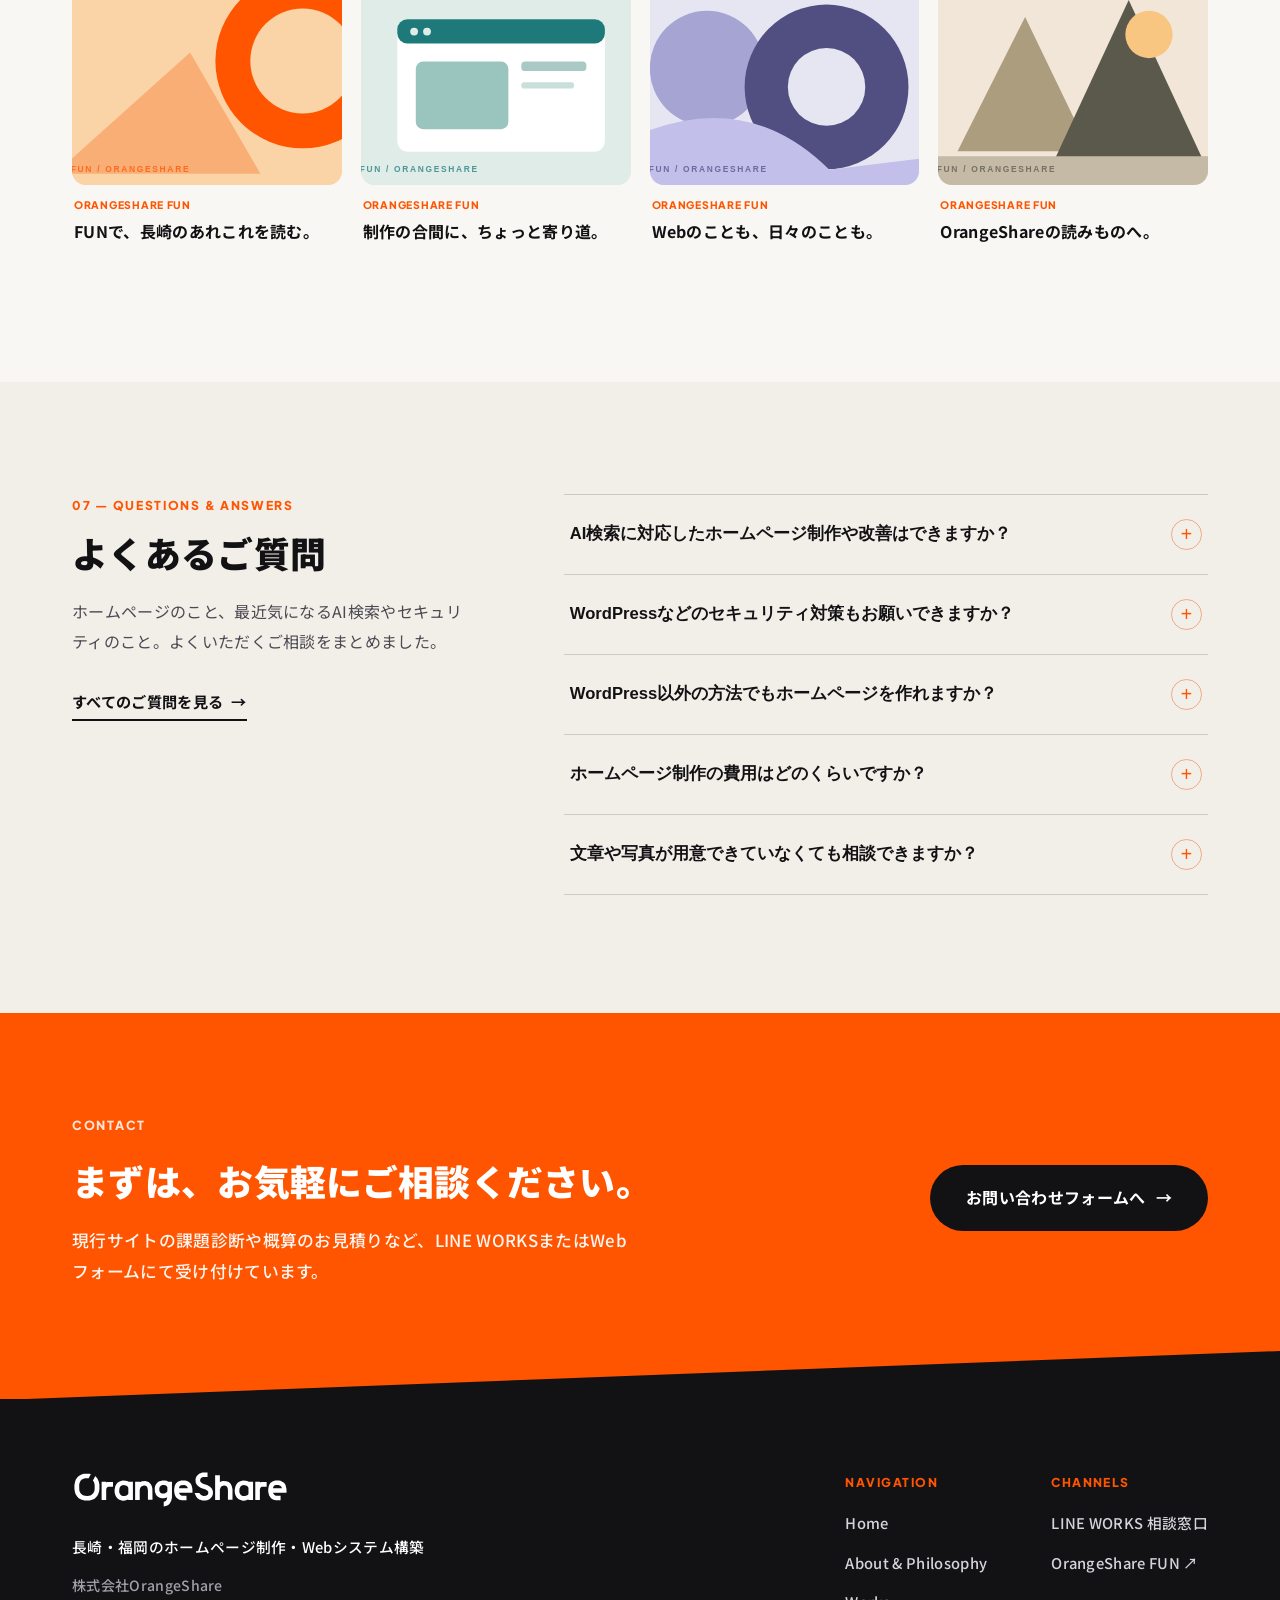
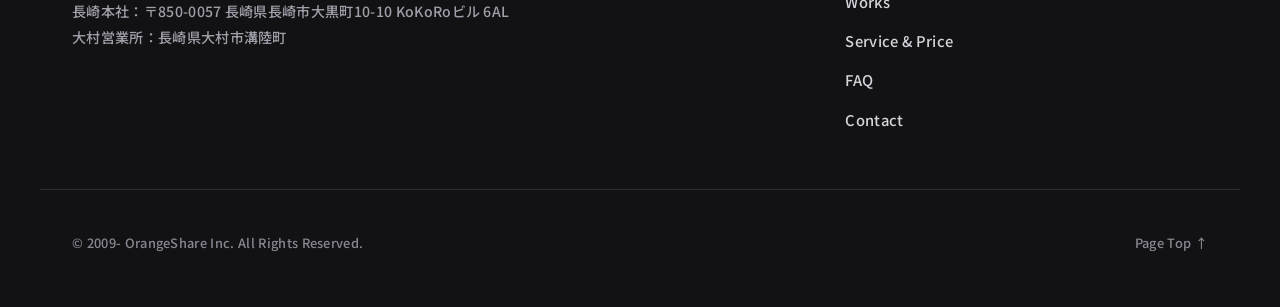
==== commit 0dfc6fcb: "Use uploaded Seishin site screenshot across details, Works and homepage" ====
--- a/index.html
+++ b/index.html
@@ -13,7 +13,7 @@
   <link rel="preconnect" href="https://fonts.googleapis.com">
   <link rel="preconnect" href="https://fonts.gstatic.com" crossorigin>
   <link href="https://fonts.googleapis.com/css2?family=Noto+Sans+JP:wght@400;500;700;900&family=Plus+Jakarta+Sans:wght@500;600;700;800&display=swap" rel="stylesheet">
-  <link rel="stylesheet" href="css/style.css?v=seishin20261124a">
+  <link rel="stylesheet" href="css/style.css?v=seishinshot20261124a">
 </head>
 <body class="page-home">
   <header class="site-header" id="top">
@@ -103,7 +103,7 @@
       </div>
       <div class="marquee-wrapper" aria-label="制作実績横スクロールギャラリー">
         <div class="marquee-track">
-          <a href="works-seishin.html" class="m-card"><div class="m-img"><img src="https://seishinkousoku.com/bd/images/top01.jpg" alt="青心工測株式会社公式サイトの3D測量イメージ" loading="lazy"></div><div class="m-info"><span>Nagasaki / Surveying &amp; 3D</span><h3>青心工測株式会社</h3></div></a>
+          <a href="works-seishin.html" class="m-card m-card--seishin"><div class="m-img"><img src="images/work-seishin.webp" alt="青心工測株式会社公式サイトの3D測量イメージ" loading="lazy"></div><div class="m-info"><span>Nagasaki / Surveying &amp; 3D</span><h3>青心工測株式会社</h3></div></a>
           <a href="works-nagata.html" class="m-card"><div class="m-img"><img src="images/work-nagata.jpg" alt="有限会社永田板金工業所 公式ホームページ" width="1484" height="978"></div><div class="m-info"><span>Nagasaki / Metal Works</span><h3>有限会社 永田板金工業所</h3></div></a>
           <a href="works.html#attic" class="m-card"><div class="m-img"><img src="images/work-attic.png" alt="ATTIC COFFEE"></div><div class="m-info"><span>Nagasaki / Cafe &amp; Dining</span><h3>ATTIC COFFEE and DINING</h3></div></a>
           <a href="works.html#kobundo" class="m-card"><div class="m-img"><img src="images/work-kobundo.png" alt="好文堂書店"></div><div class="m-info"><span>Nagasaki / Bookstore</span><h3>好文堂書店 コーポレート・イベントサイト</h3></div></a>
@@ -113,7 +113,7 @@
           <a href="works.html#system" class="m-card"><div class="m-img"><img src="images/work-system.png" alt="長崎県司法書士会"></div><div class="m-info"><span>Public / System</span><h3>長崎県司法書士会・公的機関 Webシステム</h3></div></a>
           <a href="works.html#recruit" class="m-card"><div class="m-img"><img src="images/work-recruit.png" alt="リクルートサイト"></div><div class="m-info"><span>Nagasaki / Recruitment</span><h3>地元有力メディア・住宅企業 リクルートサイト</h3></div></a>
 
-          <a href="works-seishin.html" class="m-card" aria-hidden="true" tabindex="-1"><div class="m-img"><img src="https://seishinkousoku.com/bd/images/top01.jpg" alt="" loading="lazy"></div><div class="m-info"><span>Nagasaki / Surveying &amp; 3D</span><h3>青心工測株式会社</h3></div></a>
+          <a href="works-seishin.html" class="m-card m-card--seishin" aria-hidden="true" tabindex="-1"><div class="m-img"><img src="images/work-seishin.webp" alt="" loading="lazy"></div><div class="m-info"><span>Nagasaki / Surveying &amp; 3D</span><h3>青心工測株式会社</h3></div></a>
           <a href="works-nagata.html" class="m-card" aria-hidden="true" tabindex="-1"><div class="m-img"><img src="images/work-nagata.jpg" alt="" width="1484" height="978"></div><div class="m-info"><span>Nagasaki / Metal Works</span><h3>有限会社 永田板金工業所</h3></div></a>
           <a href="works.html#attic" class="m-card" aria-hidden="true" tabindex="-1"><div class="m-img"><img src="images/work-attic.png" alt=""></div><div class="m-info"><span>Nagasaki / Cafe &amp; Dining</span><h3>ATTIC COFFEE and DINING</h3></div></a>
           <a href="works.html#kobundo" class="m-card" aria-hidden="true" tabindex="-1"><div class="m-img"><img src="images/work-kobundo.png" alt=""></div><div class="m-info"><span>Nagasaki / Bookstore</span><h3>好文堂書店 コーポレート・イベントサイト</h3></div></a>
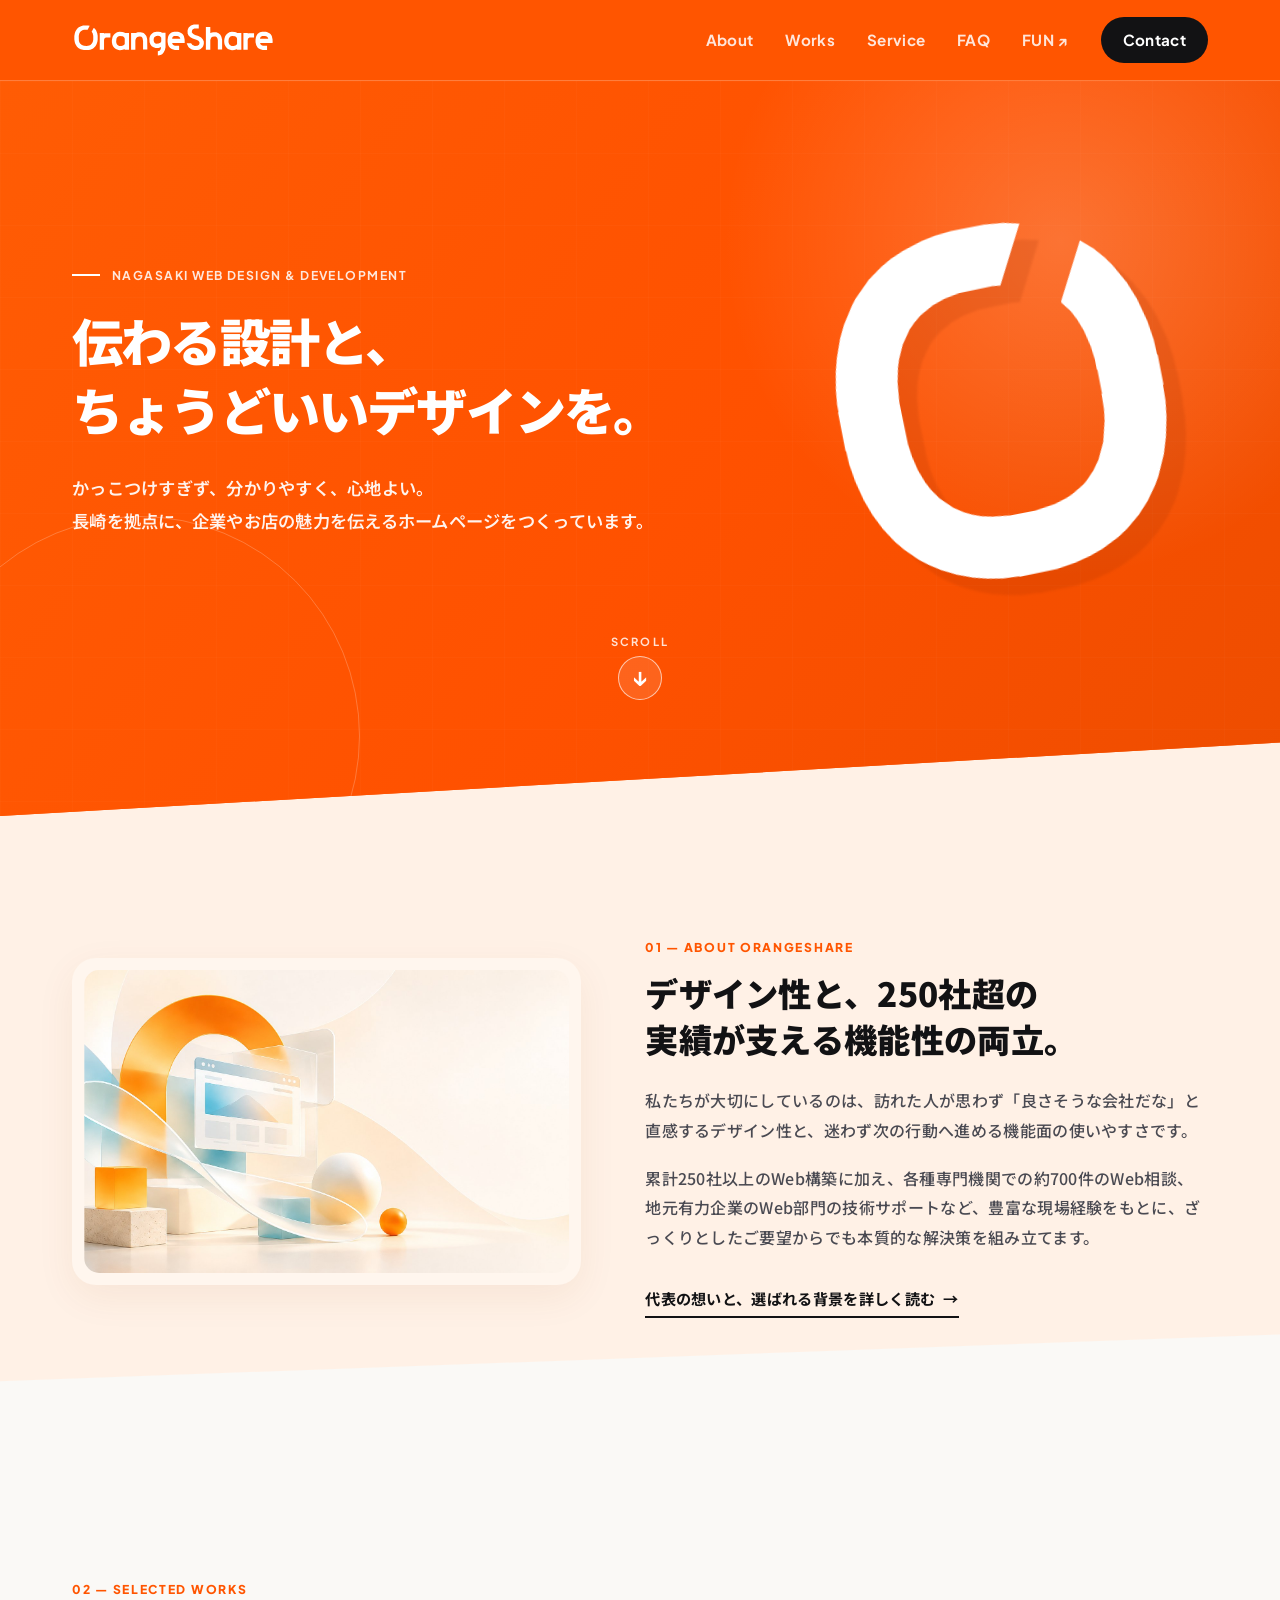
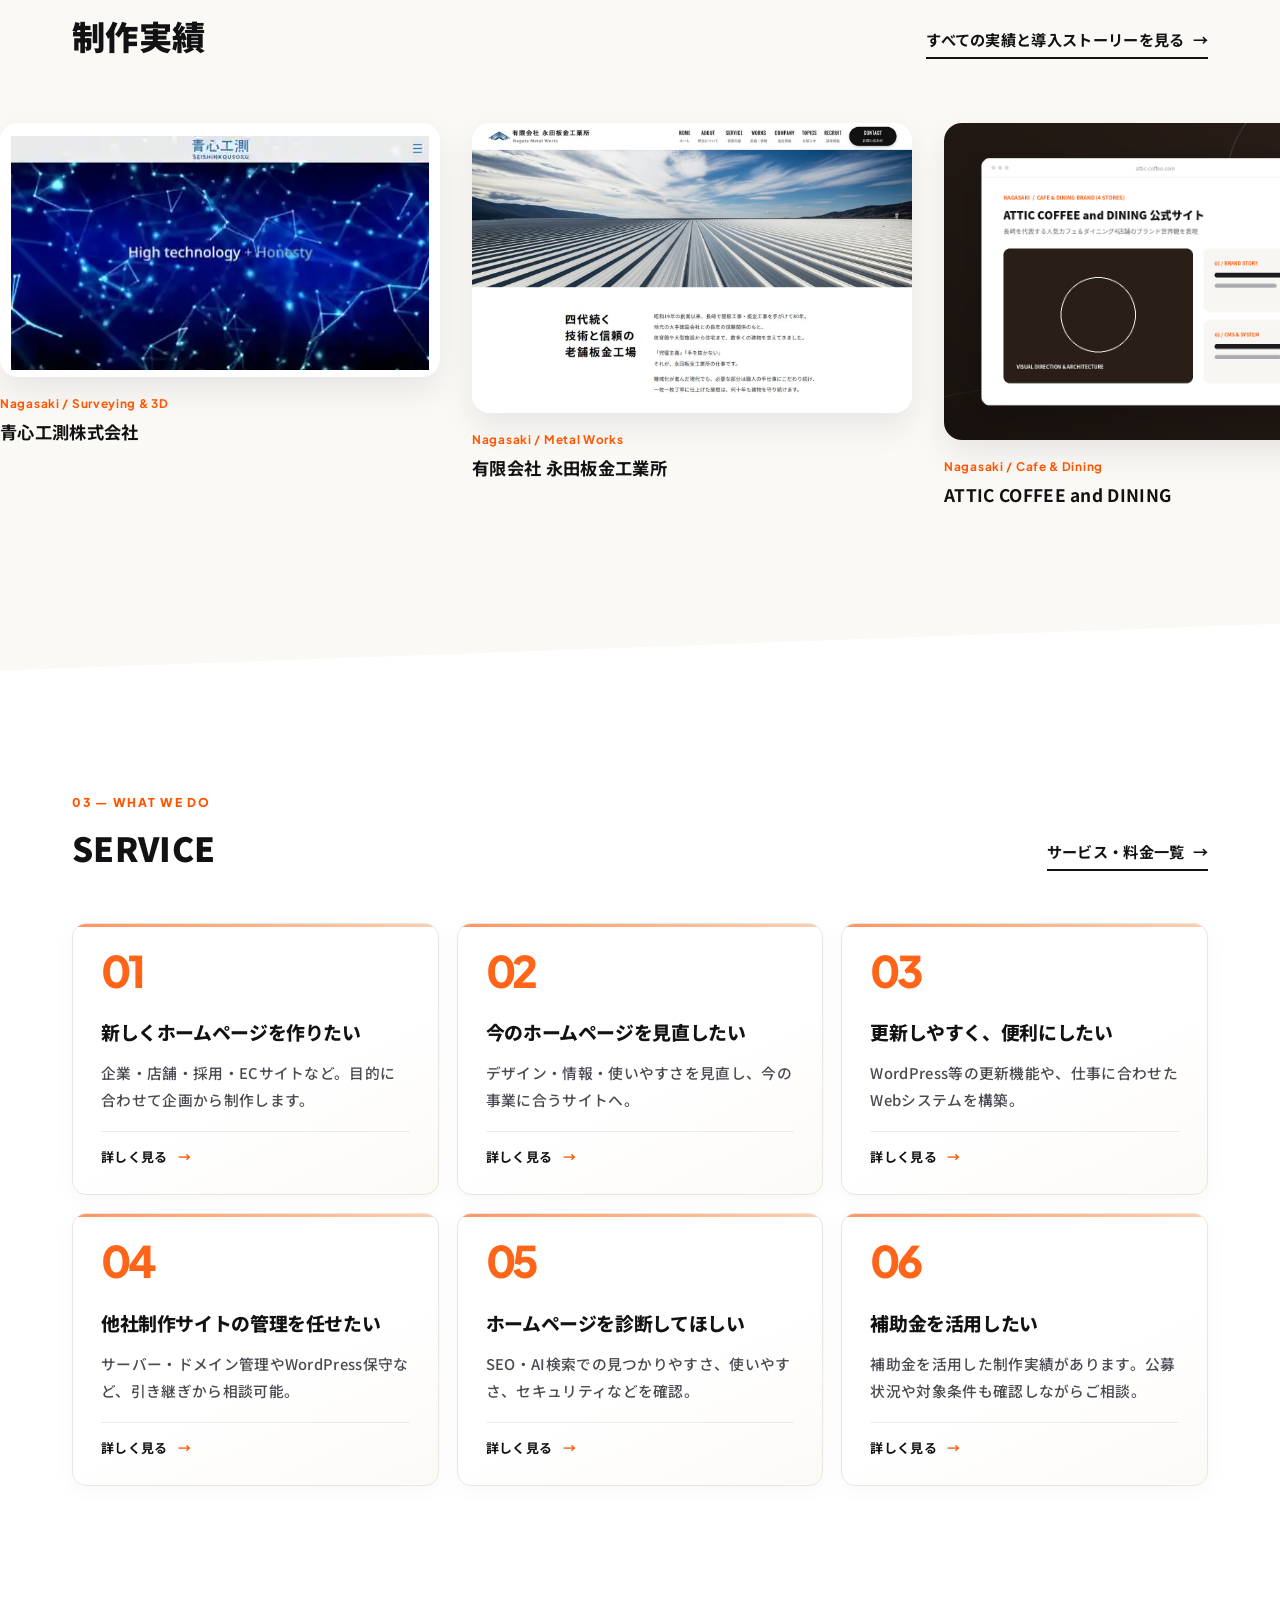
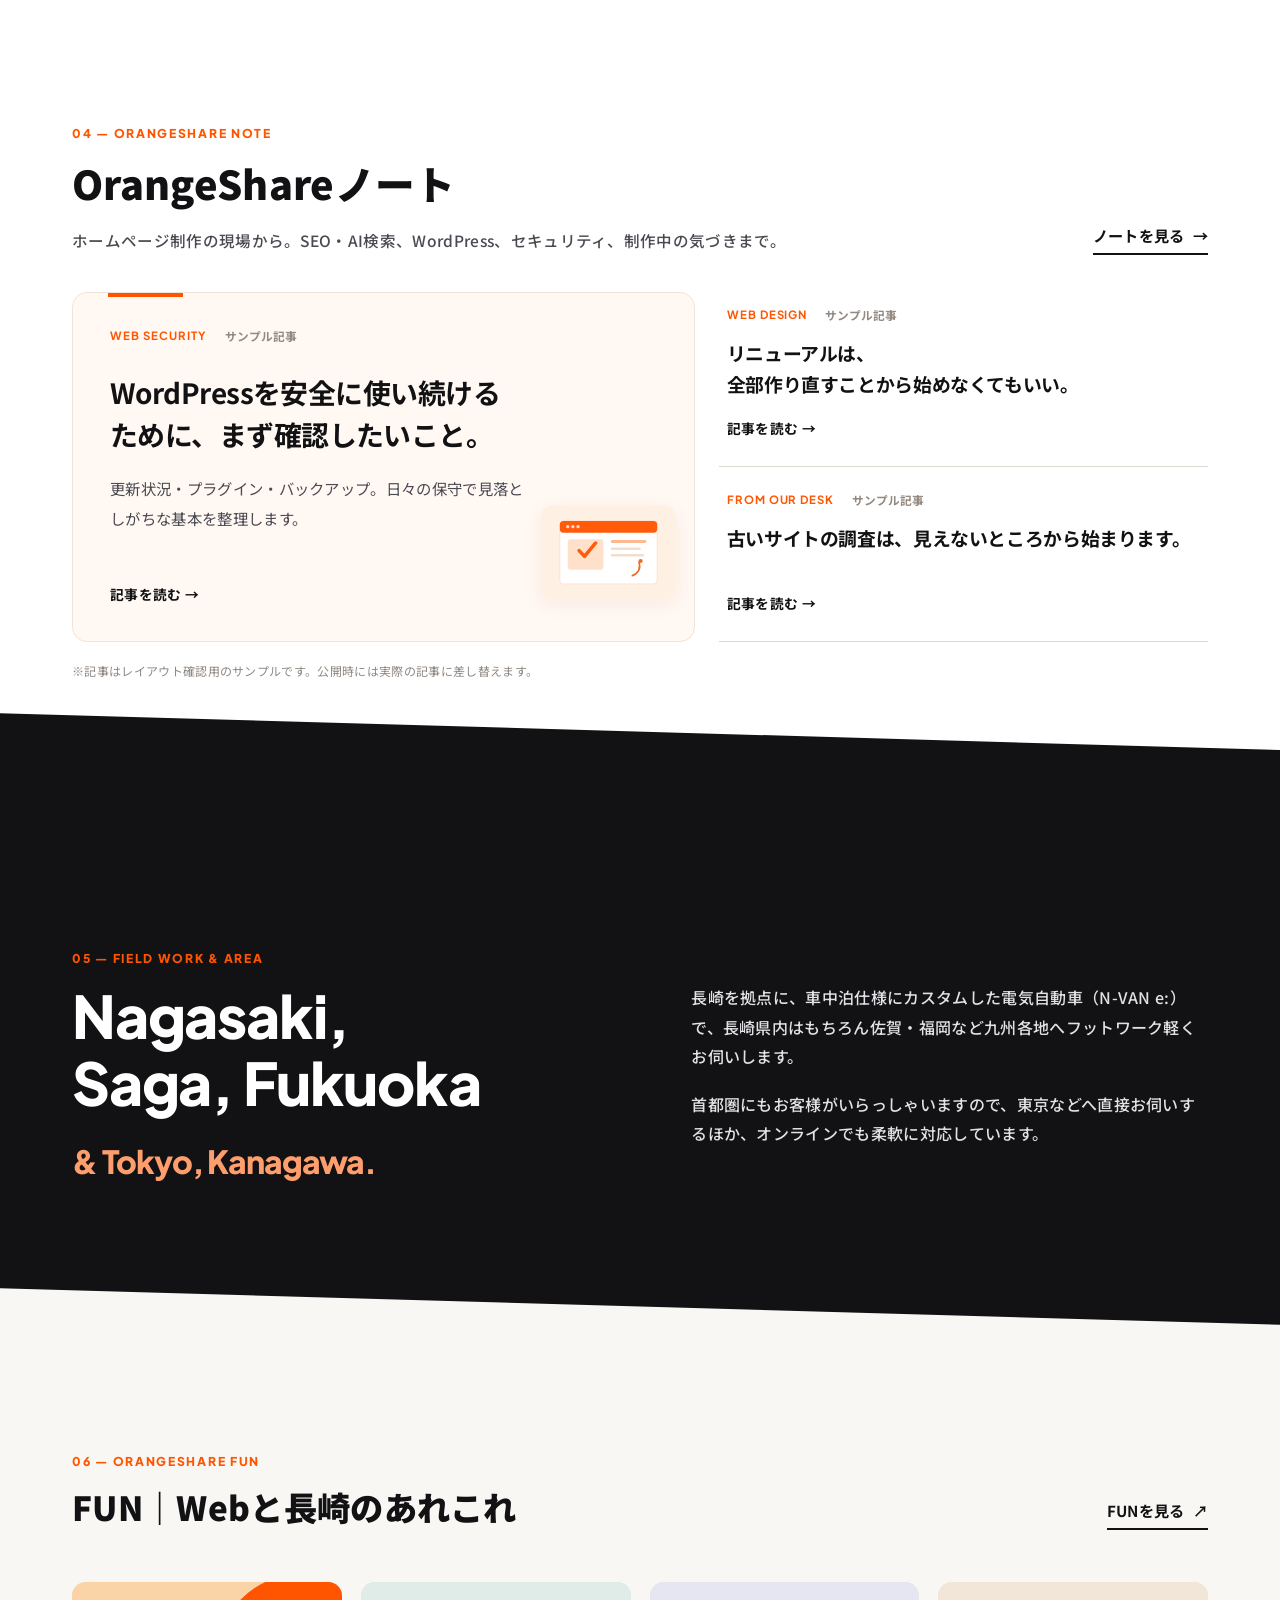
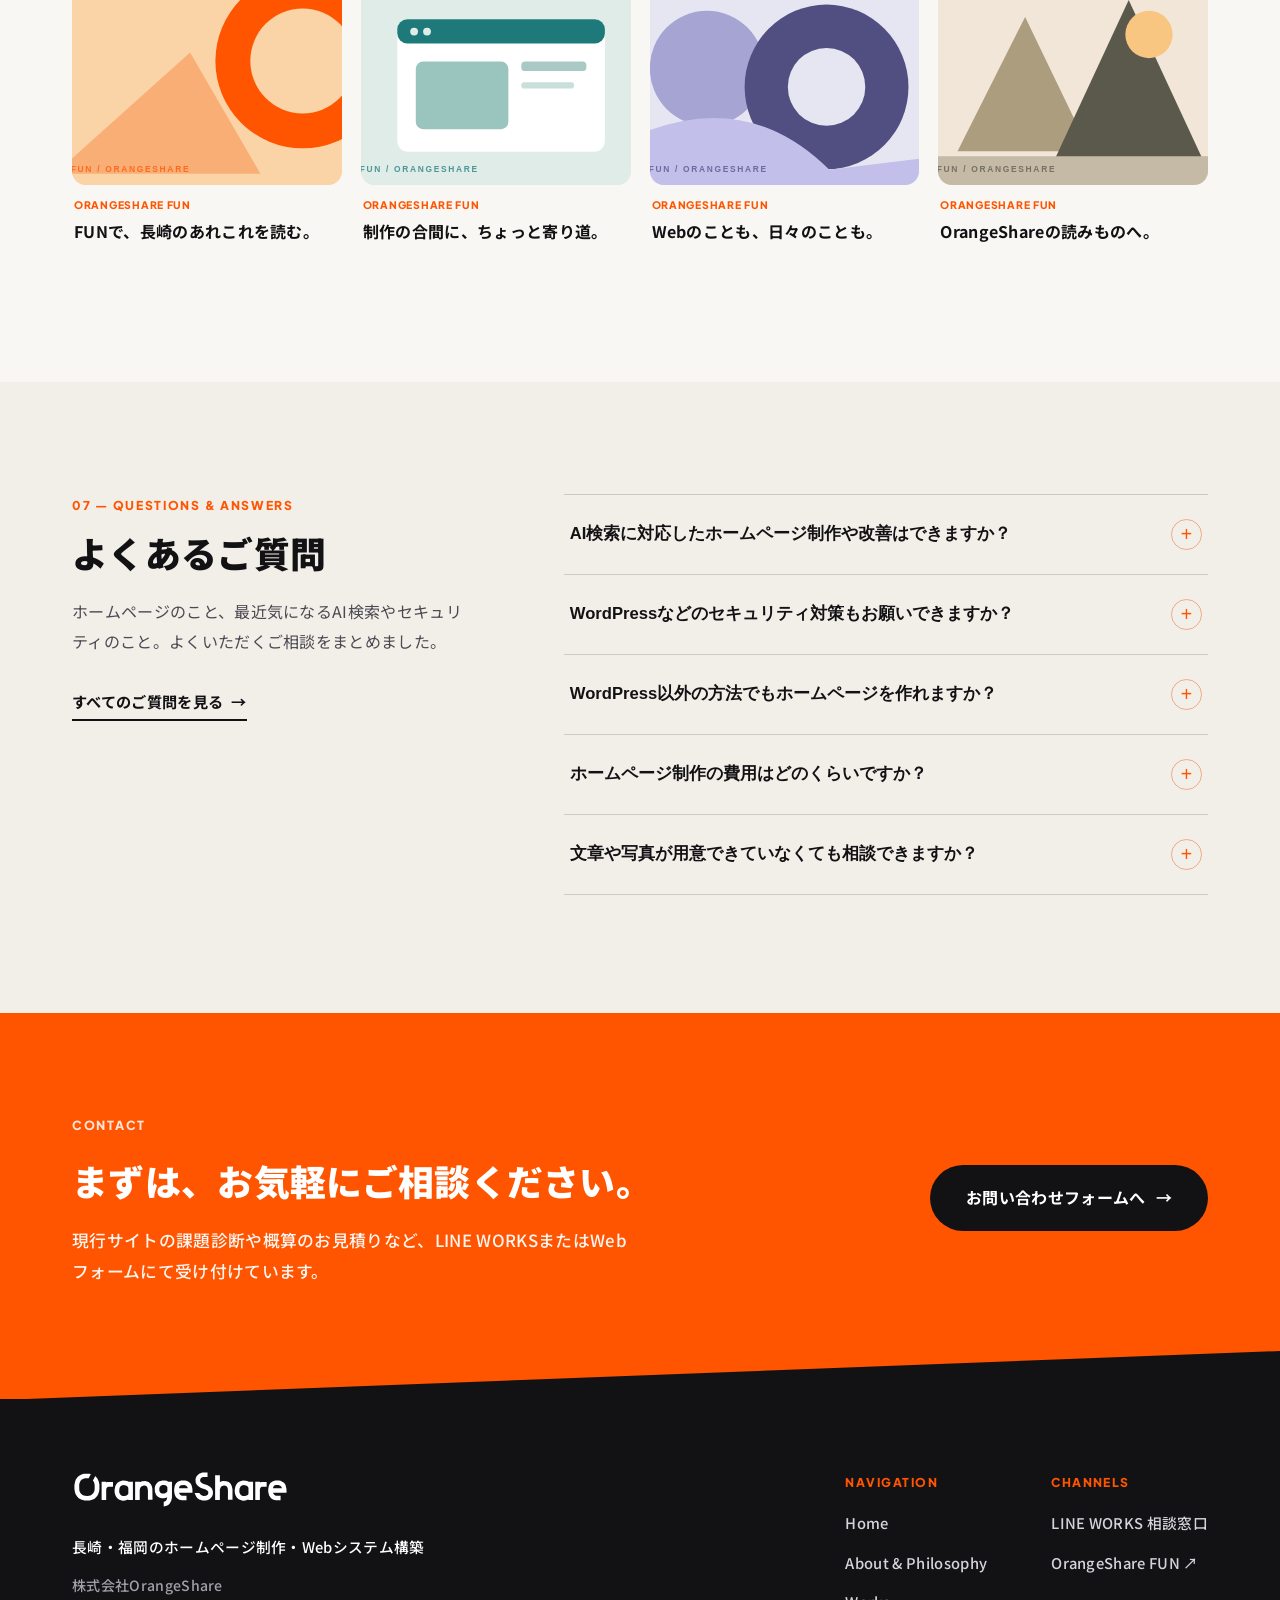
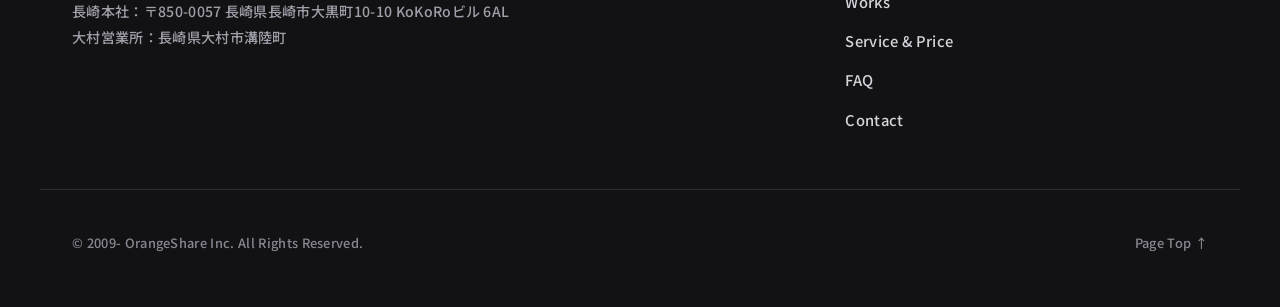
==== commit bc6b3426: "Refine Seishin image framing and document drone footage and real field photography" ====
--- a/index.html
+++ b/index.html
@@ -13,7 +13,7 @@
   <link rel="preconnect" href="https://fonts.googleapis.com">
   <link rel="preconnect" href="https://fonts.gstatic.com" crossorigin>
   <link href="https://fonts.googleapis.com/css2?family=Noto+Sans+JP:wght@400;500;700;900&family=Plus+Jakarta+Sans:wght@500;600;700;800&display=swap" rel="stylesheet">
-  <link rel="stylesheet" href="css/style.css?v=seishinshot20261124a">
+  <link rel="stylesheet" href="css/style.css?v=seishinpolish20261124a">
 </head>
 <body class="page-home">
   <header class="site-header" id="top">
--- a/css/style.css
+++ b/css/style.css
@@ -1307,3 +1307,67 @@
 .case-spotlight-seishin .case-spotlight-read{color:#246887;}
 .case-spotlight-seishin+.case-spotlight{padding-top:13px;}
 @media(max-width:768px){.case-seishin .case-v2-hero-grid{grid-template-columns:1fr;}.case-seishin .case-v2-heading h1{font-size:clamp(1.85rem,5.1vw,2.4rem);}.case-seishin .case-seishin-visual{max-width:450px;}.case-seishin-image{max-width:100%;}}
+
+/* Exact client-supplied Seishin screenshot — stable local image, fit without clipping */
+.case-seishin .case-seishin-frame-viewport{aspect-ratio:1483 / 830;}
+.case-seishin .case-seishin-frame-viewport img{width:100%;height:100%;object-fit:contain;object-position:center center;}
+.case-spotlight-seishin .case-spotlight-img{aspect-ratio:1483/830;}
+.case-spotlight-seishin .case-spotlight-img img{width:100%;height:100%;object-fit:contain;object-position:center center;}
+.m-card--seishin .m-img{background:#071b56;}
+.m-card--seishin .m-img img{object-fit:contain;object-position:center center;}
+
+/* 2026-11-24 — Seishin screenshot breathing room, refined white framing */
+.case-seishin .case-seishin-visual-accent{display:none;}
+.case-seishin .case-seishin-visual {transform:rotate(2.4deg);}
+.case-seishin .case-seishin-visual:hover {transform:rotate(2.4deg);}
+.case-seishin .case-seishin-frame {
+  background:#fff;
+  border:0;
+  border-radius:13px;
+  padding:22px 16px 18px;
+  overflow:hidden;
+  outline:0;
+  box-shadow:0 19px 48px rgba(20,40,65,.14);
+}
+.case-seishin .case-seishin-frame-viewport {
+  background:#fff;
+  border:0;
+  border-radius:5px;
+  overflow:hidden;
+  line-height:0;
+}
+.case-seishin .case-seishin-frame-viewport img {
+  display:block;
+  width:100%;
+  height:auto;
+  object-fit:contain;
+  object-position:center;
+}
+.case-spotlight-seishin .case-spotlight-img {
+  background:#fff;
+  padding:17px 14px 11px;
+  border-radius:10px;
+  aspect-ratio:auto;
+}
+.case-spotlight-seishin .case-spotlight-img img {
+  display:block;
+  width:100%;
+  height:auto;
+  object-fit:contain;
+  object-position:center;
+}
+.m-card--seishin .m-img {
+  background:#fff;
+  padding:13px 11px 7px;
+}
+.m-card--seishin .m-img img {
+  width:100%;
+  height:100%;
+  object-fit:contain;
+  object-position:center;
+}
+@media(max-width:768px){
+  .case-seishin .case-seishin-frame{padding:16px 11px 12px;}
+  .case-spotlight-seishin .case-spotlight-img{padding:12px 10px 8px;}
+  .m-card--seishin .m-img{padding:10px 8px 6px;}
+}
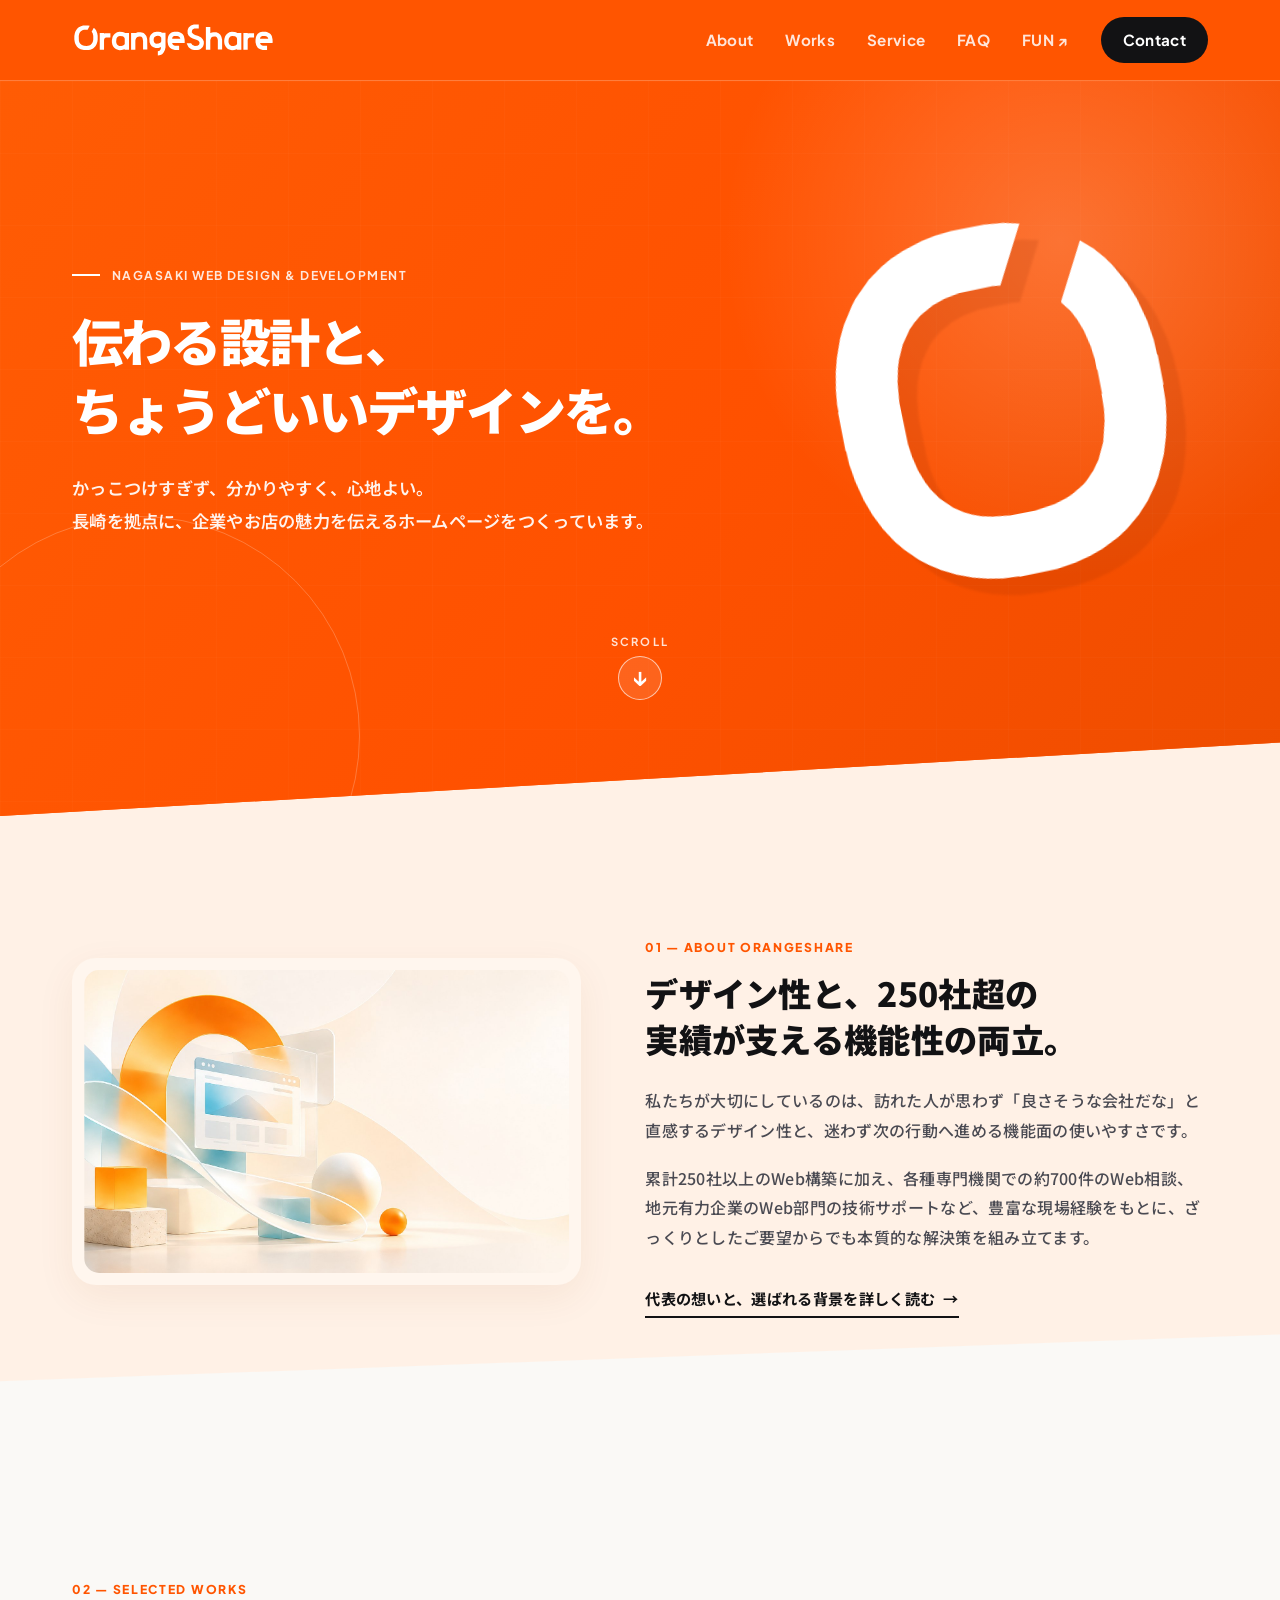
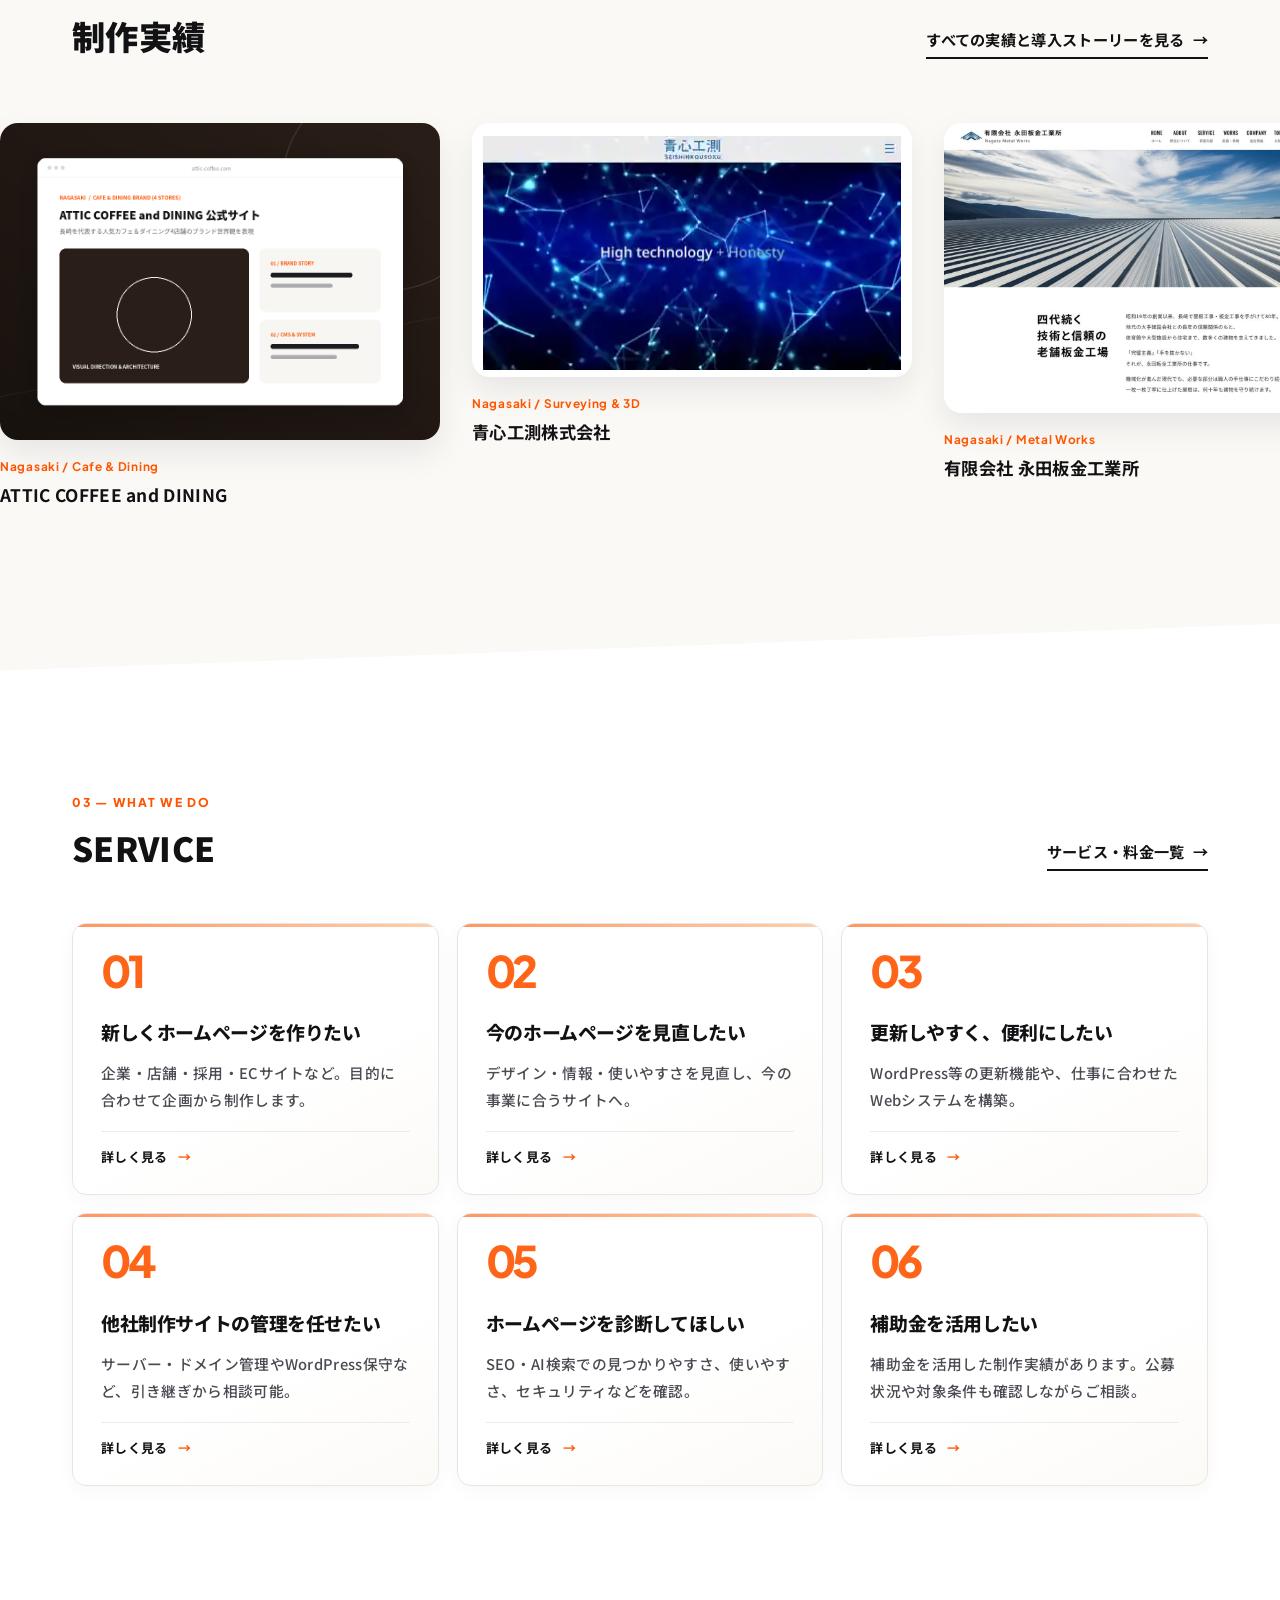
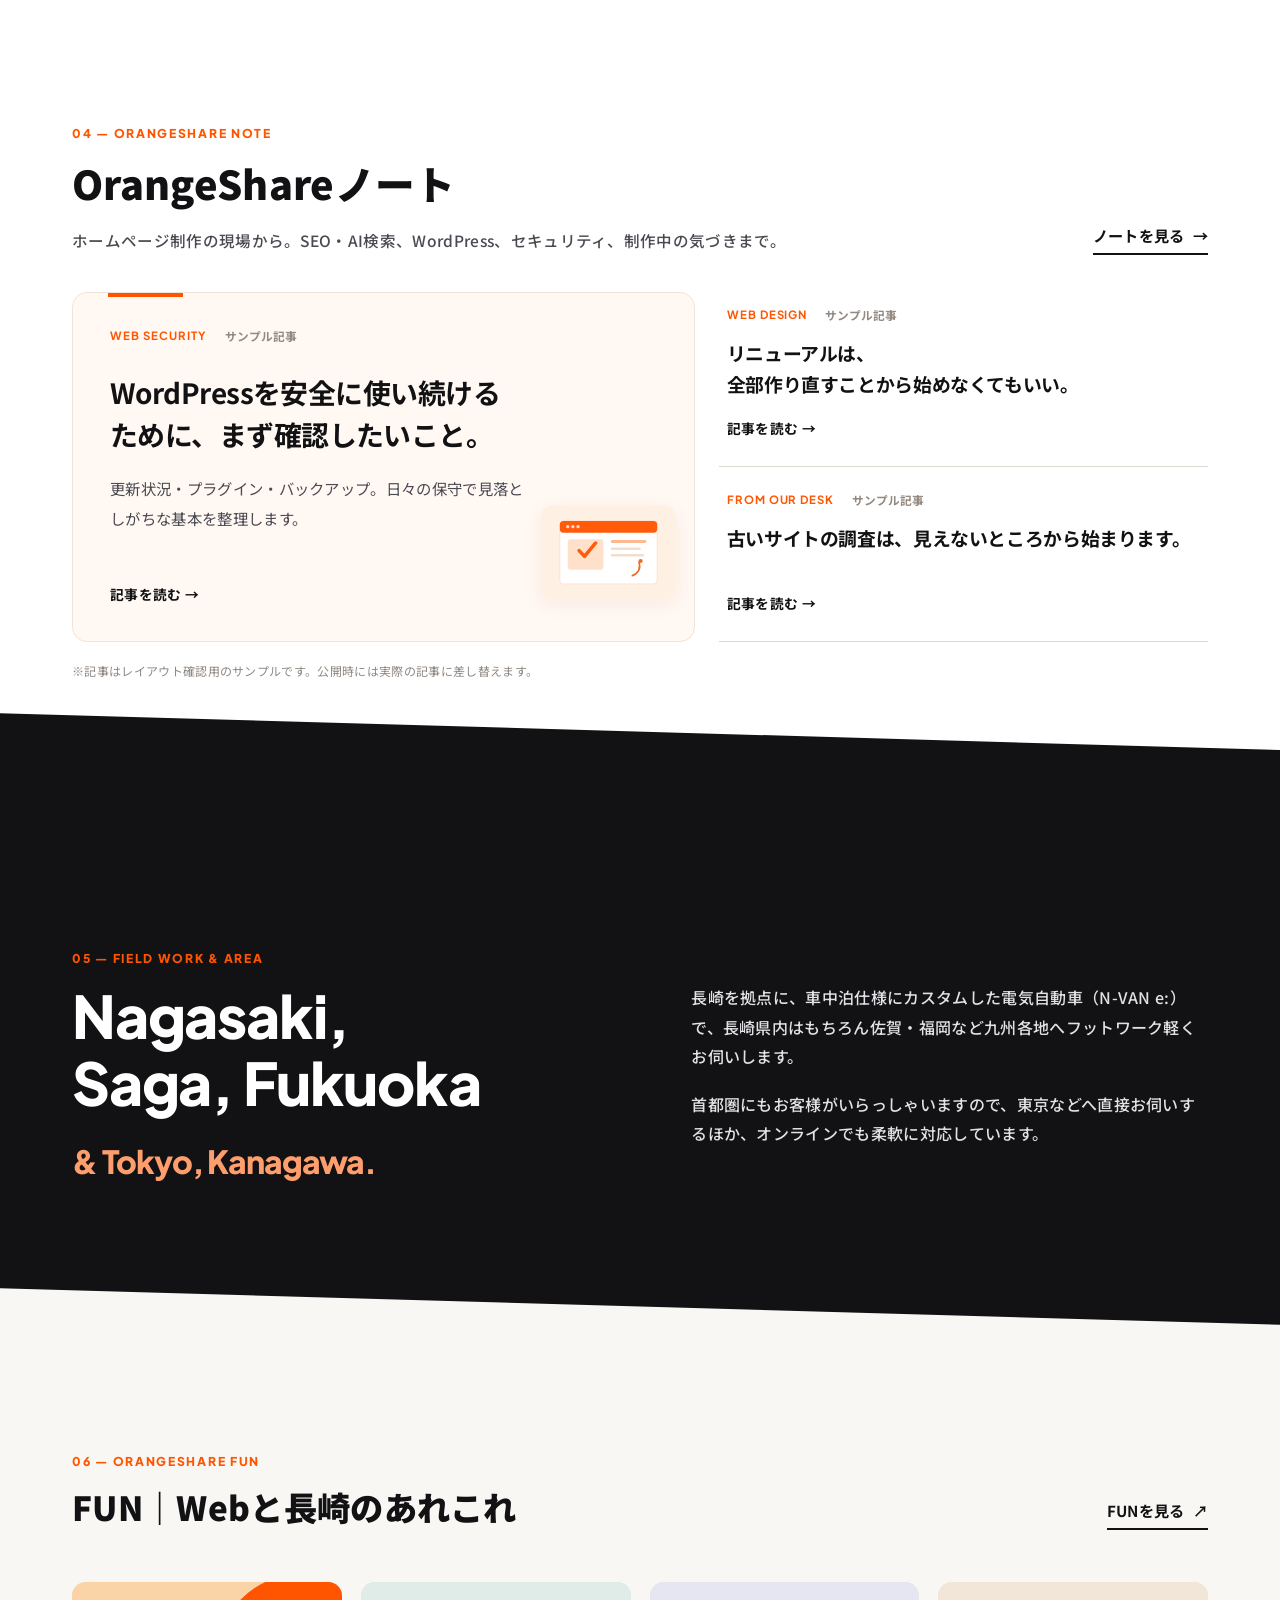
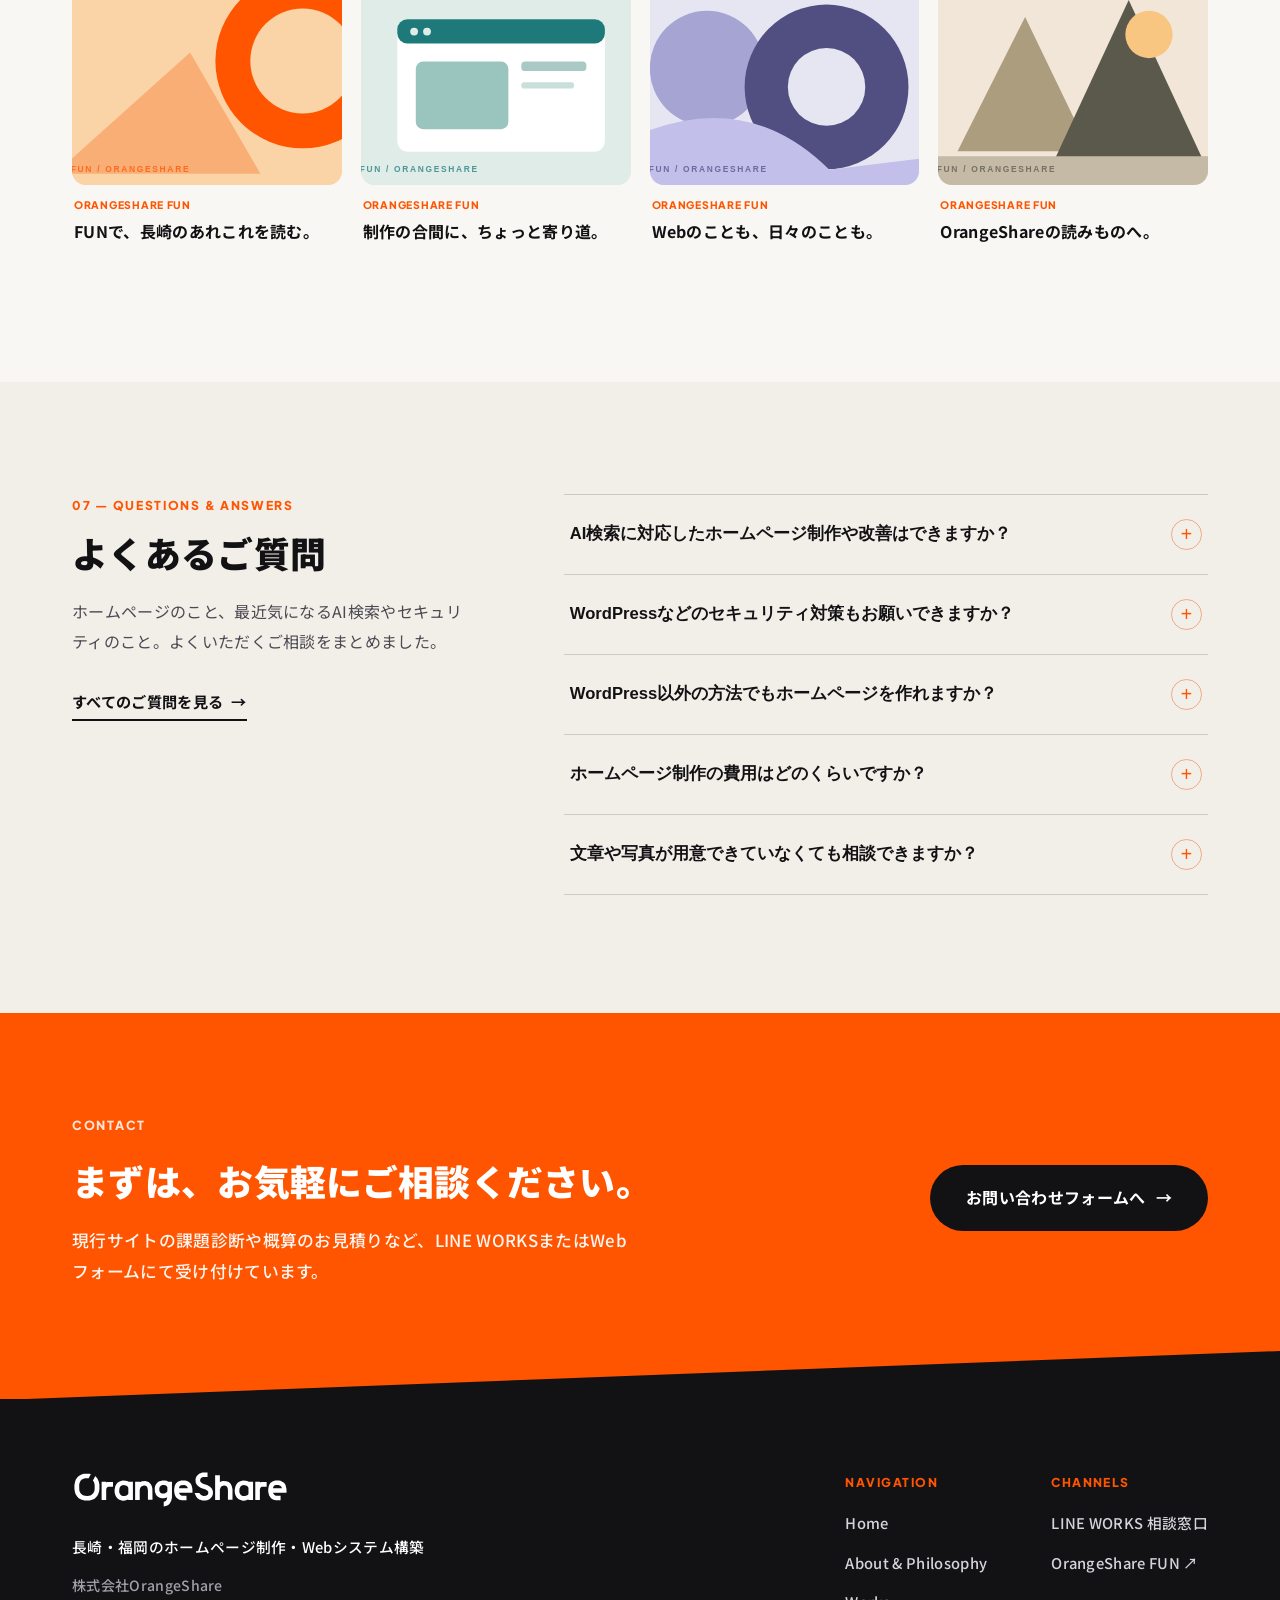
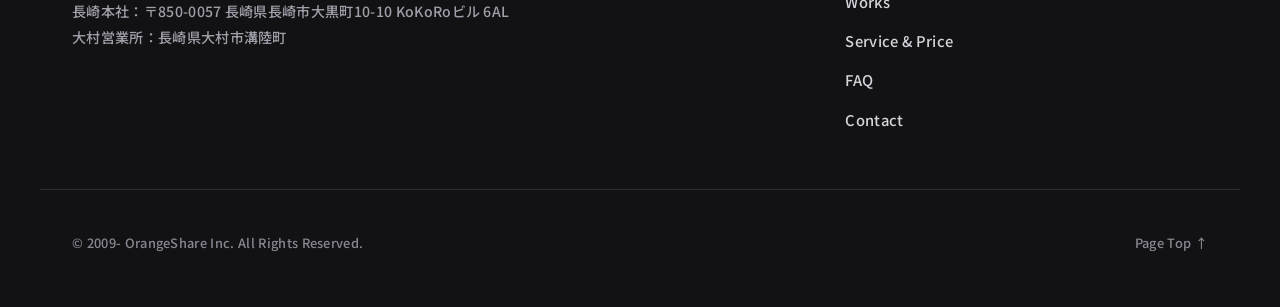
==== commit f4c37bc8: "Add Attic case to homepage, Works and warm multi-shop story style" ====
--- a/index.html
+++ b/index.html
@@ -13,7 +13,7 @@
   <link rel="preconnect" href="https://fonts.googleapis.com">
   <link rel="preconnect" href="https://fonts.gstatic.com" crossorigin>
   <link href="https://fonts.googleapis.com/css2?family=Noto+Sans+JP:wght@400;500;700;900&family=Plus+Jakarta+Sans:wght@500;600;700;800&display=swap" rel="stylesheet">
-  <link rel="stylesheet" href="css/style.css?v=seishinpolish20261124a">
+  <link rel="stylesheet" href="css/style.css?v=attic20261124a">
 </head>
 <body class="page-home">
   <header class="site-header" id="top">
@@ -103,9 +103,10 @@
       </div>
       <div class="marquee-wrapper" aria-label="制作実績横スクロールギャラリー">
         <div class="marquee-track">
-          <a href="works-seishin.html" class="m-card m-card--seishin"><div class="m-img"><img src="images/work-seishin.webp" alt="青心工測株式会社公式サイトの3D測量イメージ" loading="lazy"></div><div class="m-info"><span>Nagasaki / Surveying &amp; 3D</span><h3>青心工測株式会社</h3></div></a>
+          <a href="works-attic.html" class="m-card"><div class="m-img"><img src="images/work-attic.png" alt="ATTIC COFFEE"></div><div class="m-info"><span>Nagasaki / Cafe &amp; Dining</span><h3>ATTIC COFFEE and DINING</h3></div></a>
+          <a href="works-seishin.html" class="m-card m-card--seishin"><div class="m-img"><img src="images/work-seishin.webp" alt="青心工測株式会社の公式サイトのスクリーンショット" loading="lazy"></div><div class="m-info"><span>Nagasaki / Surveying &amp; 3D</span><h3>青心工測株式会社</h3></div></a>
           <a href="works-nagata.html" class="m-card"><div class="m-img"><img src="images/work-nagata.jpg" alt="有限会社永田板金工業所 公式ホームページ" width="1484" height="978"></div><div class="m-info"><span>Nagasaki / Metal Works</span><h3>有限会社 永田板金工業所</h3></div></a>
-          <a href="works.html#attic" class="m-card"><div class="m-img"><img src="images/work-attic.png" alt="ATTIC COFFEE"></div><div class="m-info"><span>Nagasaki / Cafe &amp; Dining</span><h3>ATTIC COFFEE and DINING</h3></div></a>
+          
           <a href="works.html#kobundo" class="m-card"><div class="m-img"><img src="images/work-kobundo.png" alt="好文堂書店"></div><div class="m-info"><span>Nagasaki / Bookstore</span><h3>好文堂書店 コーポレート・イベントサイト</h3></div></a>
           <a href="works.html#fbc" class="m-card"><div class="m-img"><img src="images/work-fbc.png" alt="FBCインターナショナル"></div><div class="m-info"><span>Tokyo / Coffee Culture</span><h3>FBCインターナショナル</h3></div></a>
           <a href="works.html#jewel" class="m-card"><div class="m-img"><img src="images/work-jewel.png" alt="ジュエコロジー"></div><div class="m-info"><span>Nagasaki → Tokyo / Jewelry</span><h3>ジュエコロジー</h3></div></a>
@@ -113,9 +114,10 @@
           <a href="works.html#system" class="m-card"><div class="m-img"><img src="images/work-system.png" alt="長崎県司法書士会"></div><div class="m-info"><span>Public / System</span><h3>長崎県司法書士会・公的機関 Webシステム</h3></div></a>
           <a href="works.html#recruit" class="m-card"><div class="m-img"><img src="images/work-recruit.png" alt="リクルートサイト"></div><div class="m-info"><span>Nagasaki / Recruitment</span><h3>地元有力メディア・住宅企業 リクルートサイト</h3></div></a>
 
+          <a href="works-attic.html" class="m-card" aria-hidden="true" tabindex="-1"><div class="m-img"><img src="images/work-attic.png" alt=""></div><div class="m-info"><span>Nagasaki / Cafe &amp; Dining</span><h3>ATTIC COFFEE and DINING</h3></div></a>
           <a href="works-seishin.html" class="m-card m-card--seishin" aria-hidden="true" tabindex="-1"><div class="m-img"><img src="images/work-seishin.webp" alt="" loading="lazy"></div><div class="m-info"><span>Nagasaki / Surveying &amp; 3D</span><h3>青心工測株式会社</h3></div></a>
           <a href="works-nagata.html" class="m-card" aria-hidden="true" tabindex="-1"><div class="m-img"><img src="images/work-nagata.jpg" alt="" width="1484" height="978"></div><div class="m-info"><span>Nagasaki / Metal Works</span><h3>有限会社 永田板金工業所</h3></div></a>
-          <a href="works.html#attic" class="m-card" aria-hidden="true" tabindex="-1"><div class="m-img"><img src="images/work-attic.png" alt=""></div><div class="m-info"><span>Nagasaki / Cafe &amp; Dining</span><h3>ATTIC COFFEE and DINING</h3></div></a>
+          
           <a href="works.html#kobundo" class="m-card" aria-hidden="true" tabindex="-1"><div class="m-img"><img src="images/work-kobundo.png" alt=""></div><div class="m-info"><span>Nagasaki / Bookstore</span><h3>好文堂書店 コーポレート・イベントサイト</h3></div></a>
           <a href="works.html#fbc" class="m-card" aria-hidden="true" tabindex="-1"><div class="m-img"><img src="images/work-fbc.png" alt=""></div><div class="m-info"><span>Tokyo / Coffee Culture</span><h3>FBCインターナショナル</h3></div></a>
           <a href="works.html#jewel" class="m-card" aria-hidden="true" tabindex="-1"><div class="m-img"><img src="images/work-jewel.png" alt=""></div><div class="m-info"><span>Nagasaki → Tokyo / Jewelry</span><h3>ジュエコロジー</h3></div></a>
--- a/css/style.css
+++ b/css/style.css
@@ -1371,3 +1371,30 @@
   .case-spotlight-seishin .case-spotlight-img{padding:12px 10px 8px;}
   .m-card--seishin .m-img{padding:10px 8px 6px;}
 }
+
+/* ATTIC project case: warm editorial tone, multi-location distinctions */
+.case-attic .case-attic-hero{background:linear-gradient(124deg,#f8f5ef 0%,#fff8f0 52%,#f4ede4 100%);}
+.case-attic .case-v2-heading h1{font-size:clamp(1.9rem,2.5vw,3.04rem);line-height:1.52;}
+.case-attic .case-v2-heading>p{max-width:560px;}
+.case-attic .case-attic-visual,.case-attic .case-attic-visual:hover{transform:rotate(3deg);}
+.case-attic .case-attic-frame{border:0;padding:18px;background:#fff;border-radius:12px;box-shadow:0 18px 50px rgba(65,45,28,.16);}
+.case-attic .case-attic-frame-viewport{aspect-ratio:1.5;background:#f3eee7;overflow:hidden;line-height:0;}
+.case-attic .case-attic-frame-viewport img{display:block;width:100%;height:100%;object-fit:contain;object-position:center center;}
+.case-attic .case-v2-client-heading{border-left-color:#a97448;}
+.case-attic .case-v2-summary{background:#f6f2ed;}
+.case-attic .case-v2-summary-card{border-color:#eee5da;}
+.case-attic .case-v2-story-label span{color:#f3e7db;}
+.case-attic .case-v2-story-label p,.case-attic .case-v2-summary-card>span,.case-attic .case-v2-feature-grid span{color:#b17644;}
+.case-attic .case-v2-highlight{background:#f9f3ec;}
+.case-attic .case-v2-highlight span{color:#b17644;}
+.case-attic-shops{display:grid;grid-template-columns:repeat(2,minmax(0,1fr));gap:13px;margin:30px 0;}
+.case-attic-shops>div{border:1px solid #e9e2d9;border-radius:9px;padding:25px;background:#fdfbf8;}
+.case-attic-shops>div>span{font:800 .69rem 'Plus Jakarta Sans',sans-serif;letter-spacing:.12em;color:#a97448;display:block;margin-bottom:12px;}
+.case-attic-shops strong{display:block;font-size:1.05rem;margin-bottom:10px;}
+.case-attic-shops p{font-size:.87rem;line-height:1.85;color:#625d57;margin:0;}
+.case-spotlight-attic{padding-top:63px;padding-bottom:18px;}
+.case-spotlight-attic .case-spotlight-img{background:#f6f1eb;padding:10px;aspect-ratio:1.55;}
+.case-spotlight-attic .case-spotlight-img img{object-fit:contain;}
+.case-spotlight-attic .case-spotlight-overline,.case-spotlight-attic .case-spotlight-read{color:#a97448;}
+.case-spotlight-attic+.case-spotlight{padding-top:12px;}
+@media(max-width:768px){.case-attic-shops{grid-template-columns:1fr;}.case-attic .case-v2-heading h1{font-size:clamp(1.9rem,5.15vw,2.5rem);}.case-attic .case-v2-hero-grid{grid-template-columns:1fr;}.case-attic .case-attic-frame{padding:12px;}}
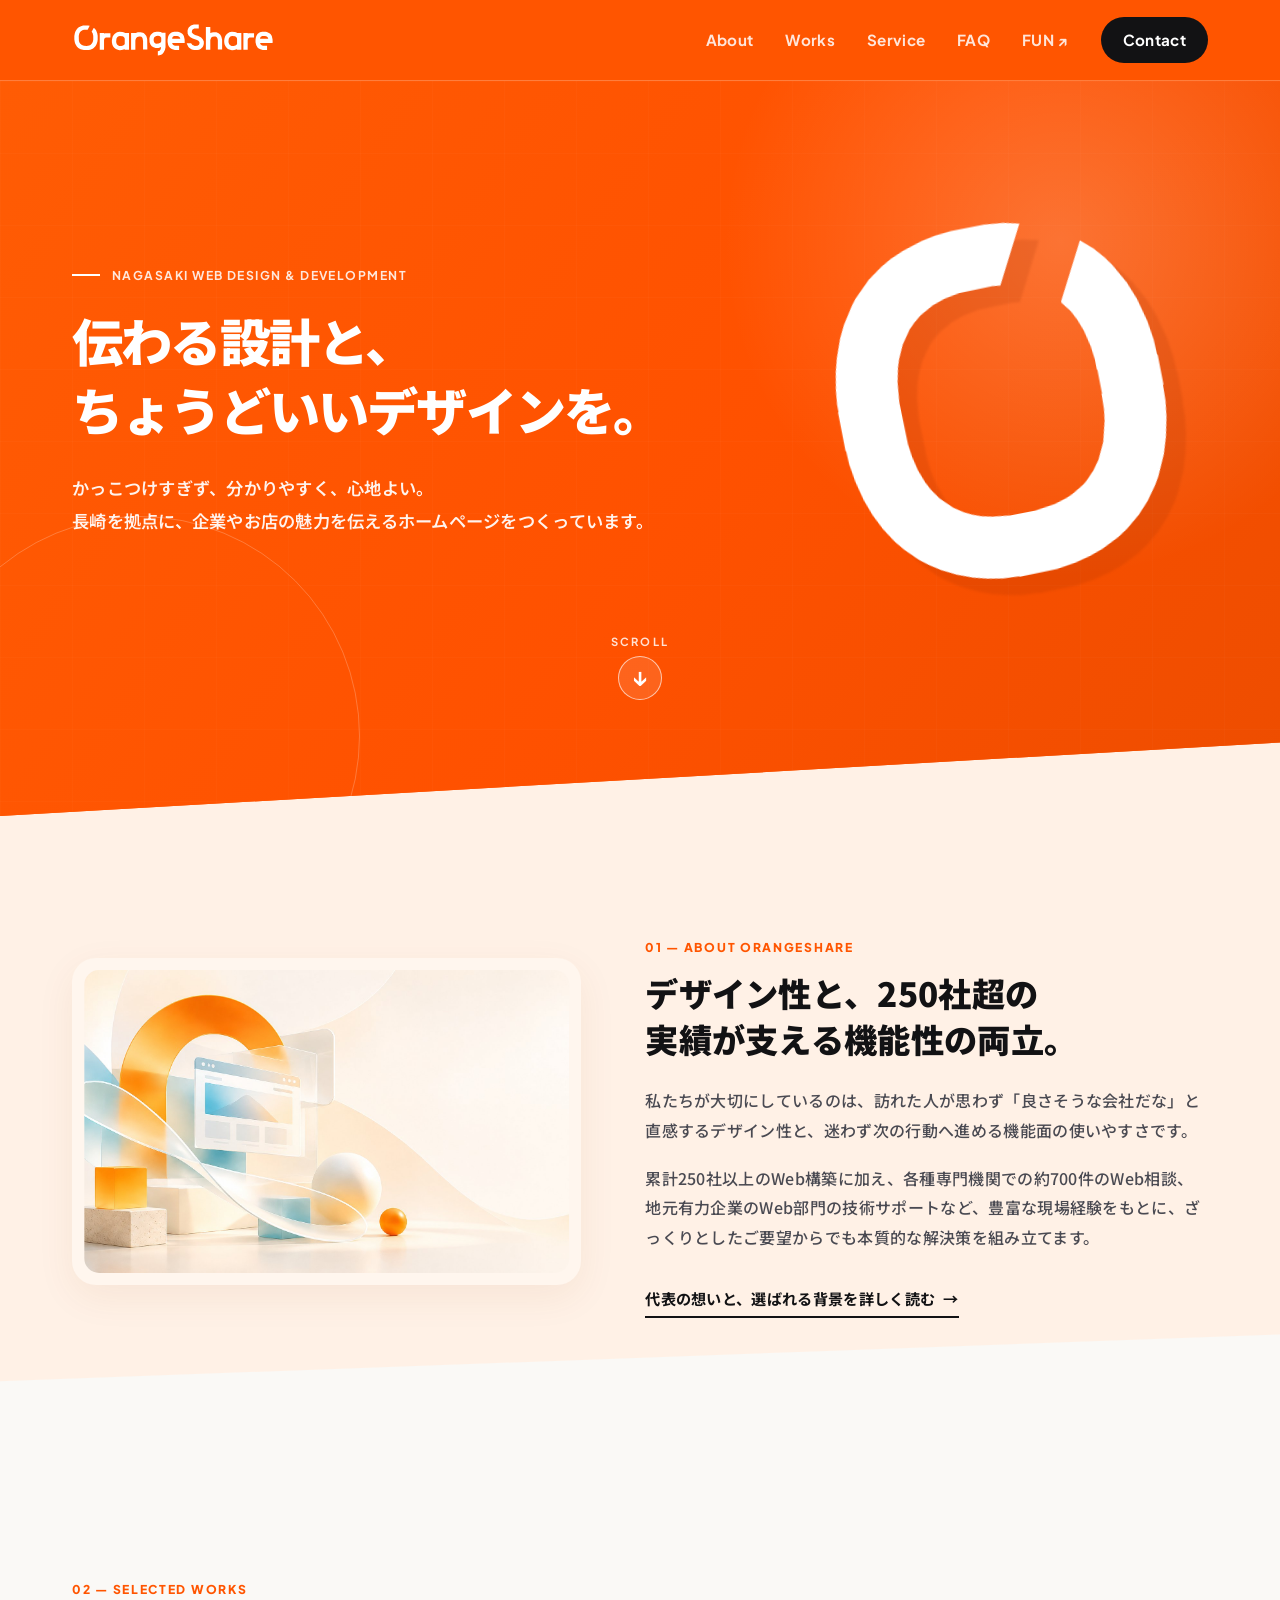
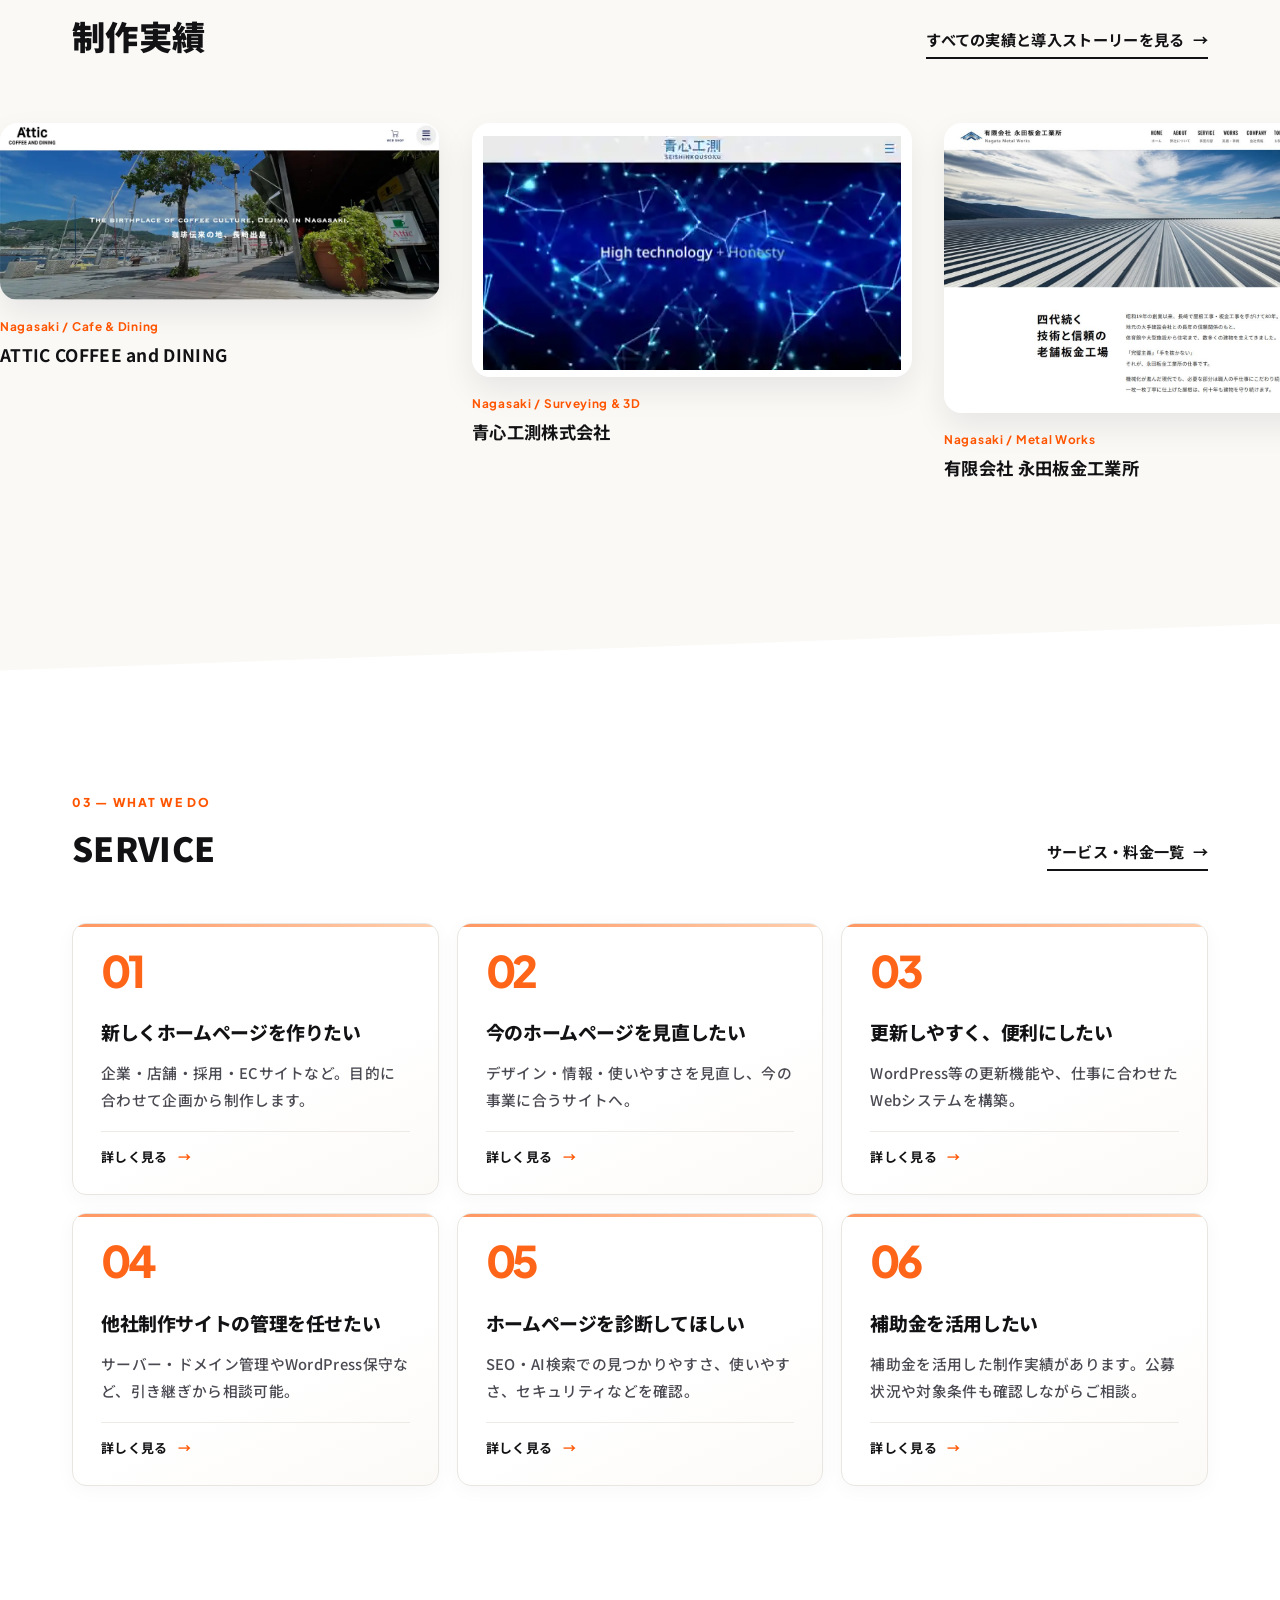
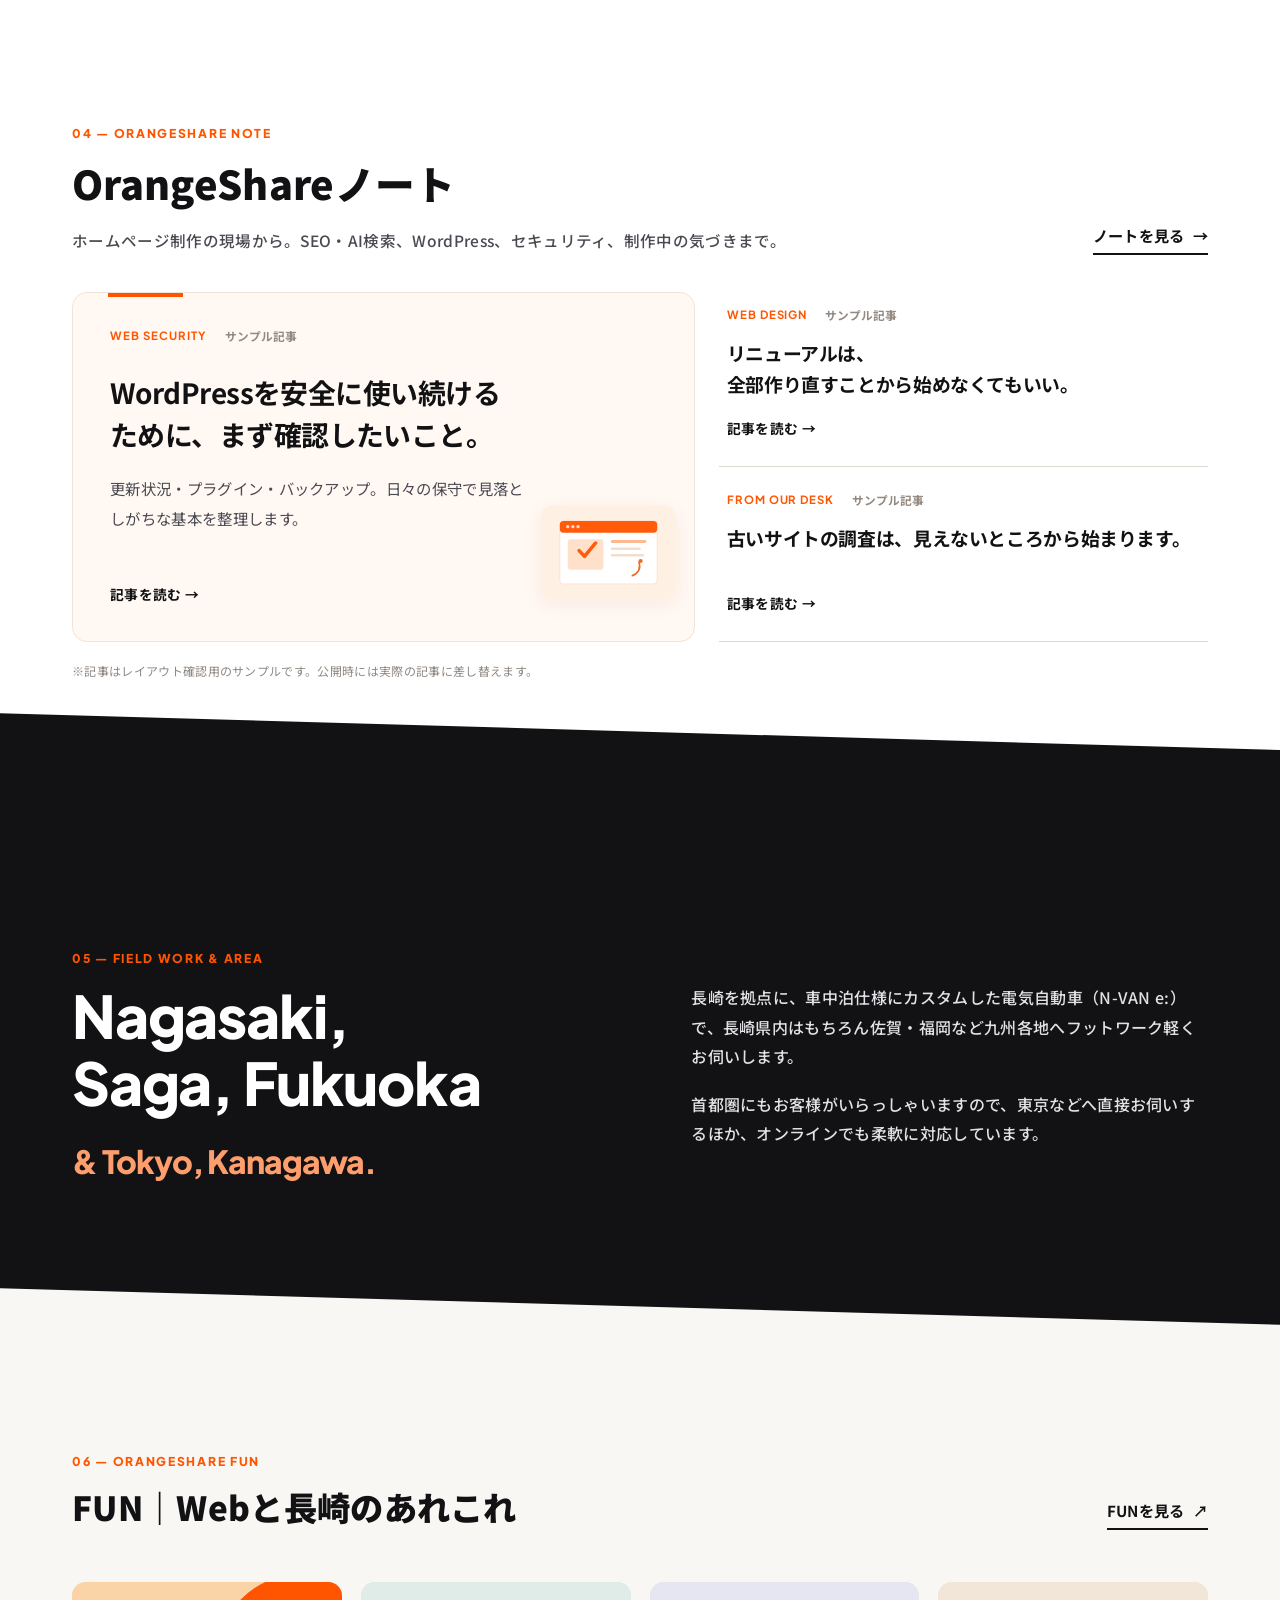
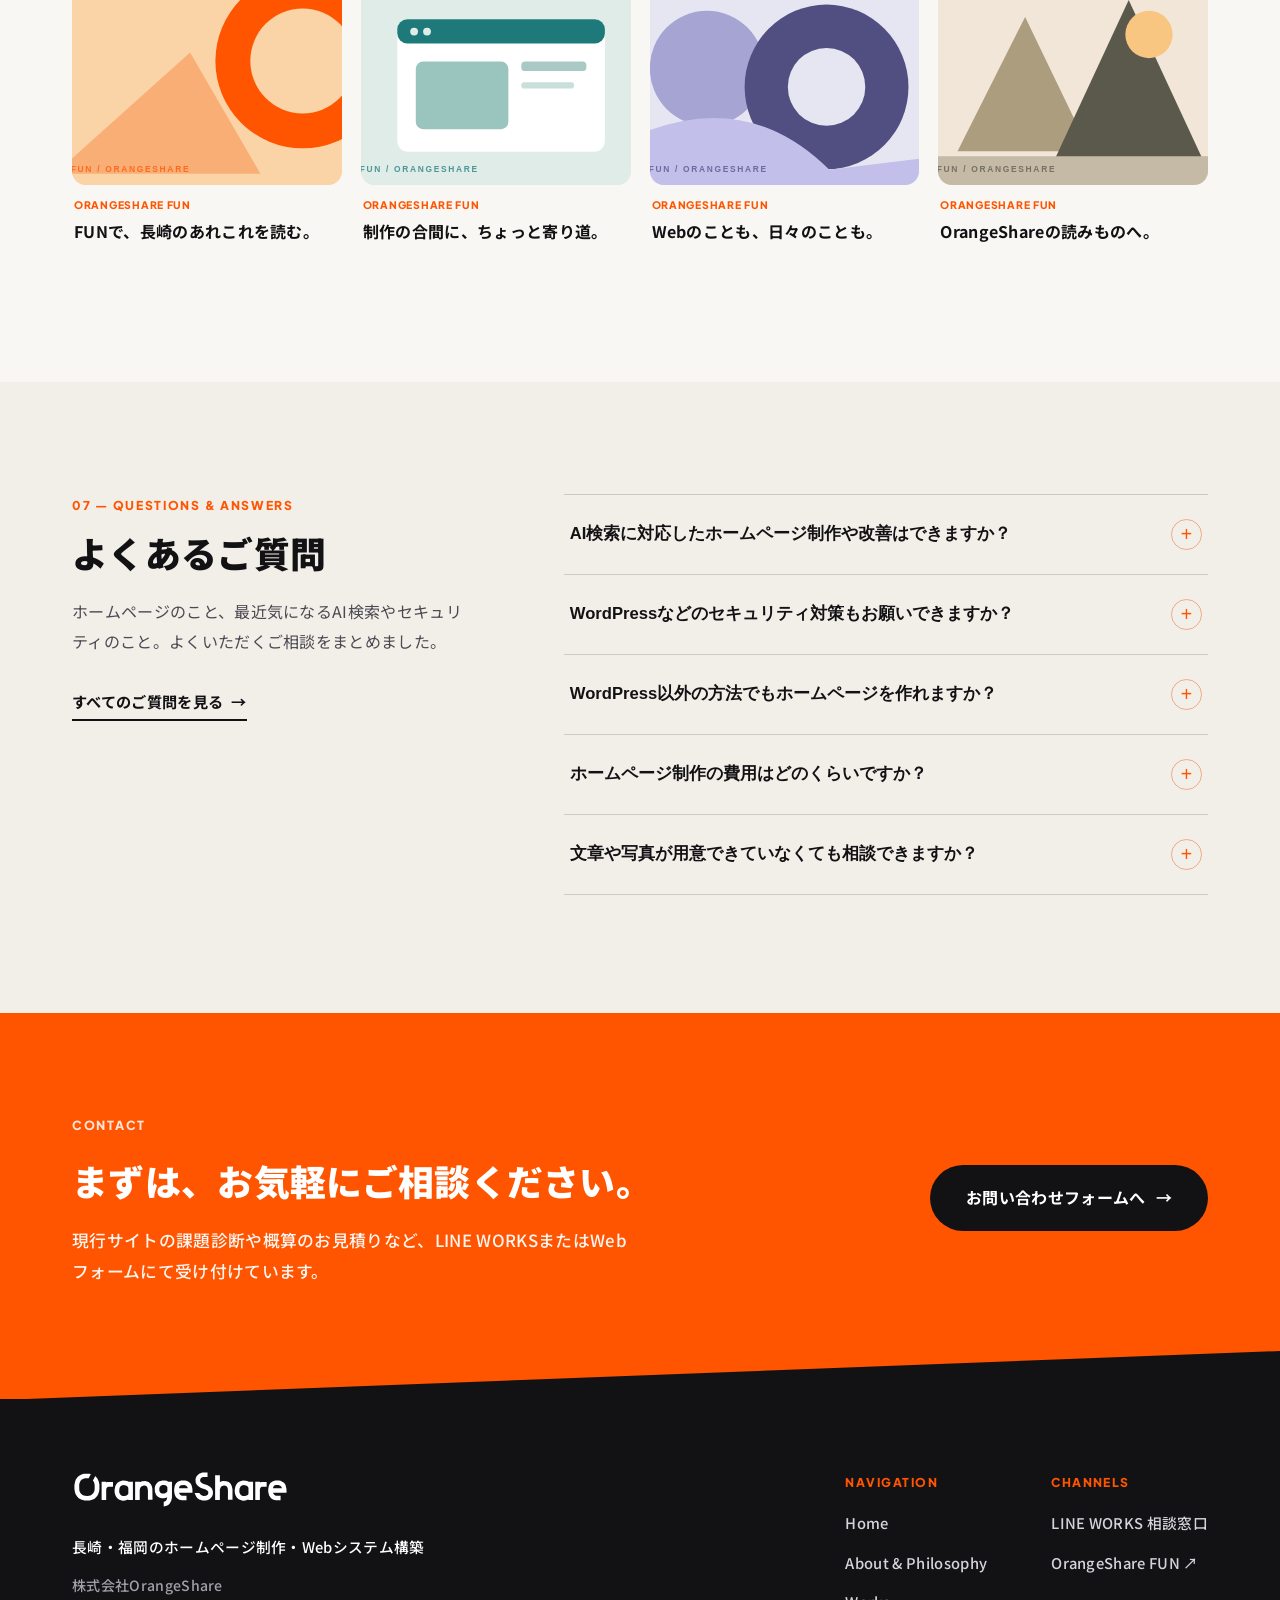
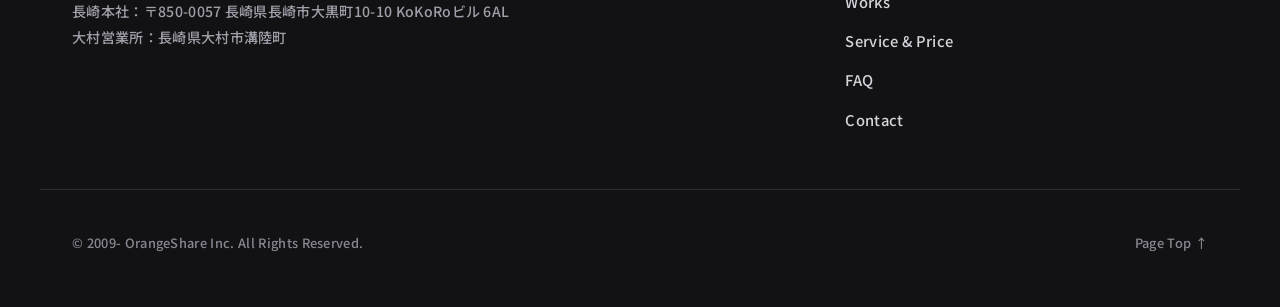
==== commit 37add175: "Add supplied ATTIC screenshot and photos to ATTIC and Nagata case studies" ====
--- a/index.html
+++ b/index.html
@@ -13,7 +13,7 @@
   <link rel="preconnect" href="https://fonts.googleapis.com">
   <link rel="preconnect" href="https://fonts.gstatic.com" crossorigin>
   <link href="https://fonts.googleapis.com/css2?family=Noto+Sans+JP:wght@400;500;700;900&family=Plus+Jakarta+Sans:wght@500;600;700;800&display=swap" rel="stylesheet">
-  <link rel="stylesheet" href="css/style.css?v=attic20261124a">
+  <link rel="stylesheet" href="css/style.css?v=casephotos20261124b">
 </head>
 <body class="page-home">
   <header class="site-header" id="top">
@@ -103,7 +103,7 @@
       </div>
       <div class="marquee-wrapper" aria-label="制作実績横スクロールギャラリー">
         <div class="marquee-track">
-          <a href="works-attic.html" class="m-card"><div class="m-img"><img src="images/work-attic.png" alt="ATTIC COFFEE"></div><div class="m-info"><span>Nagasaki / Cafe &amp; Dining</span><h3>ATTIC COFFEE and DINING</h3></div></a>
+          <a href="works-attic.html" class="m-card"><div class="m-img"><img src="images/work-attic-screenshot.webp" alt="ATTIC COFFEE"></div><div class="m-info"><span>Nagasaki / Cafe &amp; Dining</span><h3>ATTIC COFFEE and DINING</h3></div></a>
           <a href="works-seishin.html" class="m-card m-card--seishin"><div class="m-img"><img src="images/work-seishin.webp" alt="青心工測株式会社の公式サイトのスクリーンショット" loading="lazy"></div><div class="m-info"><span>Nagasaki / Surveying &amp; 3D</span><h3>青心工測株式会社</h3></div></a>
           <a href="works-nagata.html" class="m-card"><div class="m-img"><img src="images/work-nagata.jpg" alt="有限会社永田板金工業所 公式ホームページ" width="1484" height="978"></div><div class="m-info"><span>Nagasaki / Metal Works</span><h3>有限会社 永田板金工業所</h3></div></a>
           
@@ -114,7 +114,7 @@
           <a href="works.html#system" class="m-card"><div class="m-img"><img src="images/work-system.png" alt="長崎県司法書士会"></div><div class="m-info"><span>Public / System</span><h3>長崎県司法書士会・公的機関 Webシステム</h3></div></a>
           <a href="works.html#recruit" class="m-card"><div class="m-img"><img src="images/work-recruit.png" alt="リクルートサイト"></div><div class="m-info"><span>Nagasaki / Recruitment</span><h3>地元有力メディア・住宅企業 リクルートサイト</h3></div></a>
 
-          <a href="works-attic.html" class="m-card" aria-hidden="true" tabindex="-1"><div class="m-img"><img src="images/work-attic.png" alt=""></div><div class="m-info"><span>Nagasaki / Cafe &amp; Dining</span><h3>ATTIC COFFEE and DINING</h3></div></a>
+          <a href="works-attic.html" class="m-card" aria-hidden="true" tabindex="-1"><div class="m-img"><img src="images/work-attic-screenshot.webp" alt=""></div><div class="m-info"><span>Nagasaki / Cafe &amp; Dining</span><h3>ATTIC COFFEE and DINING</h3></div></a>
           <a href="works-seishin.html" class="m-card m-card--seishin" aria-hidden="true" tabindex="-1"><div class="m-img"><img src="images/work-seishin.webp" alt="" loading="lazy"></div><div class="m-info"><span>Nagasaki / Surveying &amp; 3D</span><h3>青心工測株式会社</h3></div></a>
           <a href="works-nagata.html" class="m-card" aria-hidden="true" tabindex="-1"><div class="m-img"><img src="images/work-nagata.jpg" alt="" width="1484" height="978"></div><div class="m-info"><span>Nagasaki / Metal Works</span><h3>有限会社 永田板金工業所</h3></div></a>
           
--- a/css/style.css
+++ b/css/style.css
@@ -1398,3 +1398,17 @@
 .case-spotlight-attic .case-spotlight-overline,.case-spotlight-attic .case-spotlight-read{color:#a97448;}
 .case-spotlight-attic+.case-spotlight{padding-top:12px;}
 @media(max-width:768px){.case-attic-shops{grid-template-columns:1fr;}.case-attic .case-v2-heading h1{font-size:clamp(1.9rem,5.15vw,2.5rem);}.case-attic .case-v2-hero-grid{grid-template-columns:1fr;}.case-attic .case-attic-frame{padding:12px;}}
+
+/* 2026-11-24 supplied ATTIC homepage screenshot and original-site story photos */
+.case-attic .case-attic-frame-viewport{aspect-ratio:1488/601;background:#fff;}
+.case-attic .case-attic-frame-viewport img{width:100%;height:100%;object-fit:contain;object-position:center;}
+.case-spotlight-attic .case-spotlight-img{background:#fff;aspect-ratio:2/1;padding:9px;}
+.case-spotlight-attic .case-spotlight-img img{object-fit:contain;object-position:center;}
+.m-card:has(img[src="images/work-attic-screenshot.webp"]) .m-img{background:#fff;}
+.m-card img[src="images/work-attic-screenshot.webp"]{object-fit:contain;object-position:center;}
+.case-site-photo{max-width:650px;margin:34px 0 12px;}
+.case-site-photo img{display:block;width:100%;height:auto;border-radius:9px;border:1px solid rgba(80,60,45,.12);background:#f7f5f2;}
+.case-site-photo figcaption{font-size:.76rem;line-height:1.8;margin-top:10px;color:#77716a;}
+.case-site-photo-nagata{max-width:400px;}
+.case-site-photo-nagata img{aspect-ratio:4/3;object-fit:cover;}
+@media(max-width:760px){.case-site-photo{max-width:100%;}.case-site-photo-nagata{max-width:min(100%,360px);}}
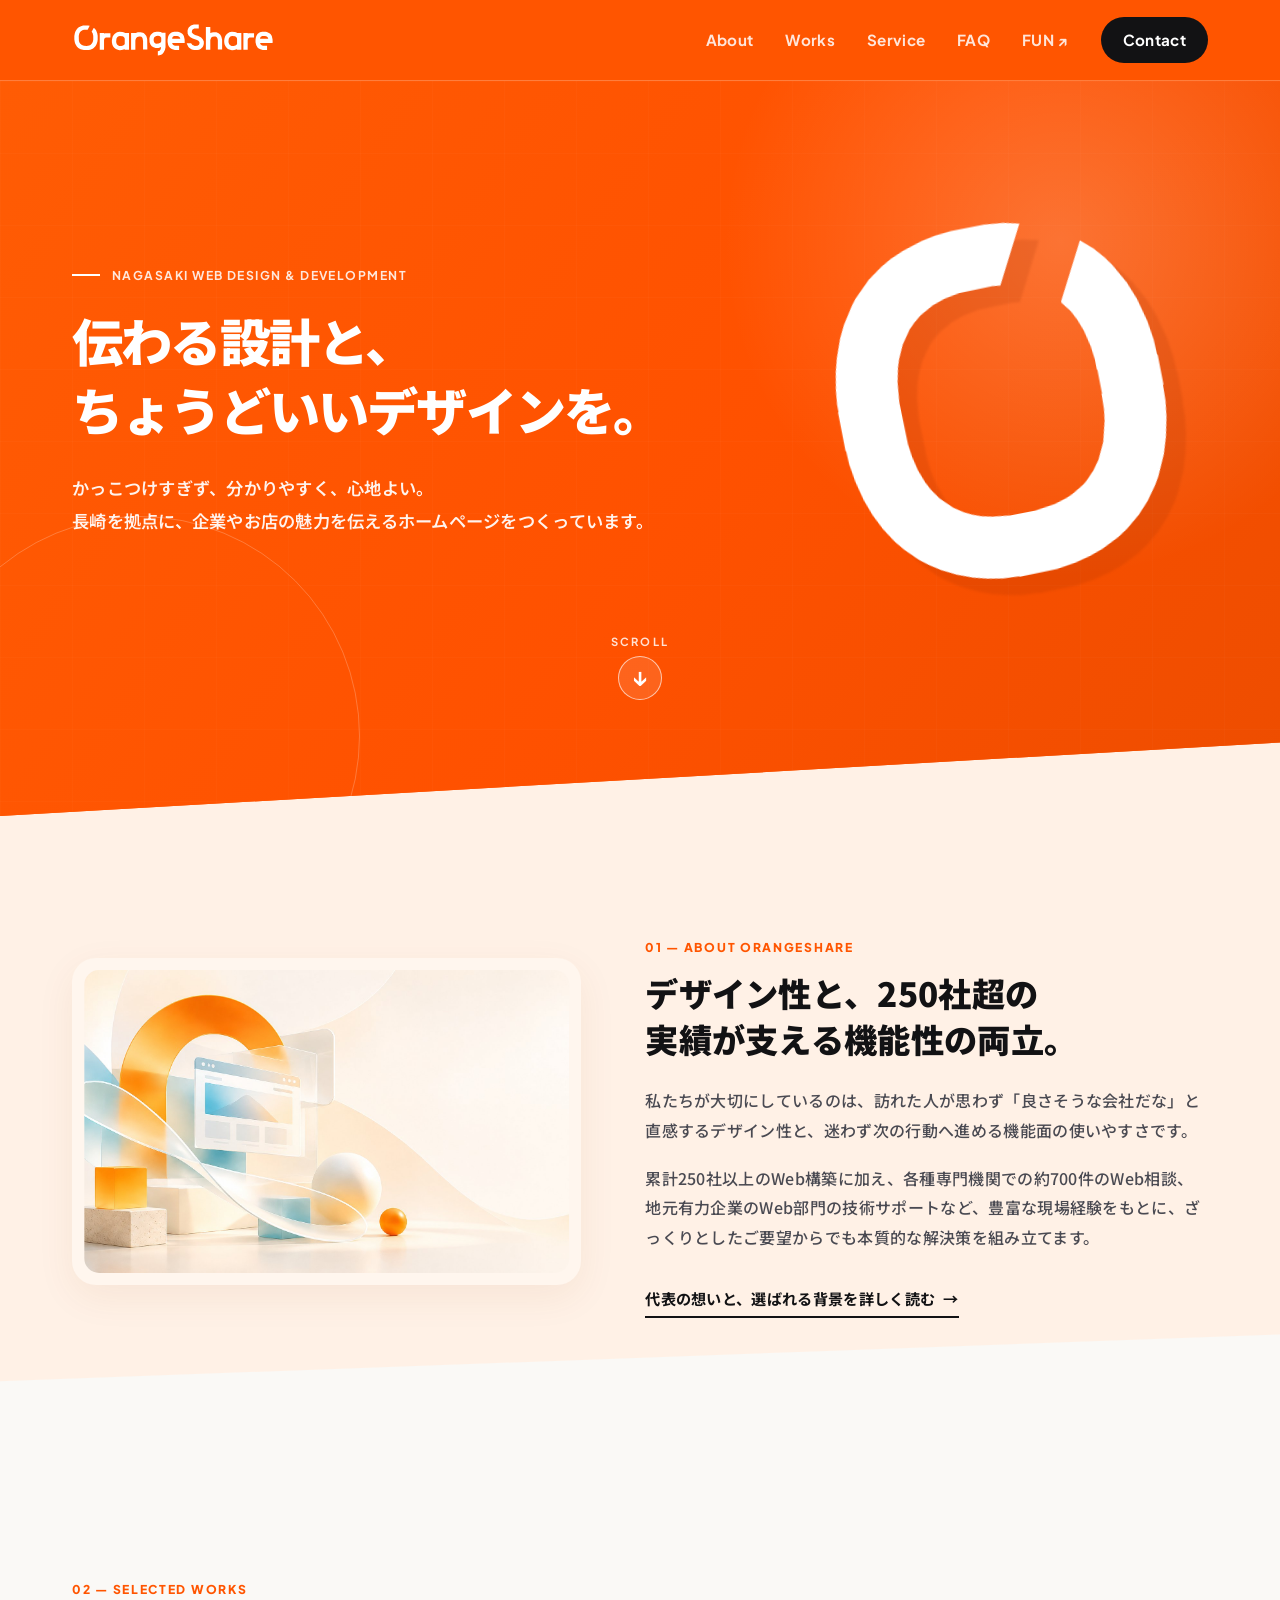
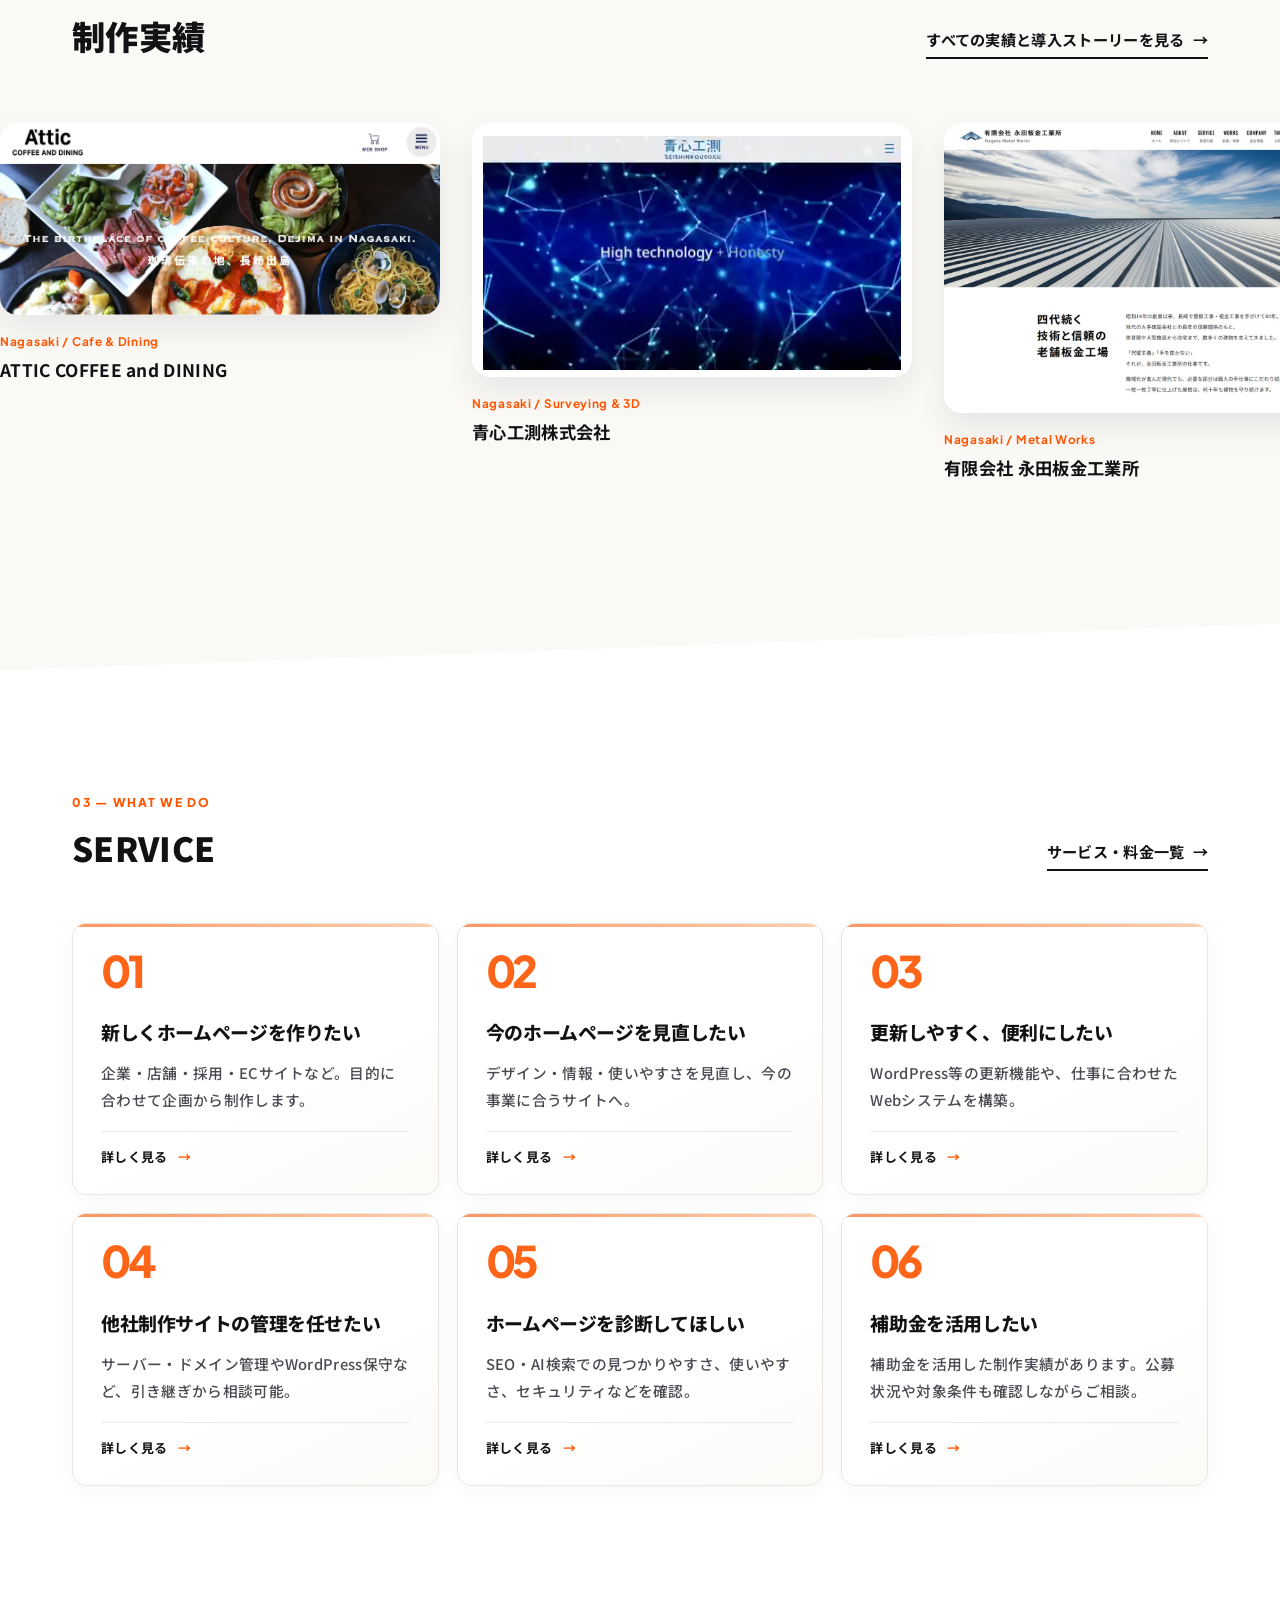
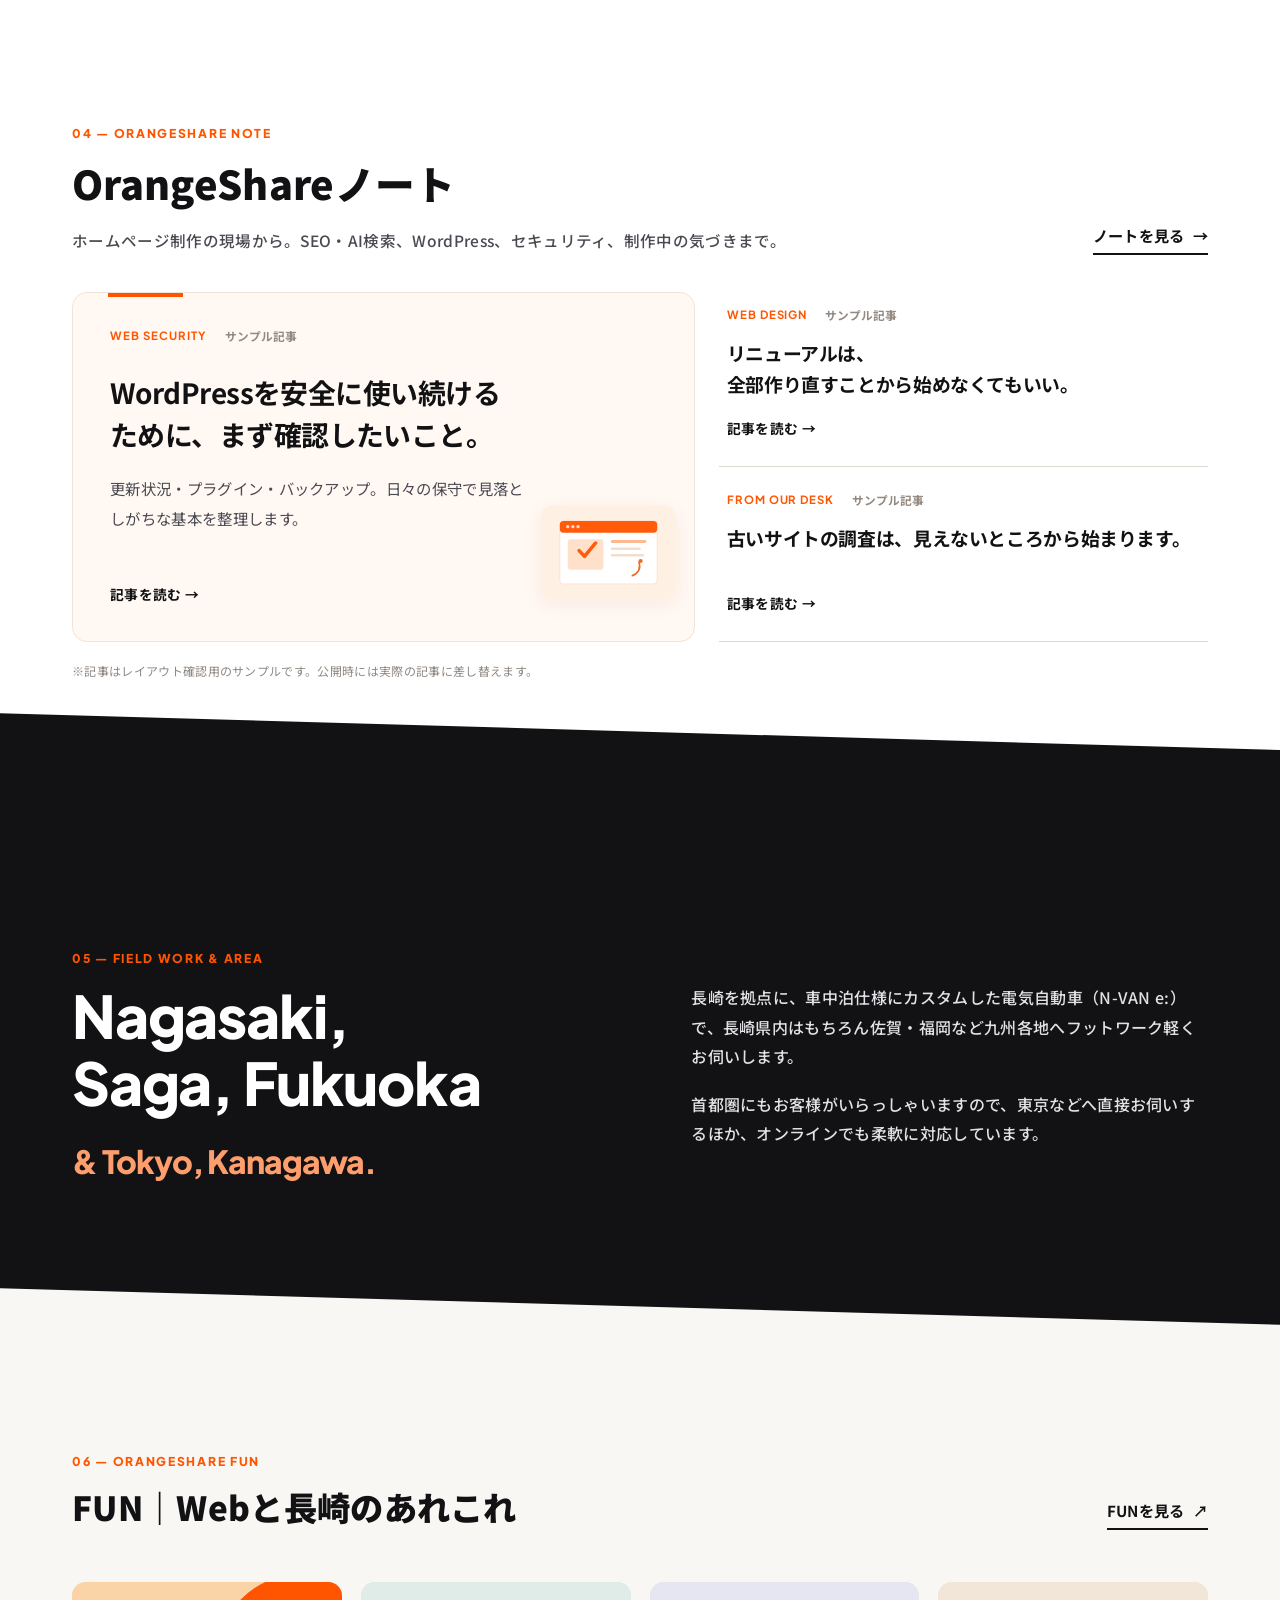
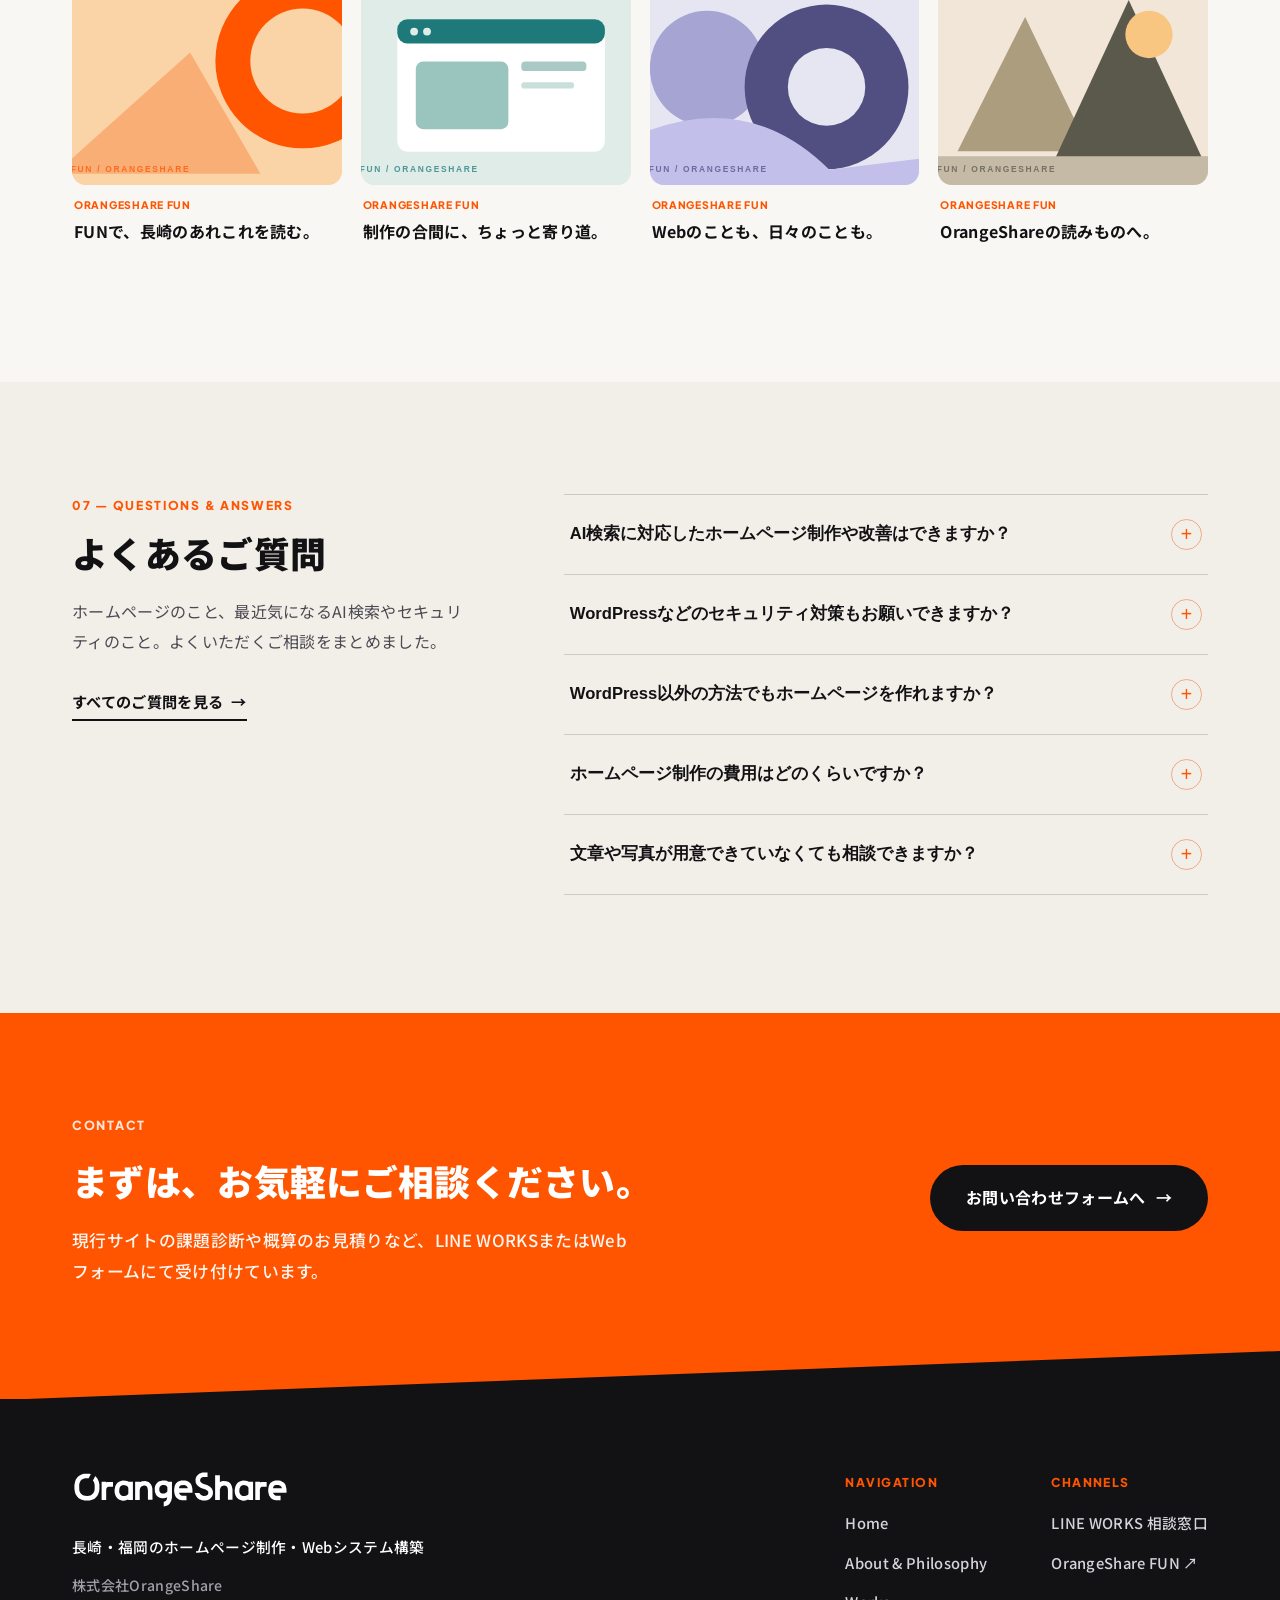
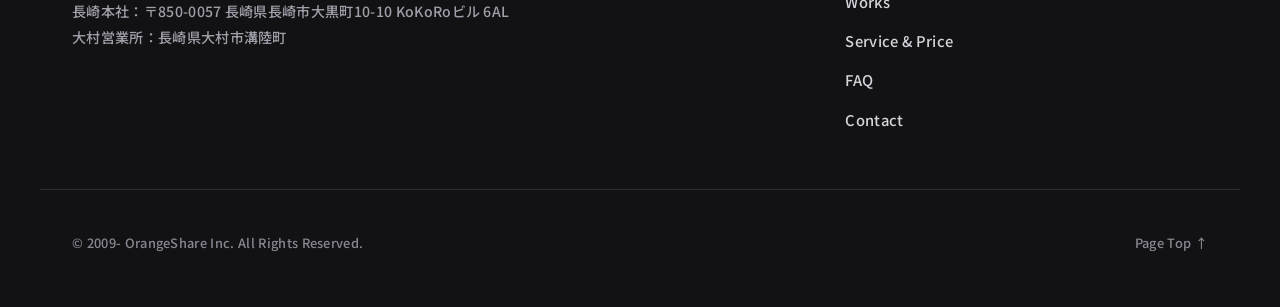
==== commit 69db67d1: "Use ATTIC food screenshot and original About photograph in case study" ====
--- a/index.html
+++ b/index.html
@@ -13,7 +13,7 @@
   <link rel="preconnect" href="https://fonts.googleapis.com">
   <link rel="preconnect" href="https://fonts.gstatic.com" crossorigin>
   <link href="https://fonts.googleapis.com/css2?family=Noto+Sans+JP:wght@400;500;700;900&family=Plus+Jakarta+Sans:wght@500;600;700;800&display=swap" rel="stylesheet">
-  <link rel="stylesheet" href="css/style.css?v=casephotos20261124b">
+  <link rel="stylesheet" href="css/style.css?v=atticfood20261125a">
 </head>
 <body class="page-home">
   <header class="site-header" id="top">
@@ -103,7 +103,7 @@
       </div>
       <div class="marquee-wrapper" aria-label="制作実績横スクロールギャラリー">
         <div class="marquee-track">
-          <a href="works-attic.html" class="m-card"><div class="m-img"><img src="images/work-attic-screenshot.webp" alt="ATTIC COFFEE"></div><div class="m-info"><span>Nagasaki / Cafe &amp; Dining</span><h3>ATTIC COFFEE and DINING</h3></div></a>
+          <a href="works-attic.html" class="m-card"><div class="m-img"><img src="images/work-attic-food.webp" alt="ATTIC COFFEE"></div><div class="m-info"><span>Nagasaki / Cafe &amp; Dining</span><h3>ATTIC COFFEE and DINING</h3></div></a>
           <a href="works-seishin.html" class="m-card m-card--seishin"><div class="m-img"><img src="images/work-seishin.webp" alt="青心工測株式会社の公式サイトのスクリーンショット" loading="lazy"></div><div class="m-info"><span>Nagasaki / Surveying &amp; 3D</span><h3>青心工測株式会社</h3></div></a>
           <a href="works-nagata.html" class="m-card"><div class="m-img"><img src="images/work-nagata.jpg" alt="有限会社永田板金工業所 公式ホームページ" width="1484" height="978"></div><div class="m-info"><span>Nagasaki / Metal Works</span><h3>有限会社 永田板金工業所</h3></div></a>
           
@@ -114,7 +114,7 @@
           <a href="works.html#system" class="m-card"><div class="m-img"><img src="images/work-system.png" alt="長崎県司法書士会"></div><div class="m-info"><span>Public / System</span><h3>長崎県司法書士会・公的機関 Webシステム</h3></div></a>
           <a href="works.html#recruit" class="m-card"><div class="m-img"><img src="images/work-recruit.png" alt="リクルートサイト"></div><div class="m-info"><span>Nagasaki / Recruitment</span><h3>地元有力メディア・住宅企業 リクルートサイト</h3></div></a>
 
-          <a href="works-attic.html" class="m-card" aria-hidden="true" tabindex="-1"><div class="m-img"><img src="images/work-attic-screenshot.webp" alt=""></div><div class="m-info"><span>Nagasaki / Cafe &amp; Dining</span><h3>ATTIC COFFEE and DINING</h3></div></a>
+          <a href="works-attic.html" class="m-card" aria-hidden="true" tabindex="-1"><div class="m-img"><img src="images/work-attic-food.webp" alt=""></div><div class="m-info"><span>Nagasaki / Cafe &amp; Dining</span><h3>ATTIC COFFEE and DINING</h3></div></a>
           <a href="works-seishin.html" class="m-card m-card--seishin" aria-hidden="true" tabindex="-1"><div class="m-img"><img src="images/work-seishin.webp" alt="" loading="lazy"></div><div class="m-info"><span>Nagasaki / Surveying &amp; 3D</span><h3>青心工測株式会社</h3></div></a>
           <a href="works-nagata.html" class="m-card" aria-hidden="true" tabindex="-1"><div class="m-img"><img src="images/work-nagata.jpg" alt="" width="1484" height="978"></div><div class="m-info"><span>Nagasaki / Metal Works</span><h3>有限会社 永田板金工業所</h3></div></a>
           
--- a/css/style.css
+++ b/css/style.css
@@ -1412,3 +1412,19 @@
 .case-site-photo-nagata{max-width:400px;}
 .case-site-photo-nagata img{aspect-ratio:4/3;object-fit:cover;}
 @media(max-width:760px){.case-site-photo{max-width:100%;}.case-site-photo-nagata{max-width:min(100%,360px);}}
+
+/* ATTIC case screenshot: food-focused capture, complete masthead and hero */
+.case-attic .case-attic-frame-viewport{
+  aspect-ratio:985 / 431;
+  background:#fff;
+}
+.case-attic .case-attic-frame-viewport img{
+  width:100%;height:100%;object-fit:contain;object-position:center;
+}
+.case-spotlight-attic .case-spotlight-img{aspect-ratio:985 / 431;background:#fff;}
+.case-spotlight-attic .case-spotlight-img img{width:100%;height:100%;object-fit:contain;object-position:center;}
+.m-card:has(img[src="images/work-attic-food.webp"]) .m-img{background:#fff;}
+.m-card img[src="images/work-attic-food.webp"]{object-fit:contain;object-position:center;}
+.case-attic-about-photo{max-width:470px;}
+.case-attic-about-photo img{height:auto;max-height:360px;object-fit:contain;object-position:center;}
+@media(max-width:760px){.case-attic-about-photo{max-width:100%;}}
